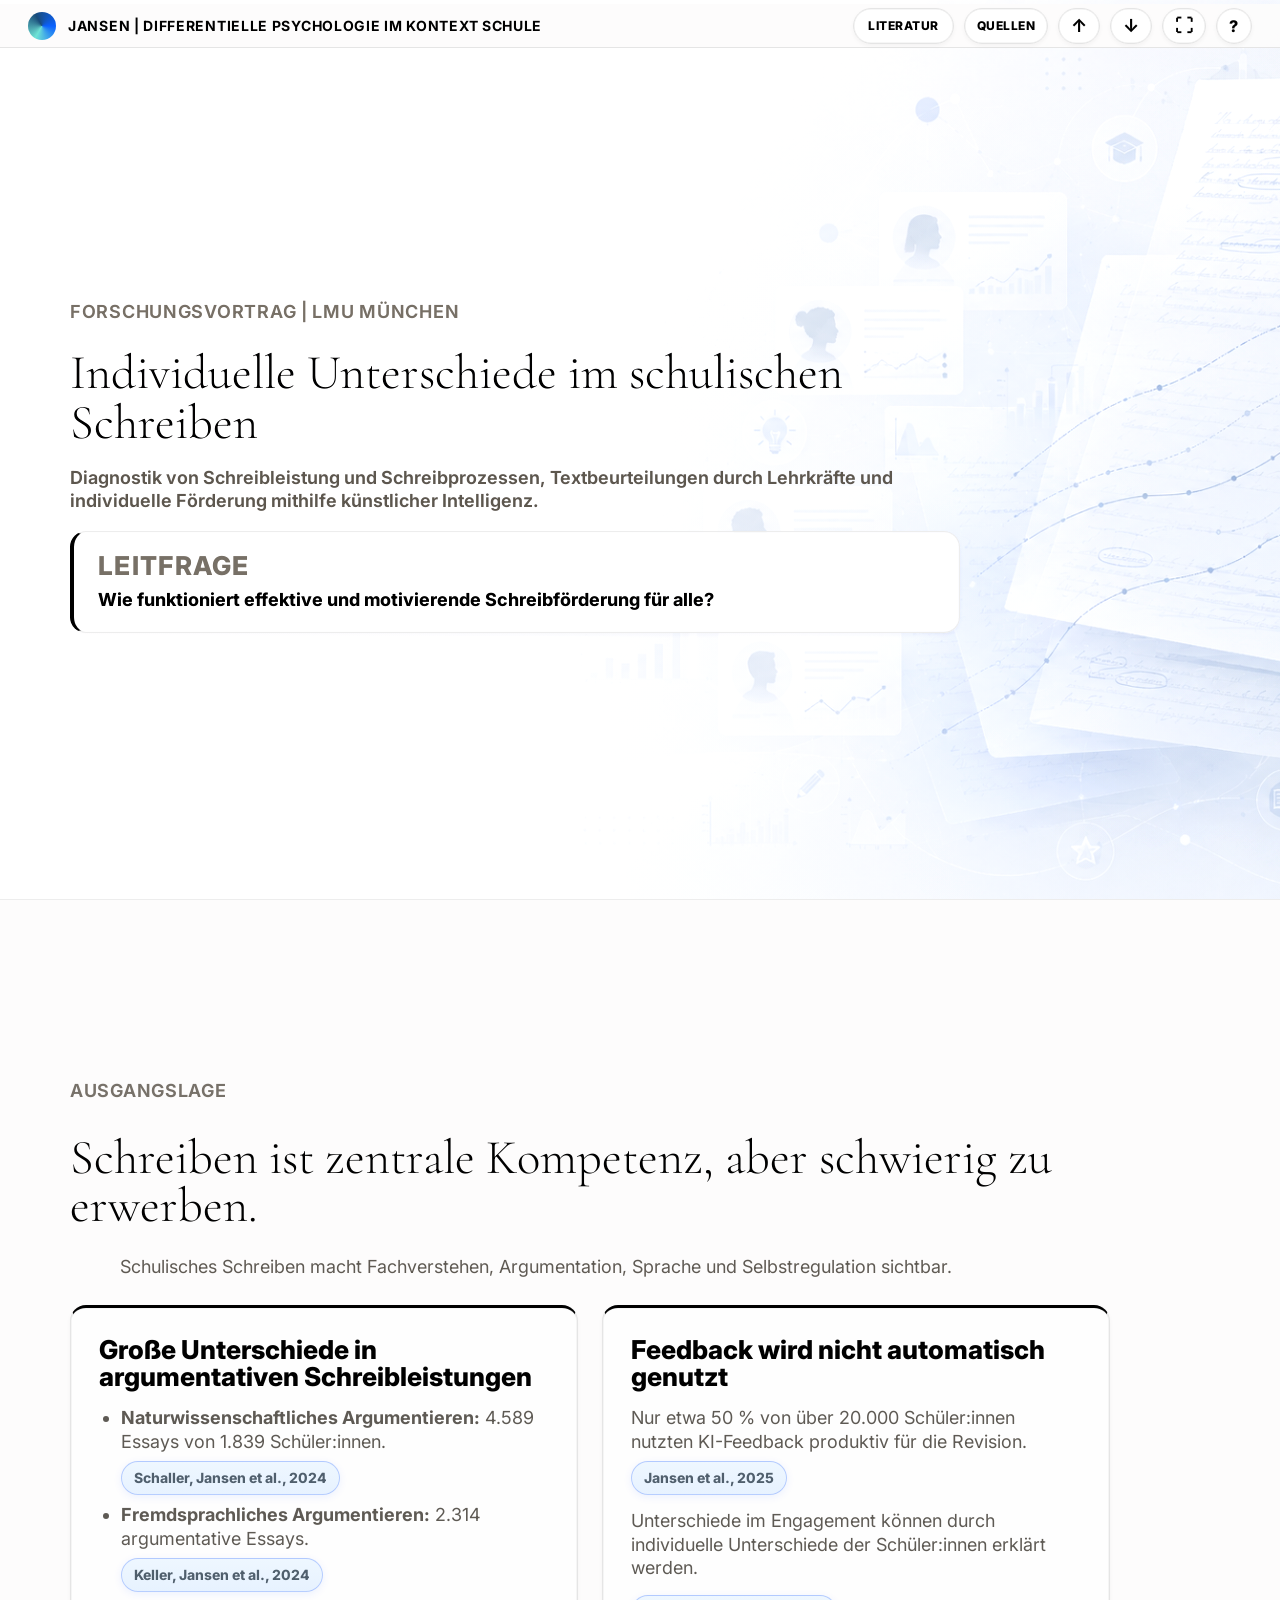
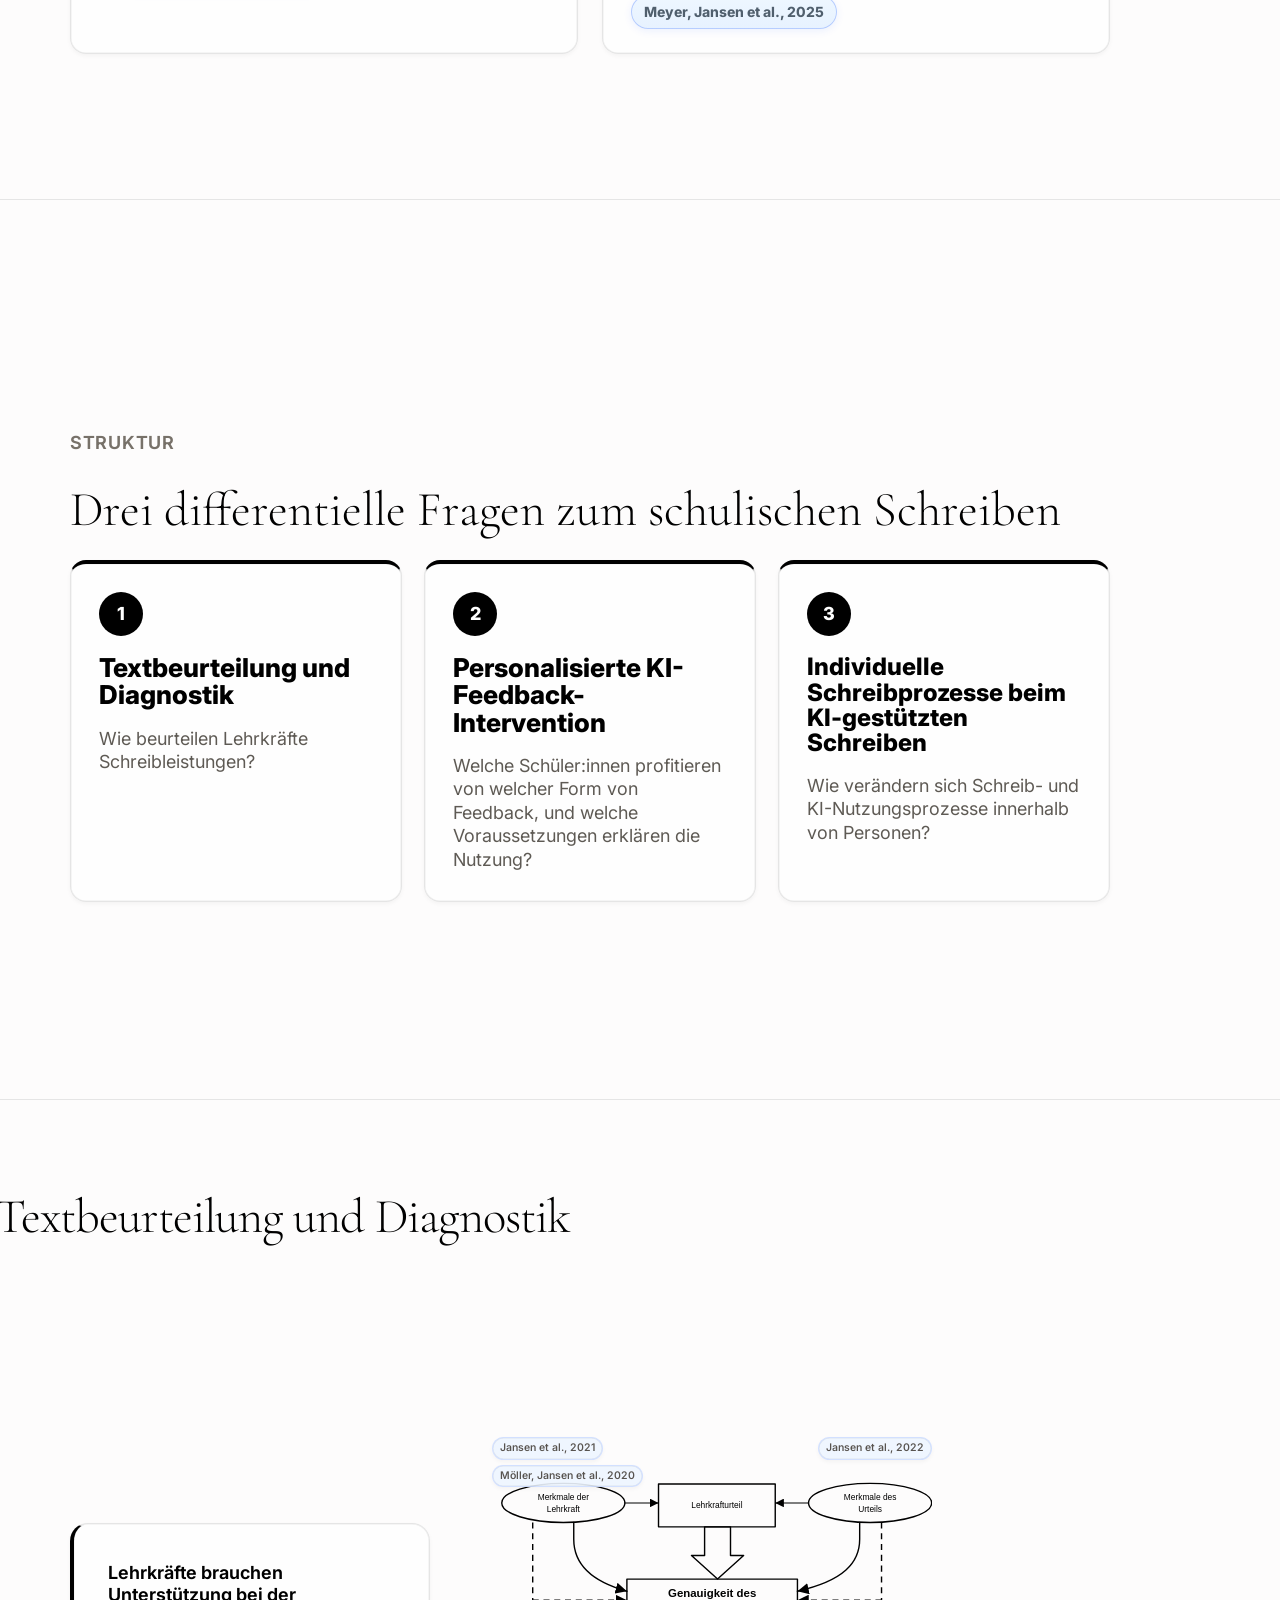
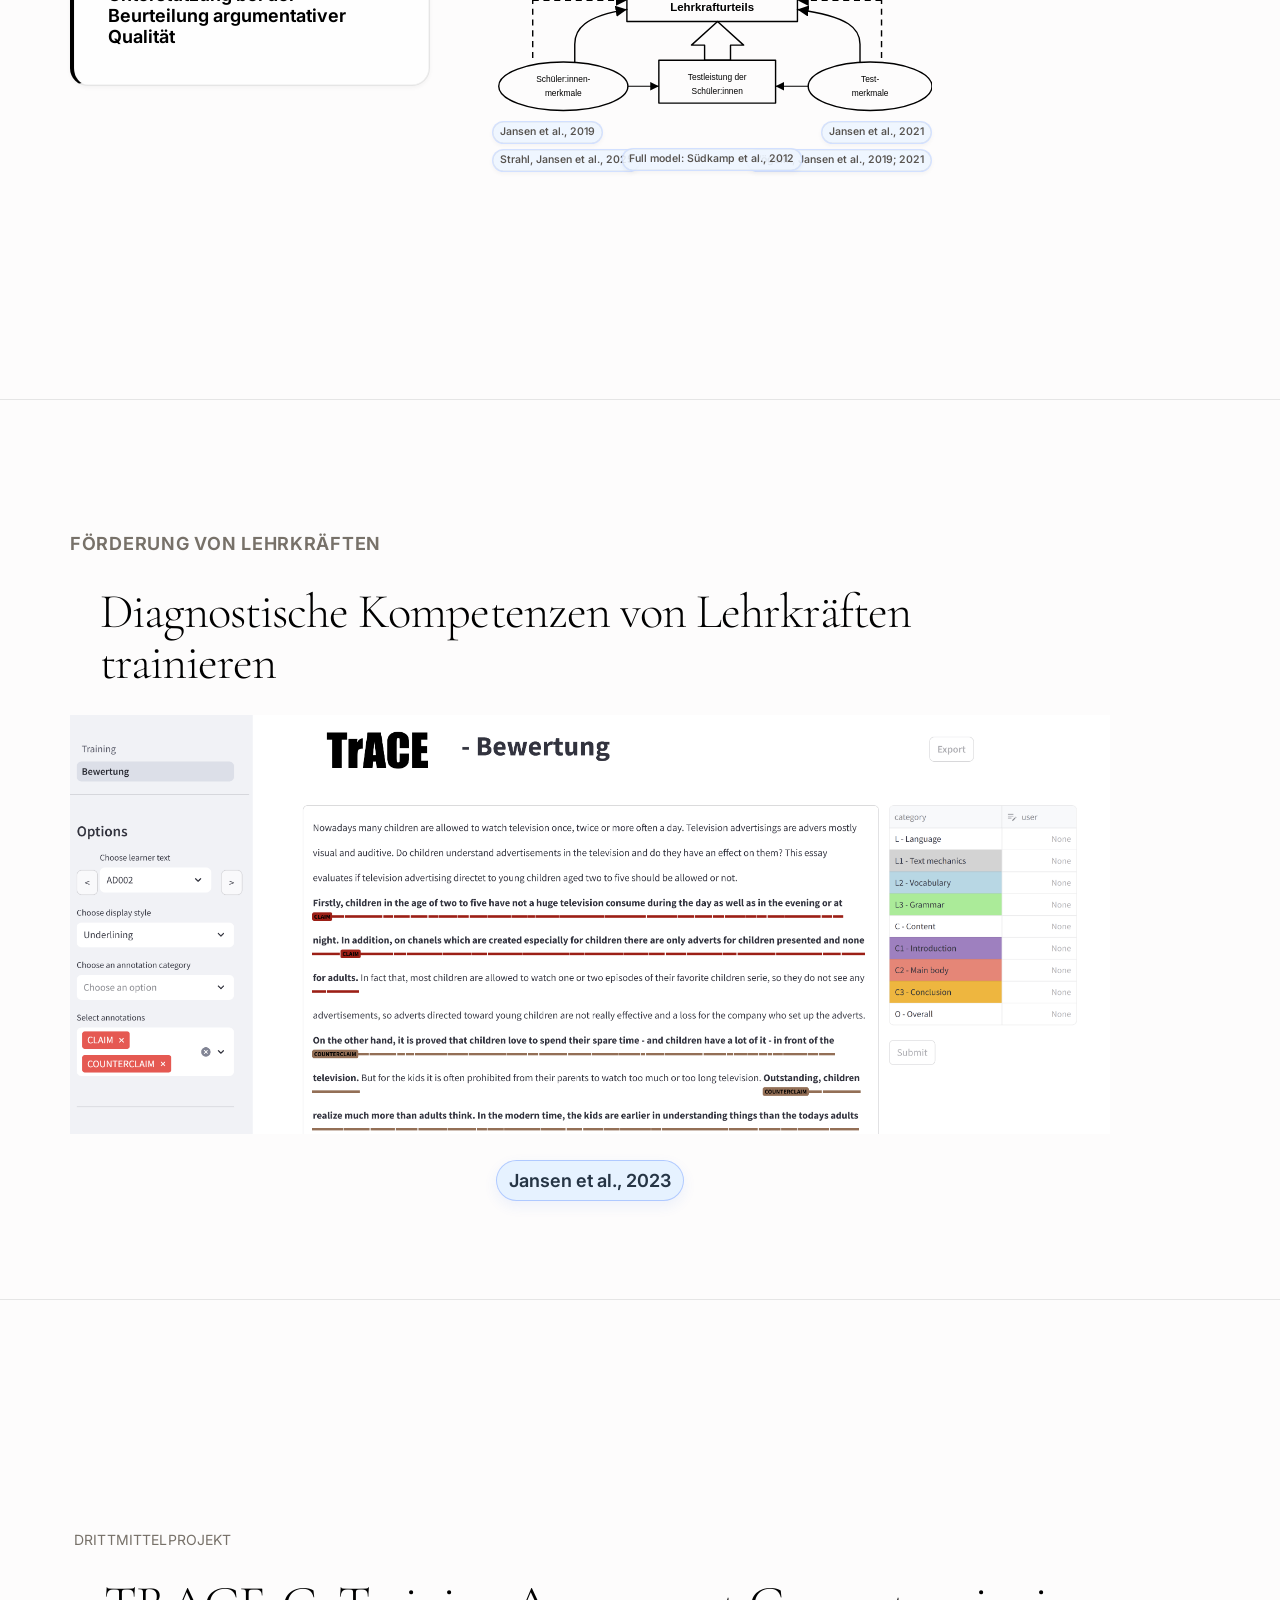
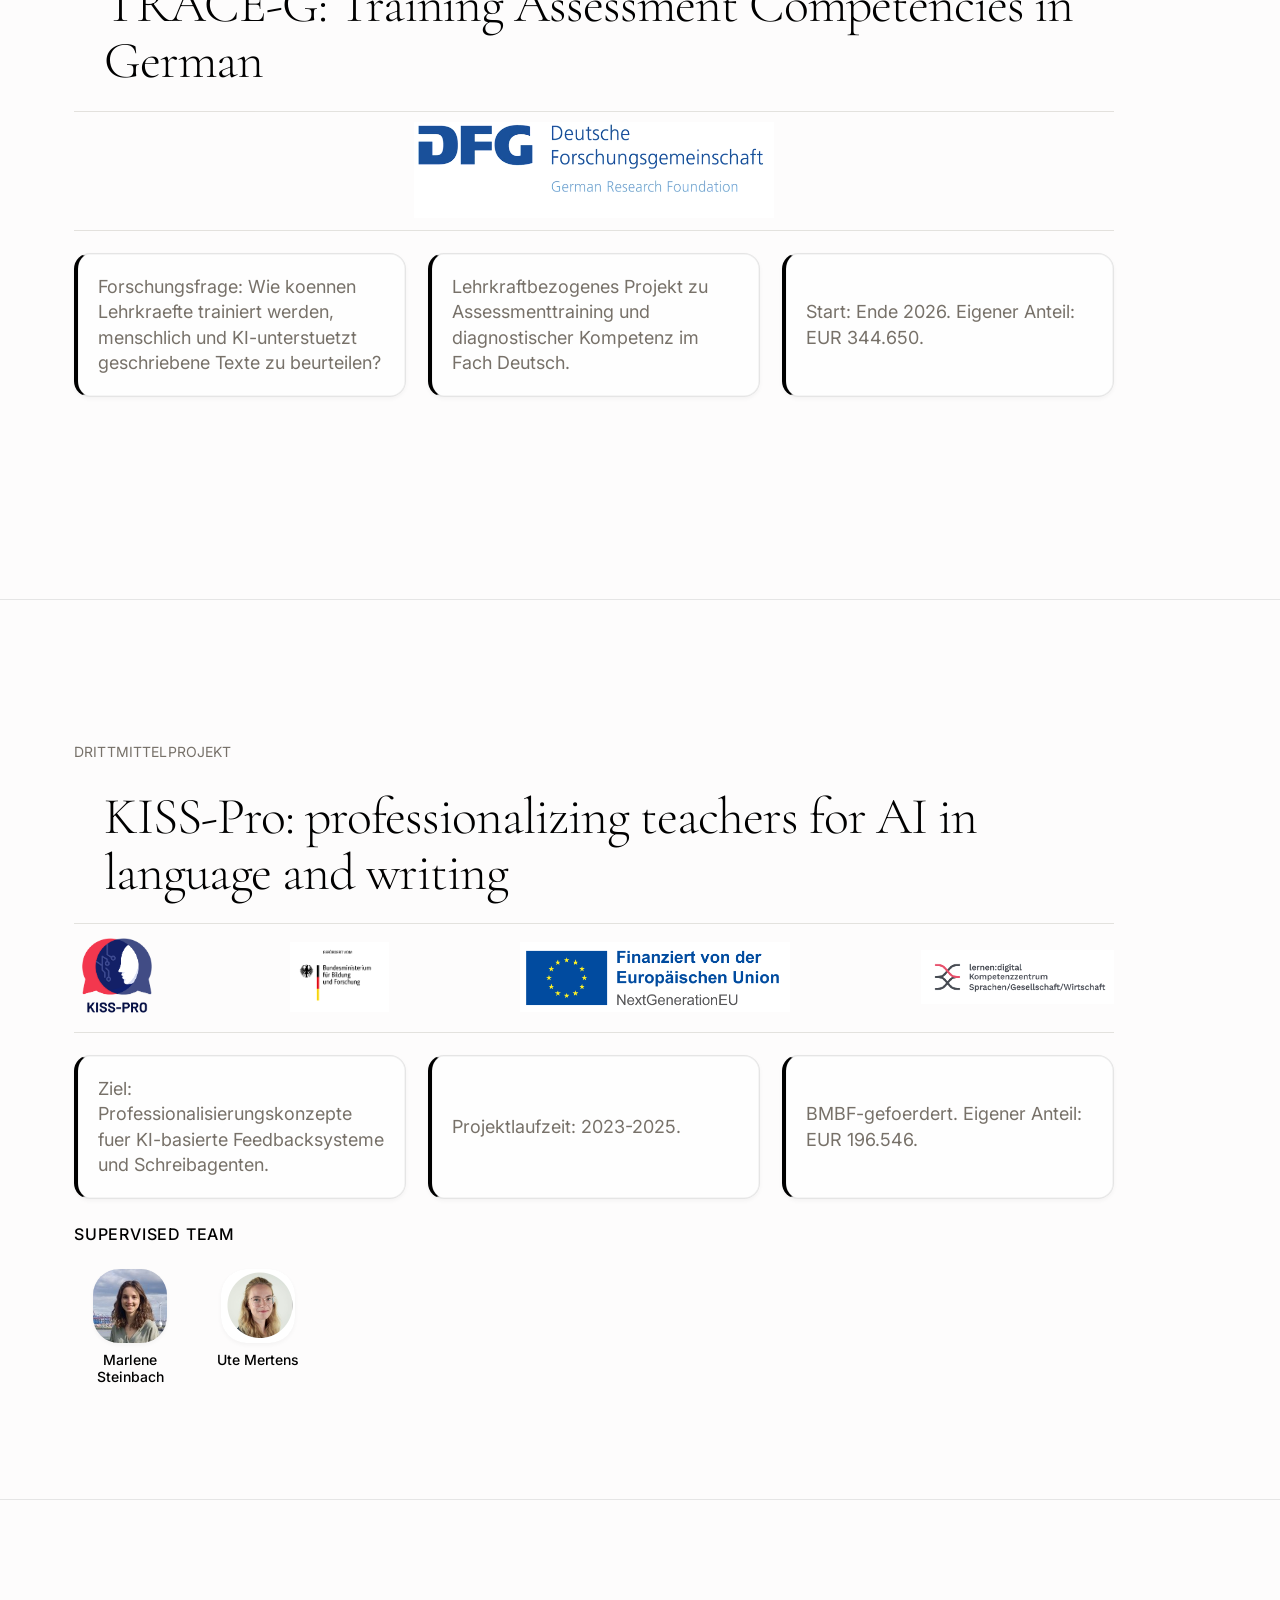
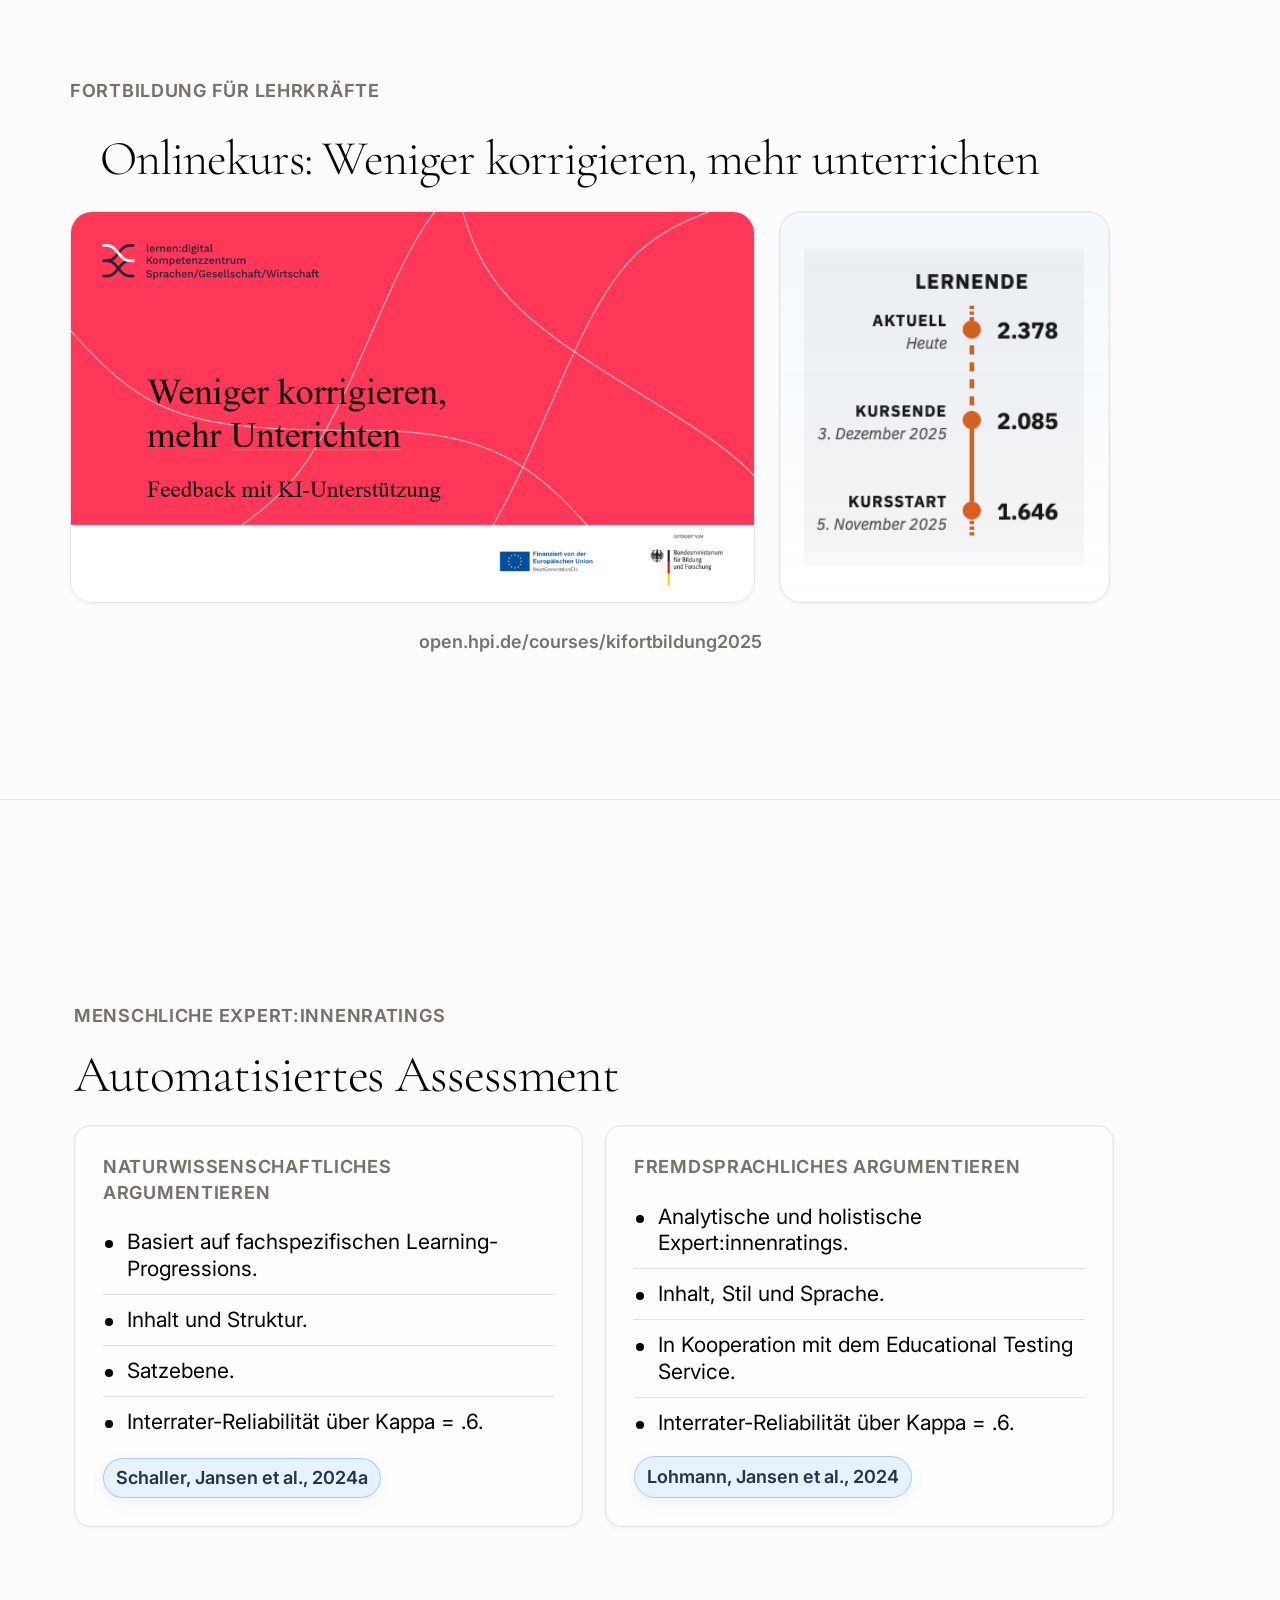
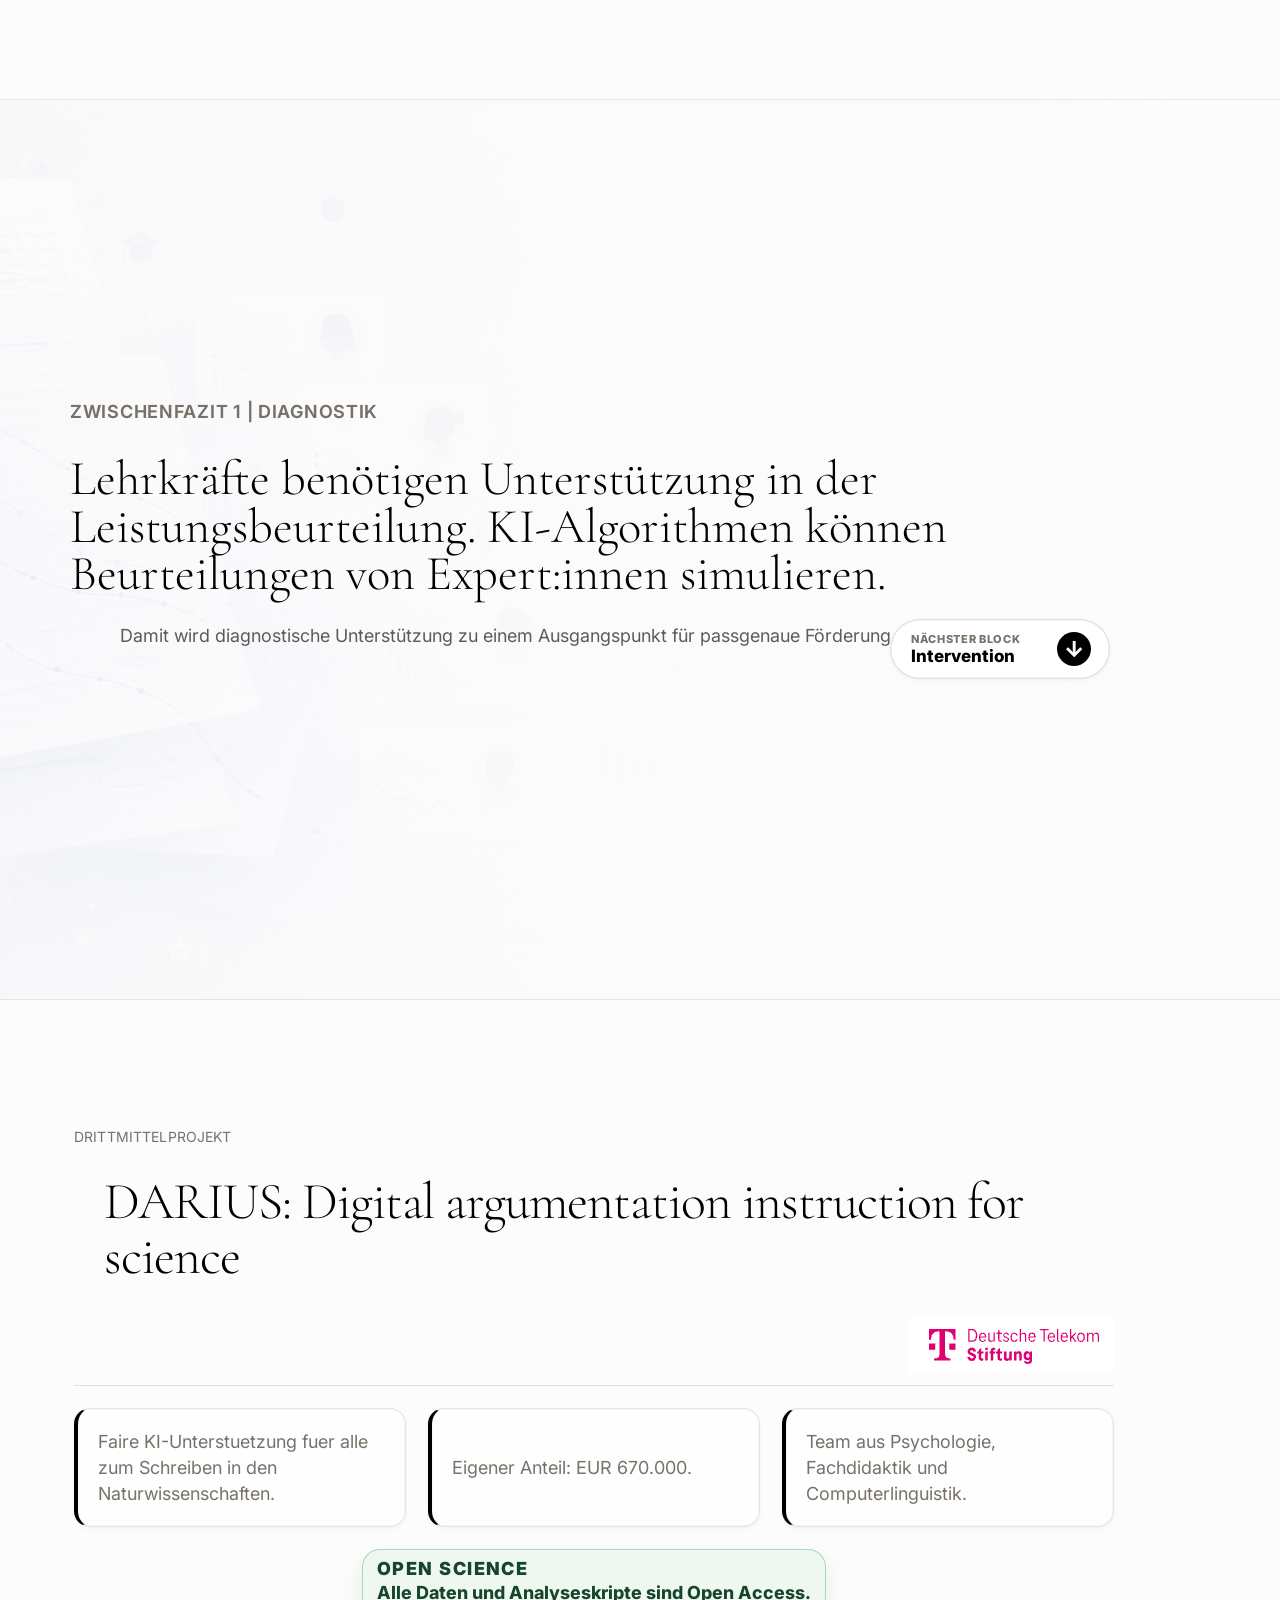
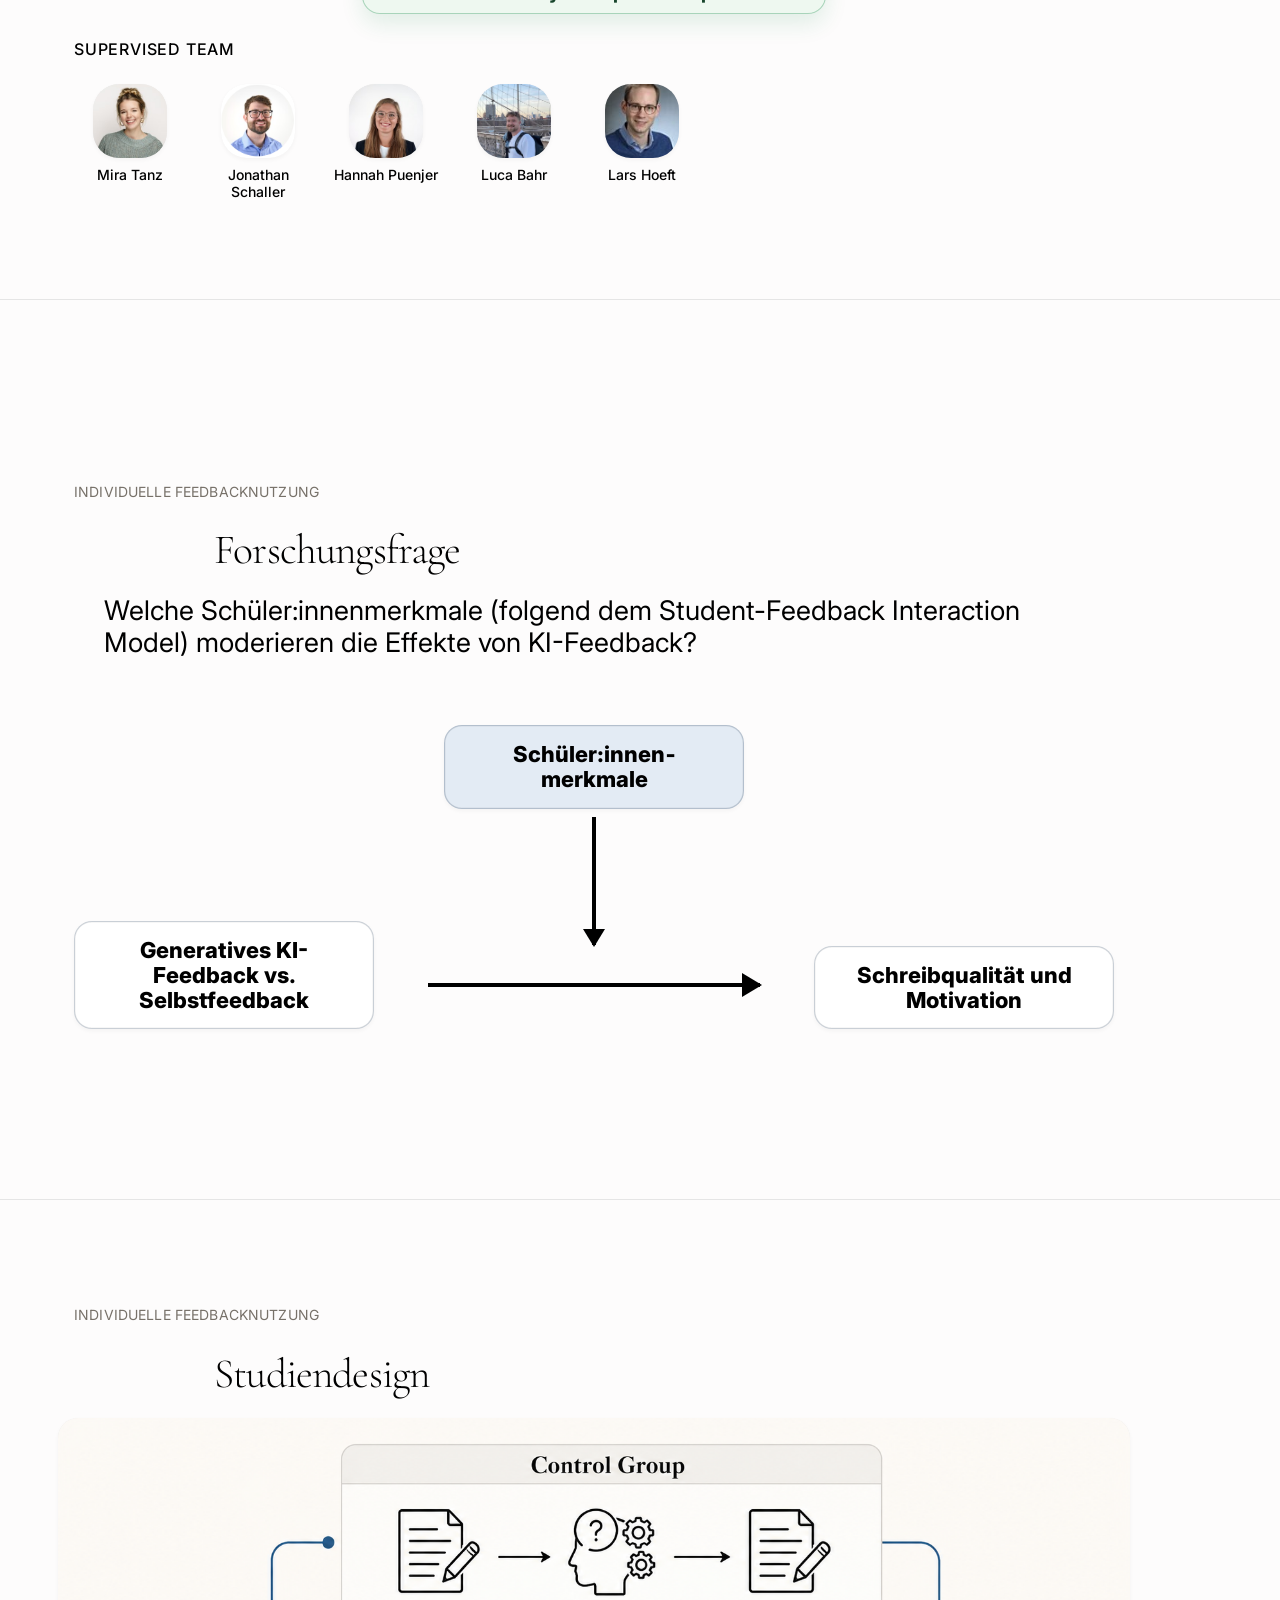
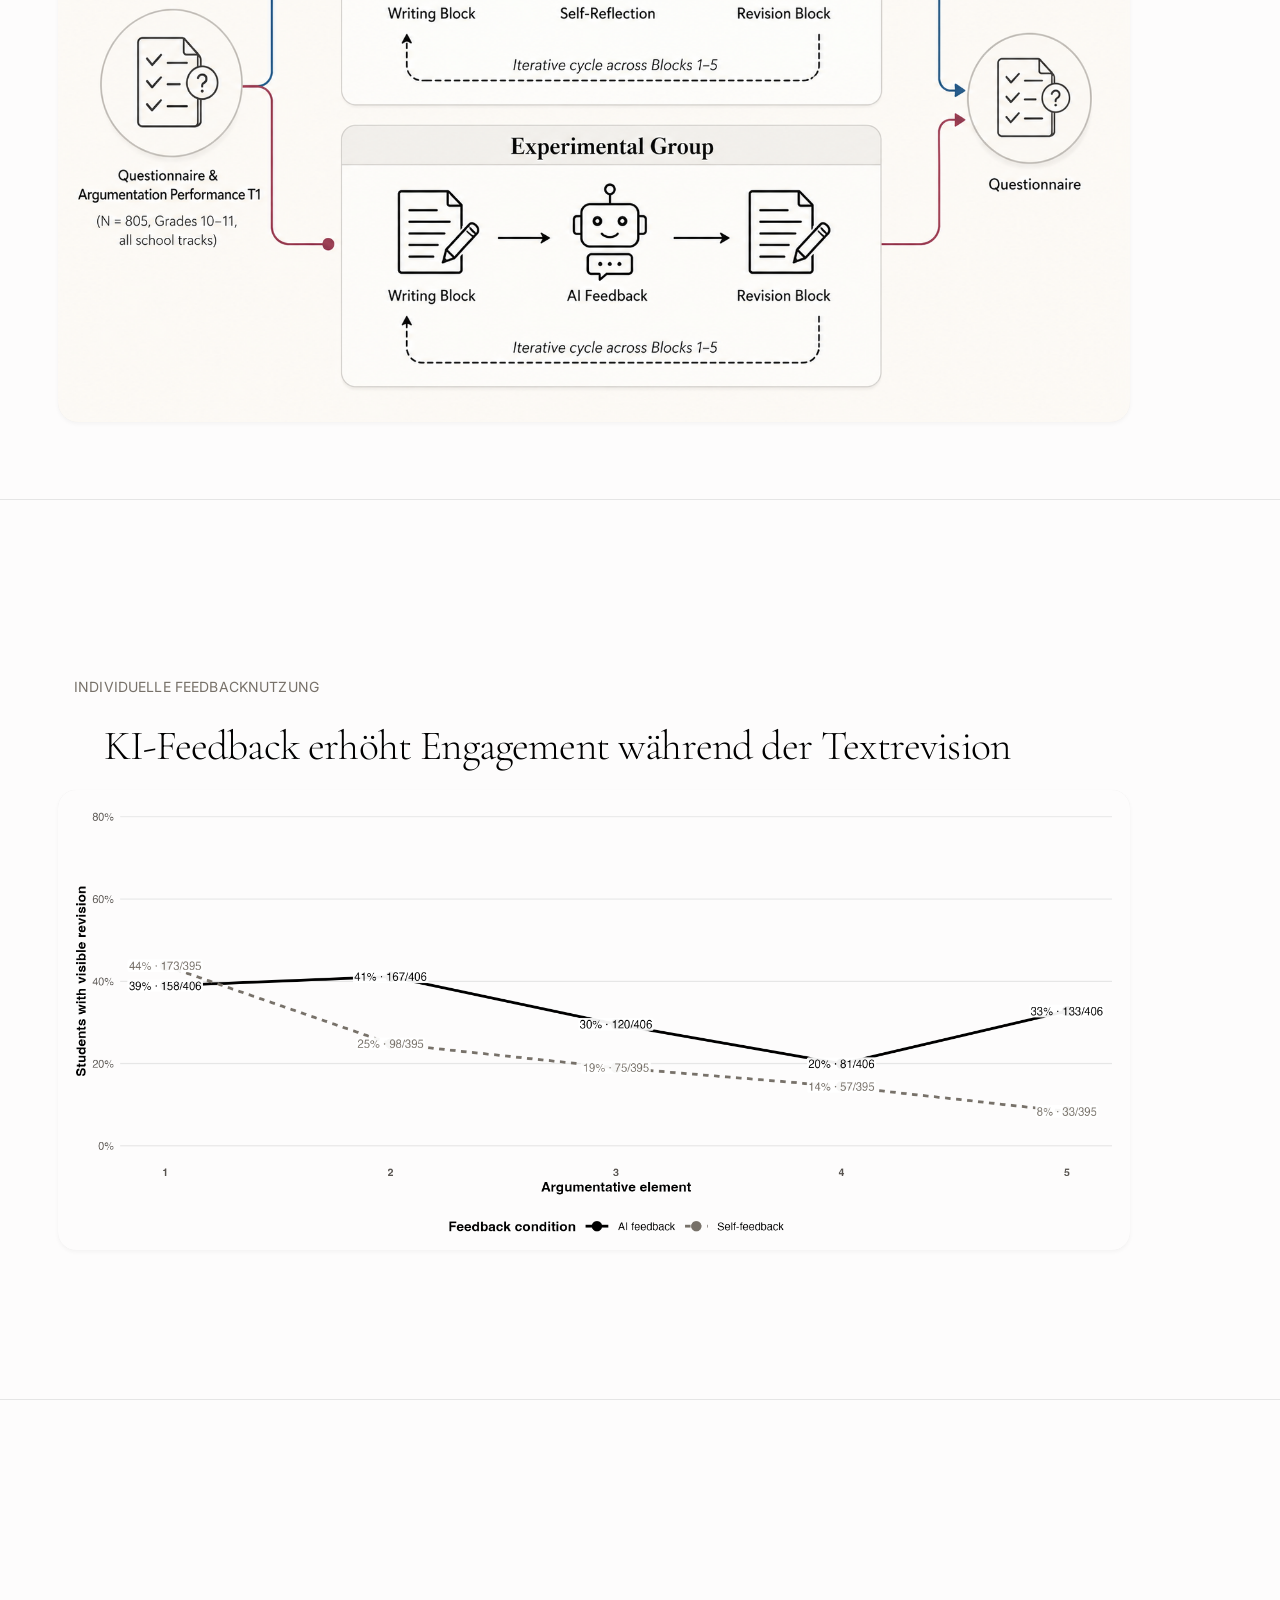
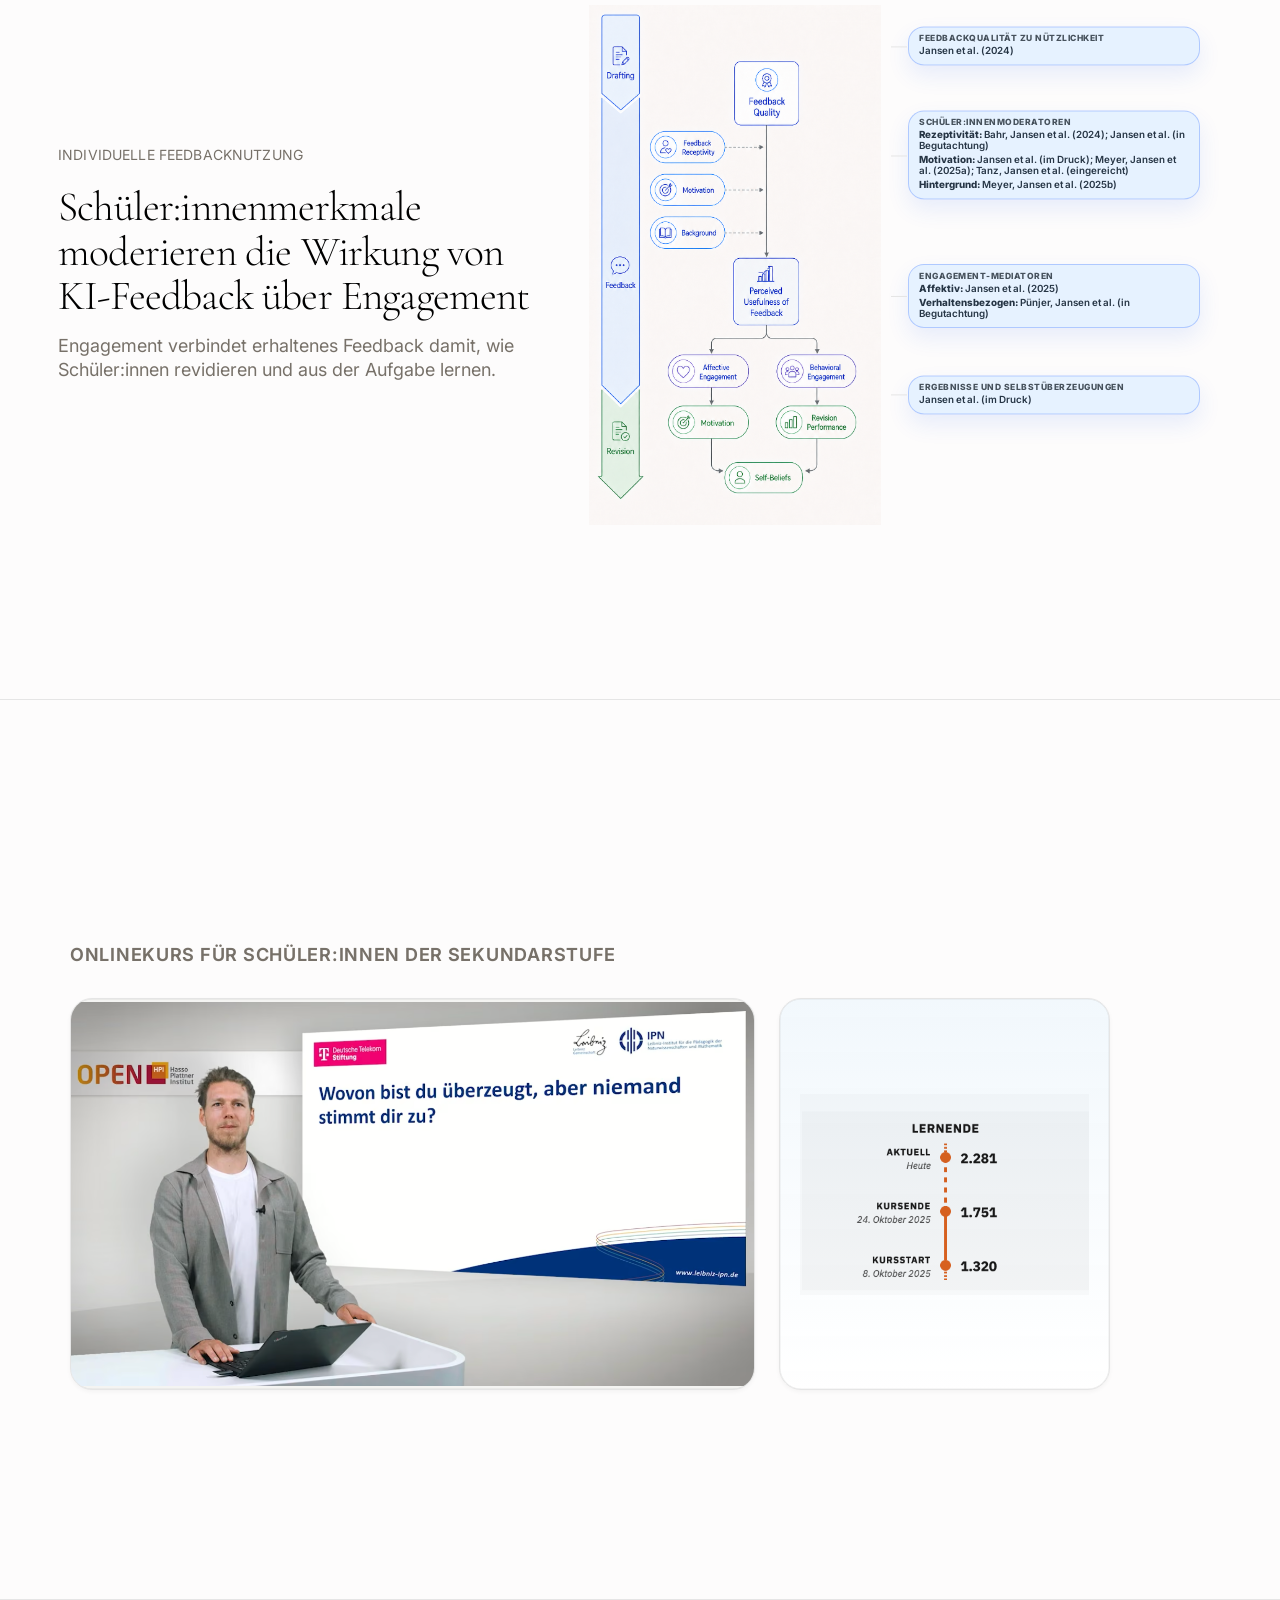
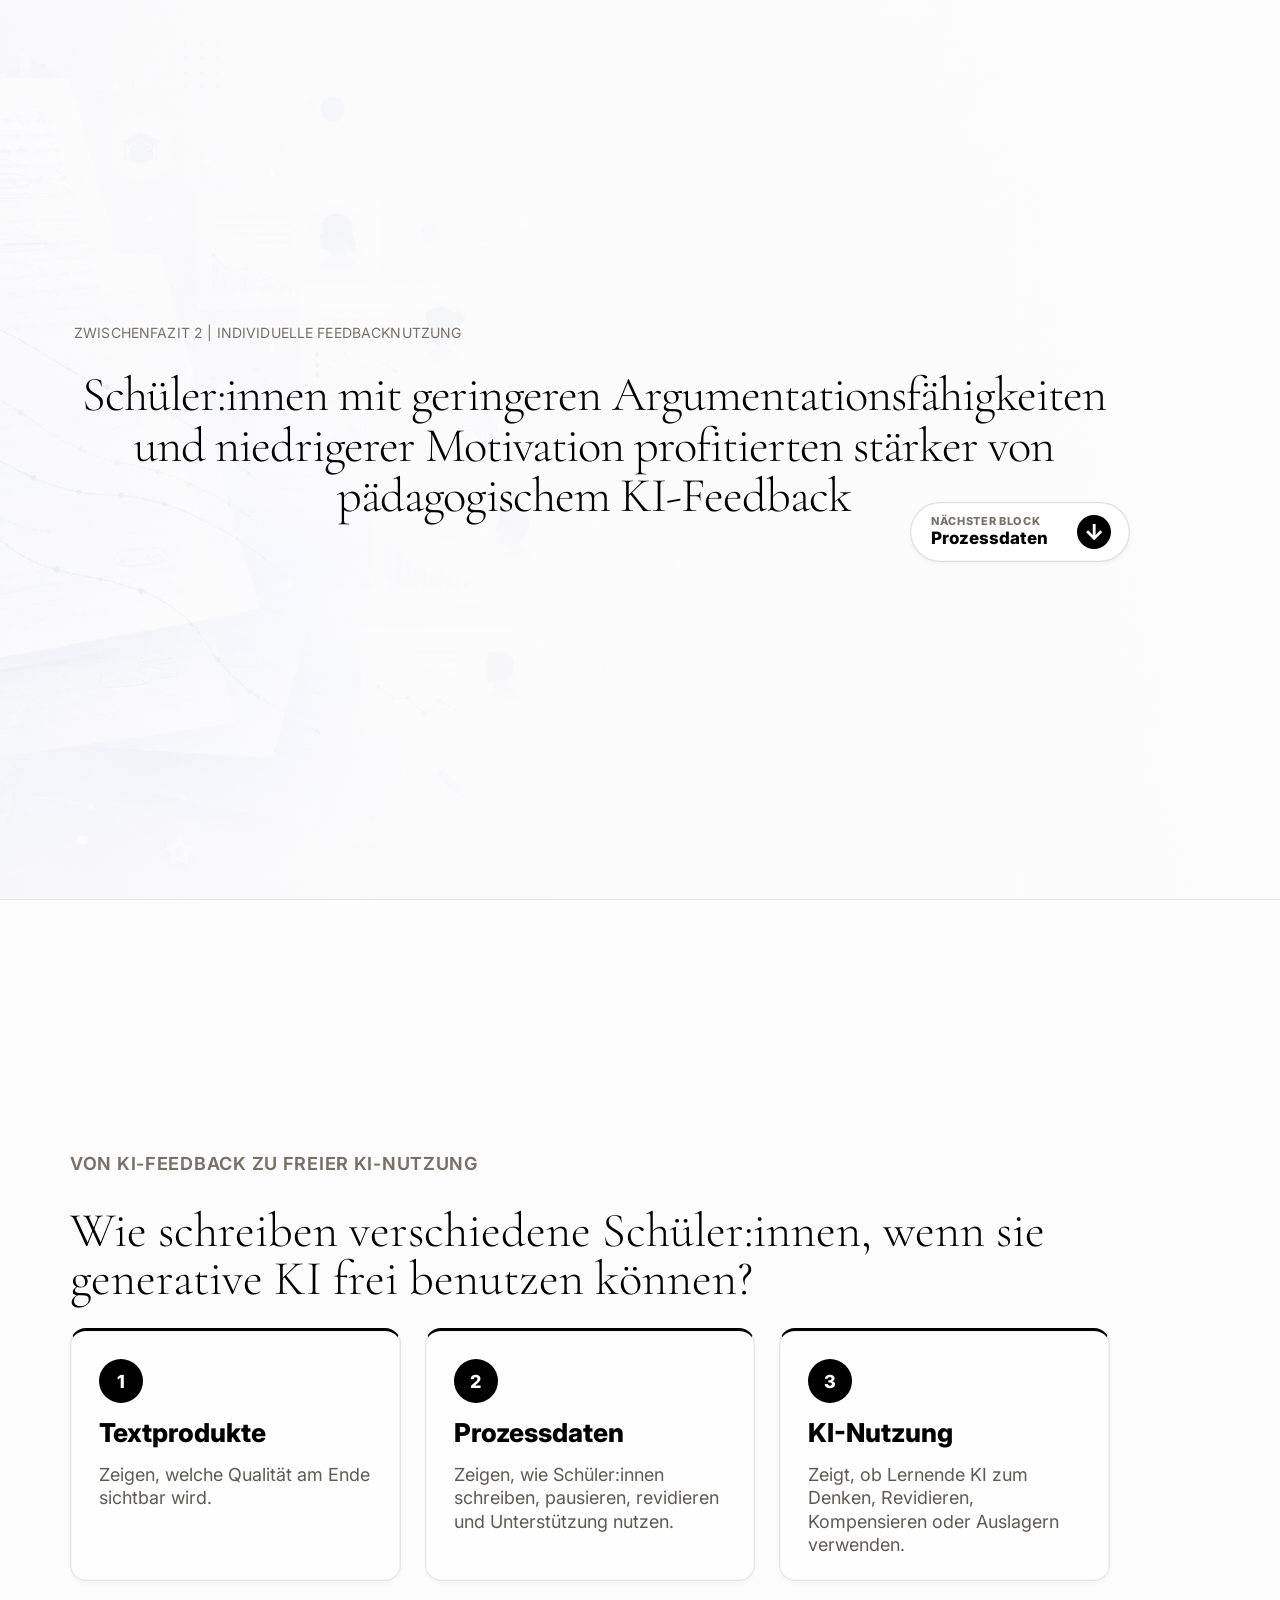
==== lmu-forschungsvortrag/index.html @ 829c6a76 "Add LMU research talk export" ====
<!doctype html>
<html lang="de">
  <head>
    <meta charset="utf-8" />
    <meta name="viewport" content="width=device-width, initial-scale=1" />
    <title>Jansen | Individuelle Unterschiede im schulischen Schreiben</title>
    <link rel="preconnect" href="https://fonts.googleapis.com" />
    <link rel="preconnect" href="https://fonts.gstatic.com" crossorigin />
    <link href="https://fonts.googleapis.com/css2?family=Cormorant+Garamond:wght@600;700&family=Inter:wght@500;600;700;800&display=swap" rel="stylesheet" />
    <link rel="stylesheet" href="style.css?v=theory-left-fit-20260526" />
  </head>
  <body class="lmu-talk">
    <div class="progress"><div id="progressBar"></div></div>
    <header class="topbar">
      <div class="brand"><span class="brand-mark" aria-hidden="true"></span><span>Jansen | Differentielle Psychologie im Kontext Schule</span></div>
      <nav class="controls" aria-label="Foliensteuerung">
        <a class="topbar-link" href="forschungsvortrag_literaturverzeichnis.md" target="_blank" rel="noopener" aria-label="Literaturverzeichnis öffnen">Literatur</a>
        <button type="button" data-literature aria-label="Quellen zur aktuellen Folie anzeigen">Quellen</button>
        <button type="button" data-prev aria-label="Vorherige Folie">↑</button>
        <button type="button" data-next aria-label="Nächste Folie">↓</button>
        <button type="button" data-fullscreen aria-label="Vollbild">⛶</button>
        <button type="button" data-help aria-label="Hilfe zur aktuellen Folie und Steuerung anzeigen">?</button>
      </nav>
    </header>

    <aside class="pathway-rail" aria-label="Vortragsstruktur">
      <div class="pathway-group" data-stage-group="diagnosis">
        <a class="pathway-main" href="#teacher-assessment" data-stage-link="diagnosis">
          <b>1</b>
          <span class="pathway-label"><span class="pathway-title">Diagnostik</span><span class="pathway-range" data-stage-range="diagnosis"></span></span>
        </a>
        <div class="pathway-subnav" data-stage-subnav="diagnosis"></div>
      </div>
      <div class="pathway-group" data-stage-group="intervention">
        <a class="pathway-main" href="#feedback-intervention" data-stage-link="intervention">
          <b>2</b>
          <span class="pathway-label"><span class="pathway-title">Intervention</span><span class="pathway-range" data-stage-range="intervention"></span></span>
        </a>
        <div class="pathway-subnav" data-stage-subnav="intervention"></div>
      </div>
      <div class="pathway-group" data-stage-group="process">
        <a class="pathway-main" href="#writing-processes" data-stage-link="process">
          <b>3</b>
          <span class="pathway-label"><span class="pathway-title">Prozessdaten</span><span class="pathway-range" data-stage-range="process"></span></span>
        </a>
        <div class="pathway-subnav" data-stage-subnav="process"></div>
      </div>
      <div class="pathway-group" data-stage-group="outlook">
        <a class="pathway-main" href="#leseband" data-stage-link="outlook">
          <b>4</b>
          <span class="pathway-label"><span class="pathway-title">Ausblick</span><span class="pathway-range" data-stage-range="outlook"></span></span>
        </a>
        <div class="pathway-subnav" data-stage-subnav="outlook"></div>
      </div>
      <span id="slideBadge">Folie 1</span>
    </aside>

    <main class="deck">
      <section class="slide lmu-slide lmu-title-slide" id="title" data-stage="intro">
        <div class="lmu-title-panel">
          <p class="eyebrow">Forschungsvortrag | LMU München</p>
          <h1>Individuelle Unterschiede im schulischen Schreiben</h1>
          <p class="lmu-title-subline">Diagnostik von Schreibleistung und Schreibprozessen, Textbeurteilungen durch Lehrkräfte und individuelle Förderung mithilfe künstlicher Intelligenz.</p>
          <div class="lmu-title-question">
            <span>Leitfrage</span>
            <p>Wie funktioniert effektive und motivierende Schreibförderung für alle?</p>
          </div>
        </div>
      </section>

      <section class="slide lmu-slide" id="writing-context" data-stage="intro">
        <p class="eyebrow">Ausgangslage</p>
        <h1>Schreiben ist zentrale Kompetenz, aber schwierig zu erwerben.</h1>
        <p class="lmu-lead">Schulisches Schreiben macht Fachverstehen, Argumentation, Sprache und Selbstregulation sichtbar.</p>
        <div class="lmu-card-grid two">
          <article class="lmu-card">
            <h2>Große Unterschiede in argumentativen Schreibleistungen</h2>
            <ul>
            <li><strong>Naturwissenschaftliches Argumentieren:</strong> 4.589 Essays von 1.839 Schüler:innen. <span class="ref inline-ref">Schaller, Jansen et al., 2024</span></li>
            <li><strong>Fremdsprachliches Argumentieren:</strong> 2.314 argumentative Essays. <span class="ref inline-ref">Keller, Jansen et al., 2024</span></li>
          </ul>
        </article>
        <article class="lmu-card lmu-card-muted">
          <h2>Feedback wird nicht automatisch genutzt</h2>
          <p>Nur etwa 50 % von über 20.000 Schüler:innen nutzten KI-Feedback produktiv für die Revision.</p>
          <div class="ref-row ref-row--after">
            <span class="ref">Jansen et al., 2025</span>
          </div>
          <p>Unterschiede im Engagement können durch individuelle Unterschiede der Schüler:innen erklärt werden.</p>
          <div class="ref-row">
            <span class="ref">Meyer, Jansen et al., 2025</span>
          </div>
        </article>
        </div>
      </section>

      <section class="slide lmu-slide" id="structure" data-stage="intro">
        <p class="eyebrow">Struktur</p>
        <h1>Drei differentielle Fragen zum schulischen Schreiben</h1>
        <div class="lmu-pillars">
          <article class="lmu-pillar">
            <span class="lmu-number">1</span>
            <h2>Textbeurteilung und Diagnostik</h2>
            <p>Wie beurteilen Lehrkräfte Schreibleistungen?</p>
          </article>
          <article class="lmu-pillar">
            <span class="lmu-number">2</span>
            <h2>Personalisierte KI-Feedback-Intervention</h2>
            <p>Welche Schüler:innen profitieren von welcher Form von Feedback, und welche Voraussetzungen erklären die Nutzung?</p>
          </article>
          <article class="lmu-pillar">
            <span class="lmu-number">3</span>
            <h2>Individuelle Schreibprozesse beim KI-gestützten Schreiben</h2>
            <p>Wie verändern sich Schreib- und KI-Nutzungsprozesse innerhalb von Personen?</p>
          </article>
        </div>
      </section>

      <section class="slide image-slide" id="teacher-assessment" data-stage="diagnosis">
        <h1>Textbeurteilung und Diagnostik</h1>
        <p class="model-subtitle">Lehrkräfte brauchen Unterstützung bei der Beurteilung argumentativer Qualität</p>
        <figure class="full-model teacher-judgment-model">
          <img src="assets/teacher_judgment_accuracy_model.svg" alt="Modell zur Genauigkeit von Lehrkrafturteilen" />
          <figcaption class="model-ref model-ref--teacher">
            <span>Jansen et al., 2021</span>
            <span>Möller, Jansen et al., 2020</span>
          </figcaption>
          <figcaption class="model-ref model-ref--judgment">
            <span>Jansen et al., 2022</span>
          </figcaption>
          <figcaption class="model-ref model-ref--student">
            <span>Jansen et al., 2019</span>
            <span>Strahl, Jansen et al., 2025</span>
          </figcaption>
          <figcaption class="model-ref model-ref--test">
            <span>Jansen et al., 2021</span>
            <span>Vögelin, Jansen et al., 2019; 2021</span>
          </figcaption>
          <figcaption class="model-ref model-ref--full">
            <span>Full model: Südkamp et al., 2012</span>
          </figcaption>
        </figure>
      </section>

      <section class="slide trace-tool" id="diagnostic-accuracy" data-stage="diagnosis">
        <p class="eyebrow">Förderung von Lehrkräften</p>
        <h1>Diagnostische Kompetenzen von Lehrkräften trainieren</h1>
        <button class="trace-tool-open" type="button" data-open="trace-tool-modal" aria-label="Open larger TRACE Tool screenshot">
          <img src="assets/trace_teacher_assessment_tool.png" alt="TRACE teacher assessment simulation interface" />
        </button>
        <div class="reference-line"><span>Jansen et al., 2023</span></div>
      </section>

      <section class="slide project" id="trace-g" data-stage="diagnosis">
        <p class="eyebrow">Drittmittelprojekt</p>
        <h1>TRACE-G: Training Assessment Competencies in German</h1>
        <div class="supporter-logos supporter-logos--dfg" aria-label="TRACE-G supporter">
          <img src="assets/dfg_logo.png" alt="DFG German Research Foundation" />
        </div>
        <div class="project-grid project-grid--three">
          <article><p>Forschungsfrage: Wie koennen Lehrkraefte trainiert werden, menschlich und KI-unterstuetzt geschriebene Texte zu beurteilen?</p></article>
          <article><p>Lehrkraftbezogenes Projekt zu Assessmenttraining und diagnostischer Kompetenz im Fach Deutsch.</p></article>
          <article><p>Start: Ende 2026. Eigener Anteil: EUR 344.650.</p></article>
        </div>
      </section>

      <section class="slide project" id="kiss-pro-grant" data-stage="diagnosis">
        <p class="eyebrow">Drittmittelprojekt</p>
        <h1>KISS-Pro: professionalizing teachers for AI in language and writing</h1>
        <div class="supporter-logos supporter-logos--kiss" aria-label="KISS-Pro supporters">
          <img src="assets/kiss_pro_logo.png" alt="KISS-Pro" />
          <img src="assets/bmbf_logo.jpg" alt="Federal Ministry of Education and Research" />
          <img src="assets/eu_nextgeneration_logo.jpg" alt="Funded by the European Union NextGenerationEU" />
          <img src="assets/lernen_digital_logo.jpg" alt="Lernen:digital competence center" />
        </div>
        <div class="project-grid project-grid--three">
          <article><p>Ziel: Professionalisierungskonzepte fuer KI-basierte Feedbacksysteme und Schreibagenten.</p></article>
          <article><p>Projektlaufzeit: 2023-2025.</p></article>
          <article><p>BMBF-gefoerdert. Eigener Anteil: EUR 196.546.</p></article>
        </div>
        <h2>Supervised team</h2>
        <div class="people-strip">
          <figure><img src="assets/marlene_steinbach_portrait.jpeg" alt="Marlene Steinbach" /><figcaption>Marlene Steinbach</figcaption></figure>
          <figure><img src="assets/ute_mertens_portrait.png" alt="Ute Mertens" /><figcaption>Ute Mertens</figcaption></figure>
        </div>
      </section>

      <section class="slide online-course-slide" id="kiss-course" data-stage="diagnosis">
        <p class="eyebrow">Fortbildung für Lehrkräfte</p>
        <h1>Onlinekurs: Weniger korrigieren, mehr unterrichten</h1>
        <div class="online-course-layout">
          <figure class="online-course-cover">
            <img src="assets/kiss_teacher_course_cover.png" alt="Onlinekurs-Cover: less correcting, more teaching with AI-supported feedback" />
          </figure>
          <aside class="online-course-reach" aria-label="Teilnehmendenzahlen für den Onlinekurs">
            <img src="assets/kiss_teacher_course_learners.png" alt="Teilnehmendenzahlen mit 2.378 aktuellen Lernenden, 2.085 am Kursende und 1.646 am Kursstart" />
          </aside>
        </div>
        <a class="course-link" href="https://open.hpi.de/courses/kifortbildung2025" target="_blank" rel="noopener">open.hpi.de/courses/kifortbildung2025</a>
      </section>

      <section class="slide corpora" id="corpora" data-stage="diagnosis">
        <header class="section-title">
          <p class="eyebrow">Menschliche Expert:innenratings</p>
          <h1>Automatisiertes Assessment</h1>
        </header>
        <div class="two-cards">
          <button class="corpus-card" type="button" data-open="science-ratings">
            <p class="eyebrow">Naturwissenschaftliches Argumentieren</p>
            <ul>
              <li>Basiert auf fachspezifischen Learning-Progressions.</li>
              <li>Inhalt und Struktur.</li>
              <li>Satzebene.</li>
              <li>Interrater-Reliabilität über Kappa = .6.</li>
            </ul>
            <div class="reference-line"><span>Schaller, Jansen et al., 2024a</span></div>
          </button>
          <article class="corpus-card">
            <p class="eyebrow">Fremdsprachliches Argumentieren</p>
            <ul>
              <li>Analytische und holistische Expert:innenratings.</li>
              <li>Inhalt, Stil und Sprache.</li>
              <li>In Kooperation mit dem Educational Testing Service.</li>
              <li>Interrater-Reliabilität über Kappa = .6.</li>
            </ul>
            <div class="reference-line"><span>Lohmann, Jansen et al., 2024</span></div>
          </article>
        </div>
      </section>

      <section class="slide lmu-slide lmu-transition-slide" id="diagnosis-to-feedback" data-stage="diagnosis">
        <p class="eyebrow">Zwischenfazit 1 | Diagnostik</p>
        <h1>Lehrkräfte benötigen Unterstützung in der Leistungsbeurteilung. KI-Algorithmen können Beurteilungen von Expert:innen simulieren.</h1>
        <p class="lmu-lead">Damit wird diagnostische Unterstützung zu einem Ausgangspunkt für passgenaue Förderung.</p>
        <a class="next-block-marker" href="#feedback-intervention" aria-label="Zum nächsten Block Intervention springen">
          <span>Nächster Block</span>
          <strong>Intervention</strong>
          <b aria-hidden="true">↓</b>
        </a>
      </section>

      <section class="slide project" id="feedback-intervention" data-stage="intervention">
        <p class="eyebrow">Drittmittelprojekt</p>
        <h1>DARIUS: Digital argumentation instruction for science</h1>
        <div class="supporter-logos supporter-logos--genius" aria-label="Genius supporter">
          <img src="assets/deutsche_telekom_stiftung_logo.png" alt="Deutsche Telekom Stiftung" />
        </div>
        <div class="project-grid">
          <article><p>Faire KI-Unterstuetzung fuer alle zum Schreiben in den Naturwissenschaften.</p></article>
          <article><p>Eigener Anteil: EUR 670.000.</p></article>
          <article><p>Team aus Psychologie, Fachdidaktik und Computerlinguistik.</p></article>
        </div>
        <div class="project-open-science">
          <span>Open Science</span>
          <p>Alle Daten und Analyseskripte sind Open Access.</p>
        </div>
        <h2>Supervised team</h2>
        <div class="people-strip">
          <figure><img src="assets/mira_tanz_portrait.jpeg" alt="Mira Tanz" /><figcaption>Mira Tanz</figcaption></figure>
          <figure><img src="assets/jonathan_schaller_portrait.png" alt="Jonathan Schaller" /><figcaption>Jonathan Schaller</figcaption></figure>
          <figure><img src="assets/hannah_puenjer_portrait.jpeg" alt="Hannah Puenjer" /><figcaption>Hannah Puenjer</figcaption></figure>
          <figure><img src="assets/luca_bahr_portrait.jpeg" alt="Luca Bahr" /><figcaption>Luca Bahr</figcaption></figure>
          <figure><img src="assets/lars_hoeft_portrait.jpg" alt="Lars Hoeft" /><figcaption>Lars Hoeft</figcaption></figure>
        </div>
      </section>

      <section class="slide effectiveness-question" id="effectiveness-question" data-stage="intervention">
        <p class="eyebrow">Individuelle Feedbacknutzung</p>
        <h1>Forschungsfrage</h1>
        <p class="question-lead">Welche Schüler:innenmerkmale (folgend dem Student-Feedback Interaction Model) moderieren die Effekte von KI-Feedback?</p>
        <div class="moderation-model" aria-label="Modell zur Forschungsfrage">
          <div class="moderation-box moderation-box--moderator">Schüler:innen&shy;merkmale</div>
          <div class="moderation-box moderation-box--predictor">Generatives KI-Feedback vs. Selbstfeedback</div>
          <div class="moderation-arrow" aria-hidden="true"></div>
          <div class="moderation-box moderation-box--outcome">Schreibqualität und Motivation</div>
          <div class="moderation-link" aria-hidden="true"></div>
        </div>
      </section>

      <section class="slide study-procedure" id="effectiveness-procedure" data-stage="intervention">
        <p class="eyebrow">Individuelle Feedbacknutzung</p>
        <h1>Studiendesign</h1>
        <button class="procedure-open" type="button" data-open="effectiveness-workspace">
          <figure>
            <img src="assets/effectiveness_study_procedure_diagram.png" alt="Studiendesign mit Kontrollgruppe, Experimentalgruppe, Schreibblöcken, Feedback, Revisionsblöcken und Fragebögen" />
          </figure>
        </button>
      </section>

      <section class="slide effectiveness-main-effect" id="effectiveness-main-effect" data-stage="intervention">
        <p class="eyebrow">Individuelle Feedbacknutzung</p>
        <h1>KI-Feedback erhöht Engagement während der Textrevision</h1>
        <button class="main-effect-open" type="button" data-open="feedback-genius-example-modal" aria-label="GENIUS-Feedbackbeispiel öffnen">
          <figure class="main-effect-figure">
            <img src="assets/effectiveness_engagement_results_line_chart.png" alt="Liniendiagramm zum Engagement während der Textrevision nach Feedbackbedingung über fünf argumentative Elemente hinweg" />
          </figure>
        </button>
      </section>

      <section class="slide effectiveness-story" id="effectiveness-engagement-results" data-stage="intervention">
        <div class="effectiveness-story-copy">
          <p class="eyebrow">Individuelle Feedbacknutzung</p>
          <h1>Schüler:innenmerkmale moderieren die Wirkung von KI-Feedback über Engagement</h1>
          <p>Engagement verbindet erhaltenes Feedback damit, wie Schüler:innen revidieren und aus der Aufgabe lernen.</p>
        </div>
        <div class="story-model-panel">
          <button class="story-open" type="button" data-open="feedback-story-modal" aria-label="Größeres Ergebnismodell öffnen">
            <figure>
              <img src="assets/feedback_engagement_story_model.png" alt="Feedback-Engagement-Modell, das Feedbackqualität, wahrgenommene Nützlichkeit, Engagement, Motivation, Revisionsleistung und Selbstüberzeugungen verbindet" />
            </figure>
          </button>
          <aside class="story-reference-rail" aria-label="Referenzen zum Feedback-Engagement-Modell">
            <article class="story-ref-pill story-ref-pill--quality">
              <span>Feedbackqualität zu Nützlichkeit</span>
              <p>Jansen et al. (2024)</p>
            </article>
            <article class="story-ref-pill story-ref-pill--moderators">
              <span>Schüler:innenmoderatoren</span>
              <p><strong>Rezeptivität:</strong> Bahr, Jansen et al. (2024); Jansen et al. (in Begutachtung)</p>
              <p><strong>Motivation:</strong> Jansen et al. (im Druck); Meyer, Jansen et al. (2025a); Tanz, Jansen et al. (eingereicht)</p>
              <p><strong>Hintergrund:</strong> Meyer, Jansen et al. (2025b)</p>
            </article>
            <article class="story-ref-pill story-ref-pill--engagement">
              <span>Engagement-Mediatoren</span>
              <p><strong>Affektiv:</strong> Jansen et al. (2025)</p>
              <p><strong>Verhaltensbezogen:</strong> P&uuml;njer, Jansen et al. (in Begutachtung)</p>
            </article>
            <article class="story-ref-pill story-ref-pill--outcomes">
              <span>Ergebnisse und Selbstüberzeugungen</span>
              <p>Jansen et al. (im Druck)</p>
            </article>
          </aside>
        </div>
      </section>

      <section class="slide online-course-slide student-course-slide" id="effective-argumentation-course" data-stage="intervention">
        <p class="eyebrow">Onlinekurs für Schüler:innen der Sekundarstufe</p>
        <div class="online-course-layout">
          <figure class="online-course-cover">
            <img src="assets/effective_argumentation_student_course_cover.png" alt="Startansicht des Onlinekurses zu wirksamer Argumentationsförderung" />
          </figure>
          <aside class="online-course-reach" aria-label="Teilnehmendenzahlen für den Schüler:innen-Onlinekurs">
            <img src="assets/effective_argumentation_student_course_learners.png" alt="Teilnehmendenzahlen mit 2.281 aktuellen Lernenden, 1.751 am Kursende und 1.320 am Kursstart" />
          </aside>
        </div>
      </section>

      <section class="slide interim" id="interim-fostering" data-stage="intervention">
        <p class="eyebrow">Zwischenfazit 2 | Individuelle Feedbacknutzung</p>
        <h1><a href="assets/Supplement_Receptivity%20Study.html" target="_blank" rel="noopener">Schüler:innen mit geringeren Argumentationsfähigkeiten und niedrigerer Motivation profitierten stärker von pädagogischem KI-Feedback</a></h1>
        <a class="next-block-marker" href="#writing-processes" aria-label="Zum nächsten Block Prozessdaten springen">
          <span>Nächster Block</span>
          <strong>Prozessdaten</strong>
          <b aria-hidden="true">↓</b>
        </a>
      </section>

      <section class="slide lmu-slide" id="writing-processes" data-stage="process">
        <p class="eyebrow">Von KI-Feedback zu freier KI-Nutzung</p>
        <h1>Wie schreiben verschiedene Schüler:innen, wenn sie generative KI frei benutzen können?</h1>
        <div class="lmu-card-grid three">
          <article class="lmu-card">
            <span class="lmu-number">1</span>
            <h2>Textprodukte</h2>
            <p>Zeigen, welche Qualität am Ende sichtbar wird.</p>
          </article>
          <article class="lmu-card">
            <span class="lmu-number">2</span>
            <h2>Prozessdaten</h2>
            <p>Zeigen, wie Schüler:innen schreiben, pausieren, revidieren und Unterstützung nutzen.</p>
          </article>
          <article class="lmu-card">
            <span class="lmu-number">3</span>
            <h2>KI-Nutzung</h2>
            <p>Zeigt, ob Lernende KI zum Denken, Revidieren, Kompensieren oder Auslagern verwenden.</p>
          </article>
        </div>
      </section>

      <section class="slide pisa" id="pisa" data-stage="process">
        <p class="eyebrow">Aktuelle Arbeit · PISA Fremdsprachenassessment</p>
        <img class="pisa-logo" src="assets/pisa_oecd_logo.jpeg" alt="PISA OECD logo" />
        <h1>PISA bietet ein kontrolliertes Fenster in KI-gestütztes Schreiben</h1>
        <div class="pisa-grid">
          <figure><figcaption>Ohne KI-Unterstützung</figcaption><img src="assets/pisa_task_without_ai_support.png" alt="PISA-Aufgabe ohne KI-Unterstützung" /></figure>
          <a class="pisa-replay-link" href="assets/pisa/pisa_replay_preloaded_student.html" target="_blank" rel="noopener">
            <figure class="highlight"><figcaption>Mit KI-Unterstützung</figcaption><img src="assets/pisa_task_with_ai_support.png" alt="PISA-Aufgabe mit KI-Unterstützung" /></figure>
          </a>
        </div>
        <ul class="compact">
          <li>1.699 Schüler:innen aus Deutschland, 15 Jahre alt.</li>
          <li>Zwei Texte, jeweils 30 Minuten: einer ohne KI-Unterstützung und einer mit KI-Unterstützung.</li>
          <li>Prozessdaten machen KI-gestütztes Schreiben nachvollziehbar.</li>
          <li class="compact-open-access">Daten und Skripte sind ab September 2027 Open Access.</li>
        </ul>
      </section>

      <section class="slide pisa-process pisa-distribution-slide" id="pisa-score-distributions" data-stage="process">
        <p class="eyebrow">PISA-Schreibstudie</p>
        <h1>Mit Chatbots geschriebene Texte erhalten höhere Bewertungen</h1>
        <div class="pisa-plot-centered">
          <aside class="plot-callout plot-callout-left">
            <strong>Höhere Scoreverteilungen</strong>
            <span>Über Inhalt, Sprachqualität, holistische Qualität und Organisation hinweg verschieben sich chatbot-gestützte Texte in höhere Bewertungsbereiche.</span>
          </aside>
          <button class="plot-card large-plot-card pisa-scoring-open" type="button" data-open="pisa-scoring-time-modal" aria-label="Automatisierte Bewertung über die Schreibzeit öffnen">
            <img src="assets/pisa/chatbot_score_distribution_density_plots.png" alt="Dichteplots der Scoreverteilungen für Texte mit und ohne Chatbot-Unterstützung über Inhalt, holistische Qualität, Sprachqualität und Organisation hinweg." />
          </button>
          <aside class="plot-callout plot-callout-right">
            <strong>Populationsstichprobe</strong>
            <span>Die Verteilungen vergleichen Texte mit und ohne Chatbot-Unterstützung in der Vorstichprobe.</span>
          </aside>
        </div>
        <div class="pisa-result-actions" aria-label="Weitere PISA-Ergebnisse öffnen">
          <button type="button" data-open="pisa-keystrokes-modal">Schreibaktivität</button>
          <button type="button" data-open="pisa-paste-events-modal">Paste Events</button>
          <button type="button" data-open="pisa-argument-coding-slide-modal">Argumentkodierung</button>
        </div>
      </section>

      <section class="slide lmu-slide lmu-transition-slide" id="process-to-transfer" data-stage="process">
        <p class="eyebrow">Zwischenfazit 3 | Prozessdiagnostik</p>
        <h1>Prozessdaten zeigen, wie individuell Schüler:innen mit KI schreiben.</h1>
        <a class="next-block-marker" href="#leseband" aria-label="Zum Ausblick springen">
          <span>Als Nächstes</span>
          <strong>Ausblick</strong>
          <b aria-hidden="true">↓</b>
        </a>
      </section>

      <dialog id="science-ratings" class="modal">
        <button type="button" data-close>Schließen</button>
        <h2>Science expert ratings</h2>
        <p>Learning progression based ratings on sentence-level content and structure.</p>
        <figure><img src="assets/science_argumentation_rating_model.png" alt="Science argumentation expert-rating model and annotated student text." /></figure>
      </dialog>

      <dialog class="modal modal--wide pisa-process pisa-performance-slide pisa-performance-modal" id="pisa-scoring-time-modal">
        <button type="button" data-close>Schließen</button>
        <p class="eyebrow">Automatisierte Bewertung während des Schreibens</p>
        <h1>Schreibprodukte können zuverlässig bewertet werden, bevor Schüler:innen fertig sind</h1>
        <div class="pisa-plot-centered performance-plot-grid">
          <aside class="plot-callout plot-callout-left">
            <strong>Frühes Signal</strong>
            <span>Die Modellgüte steigt schnell, sobald mehr Schreibzeit verfügbar ist.</span>
          </aside>
          <figure class="plot-card large-plot-card performance-plot-card">
            <img src="assets/pisa/automated_scoring_performance_over_time.png" alt="Liniendiagramm zur QWK-Modellgüte über Schreibzeit-Schwellen für Text-only-, Hybrid- und Fusionsmodelle." />
          </figure>
          <aside class="plot-callout plot-callout-right">
            <strong>Fusion hilft besonders früh</strong>
            <span>Das kombinierte Modell schneidet bei kurzen Schreibzeitfenstern am besten ab und bleibt am Volltext-Endpunkt stark.</span>
          </aside>
        </div>
      </dialog>

      <dialog class="modal modal--wide pisa-process pisa-result-modal" id="pisa-keystrokes-modal">
        <button type="button" data-close>Schließen</button>
        <p class="eyebrow">Schreibprozess aus Tastaturdaten</p>
        <h1>Texte sind stärker, wenn Schüler:innen mehr tippen</h1>
        <div class="plot-pair">
          <figure class="plot-card">
            <img src="assets/pisa/keystrokes_quality_without_ai.png" alt="Textqualität nach Gruppe getippter Zeichen ohne KI-Unterstützung" />
            <figcaption>Ohne KI-Unterstützung</figcaption>
          </figure>
          <figure class="plot-card">
            <img src="assets/pisa/keystrokes_quality_with_ai.png" alt="Textqualität nach Gruppe getippter Zeichen mit KI-Unterstützung" />
            <figcaption>Mit KI-Unterstützung</figcaption>
          </figure>
        </div>
        <p class="plot-note">Keylogging macht den Schreibprozess sichtbar, nicht nur den finalen Text.</p>
      </dialog>

      <dialog class="modal modal--wide pisa-process pisa-result-modal" id="pisa-paste-events-modal">
        <button type="button" data-close>Schließen</button>
        <p class="eyebrow">Nutzung generierter KI-Texte beim Schreiben</p>
        <h1>Texte sind stärker, wenn Schüler:innen mehr generierten Text einfügen</h1>
        <div class="pisa-process-grid">
          <figure class="plot-card">
            <img src="assets/pisa/paste_events_quality_with_ai.png" alt="Textqualität nach Anzahl eingefügter KI-generierter Textpassagen" />
          </figure>
          <article class="data-summary">
            <span>Rangkorrelation</span>
            <strong>rho = .469, p &lt; .001</strong>
            <p>Eingefügte generierte Textpassagen sind Teil des Schreibprozesses und können mit Textqualität verknüpft werden.</p>
          </article>
        </div>
      </dialog>

      <dialog class="modal modal--wide pisa-process pisa-process--argument-central pisa-result-modal" id="pisa-argument-coding-slide-modal">
        <button type="button" data-close>Schließen</button>
        <p class="eyebrow">Schreibstudie mit Schüler:innen</p>
        <h1>Argumente in Schüler:innentexten kodieren</h1>
        <p class="section-lead">Wir untersuchen, ob Schüler:innen mit Lehrkraft-Schüler:in-Beziehungen, fachlichem Wissen von Lehrkräften oder beidem argumentieren.</p>
        <button class="argument-plot-open" type="button" data-open="argument-coding-modal" aria-label="Details zur Argumentkodierung öffnen">
          <img src="assets/pisa/argument_type_frequency_by_ai_condition.svg" alt="Häufigkeiten von Argumenttypen in Schüler:innentexten mit und ohne KI-Unterstützung" />
        </button>
      </dialog>

      <dialog id="argument-coding-modal" class="modal">
        <button type="button" data-close>Schließen</button>
        <h2>Dimensionen der Argumentkodierung</h2>
        <div class="argument-categories argument-categories--modal">
          <article>
            <h2>Lehrkraft-Schüler:in-Beziehungen</h2>
            <p>Zugehörigkeit, individuelle Unterstützung, Motivation, Vorbilder und eine sichere Lernumgebung.</p>
          </article>
          <article>
            <h2>Fachliches Wissen</h2>
            <p>Fachliche Sicherheit, klare Erklärungen, Vertrauen, Respekt und kognitive Aktivierung.</p>
          </article>
        </div>
      </dialog>

      <dialog id="teacher-model-modal" class="pisa-result-modal image-detail-modal">
        <button type="button" class="modal-close" data-close aria-label="Schließen">×</button>
        <figure class="modal-image-scroll">
          <img src="assets/teacher_judgment_accuracy_exact_v2.svg" alt="Modell der diagnostischen Urteilsgenauigkeit von Lehrkräften." />
        </figure>
      </dialog>

      <dialog id="trace-tool-modal" class="pisa-result-modal image-detail-modal">
        <button type="button" class="modal-close" data-close aria-label="Schließen">×</button>
        <figure class="modal-image-scroll">
          <img src="assets/trace_teacher_assessment_tool.png" alt="TRACE Tool zur Beurteilung von Schülertexten." />
        </figure>
      </dialog>

      <dialog id="effectiveness-workspace" class="modal modal--wide">
        <button type="button" data-close>Schließen</button>
        <h2>Schreibumgebung mit KI-Feedback</h2>
        <p>Die Schreibumgebung macht Feedback- und Revisionsprozesse während der Studie nachvollziehbar.</p>
        <figure><img src="assets/effectiveness_writing_workspace_screenshot.png" alt="Schreibumgebung mit Materialien, Instruktionen, Schüler:innentext, Revisionsbereich und Feedbackhinweis." /></figure>
      </dialog>

      <dialog id="feedback-genius-example-modal" class="modal modal--wide">
        <button type="button" data-close>Schließen</button>
        <h2>GENIUS-Feedbackbeispiel</h2>
        <figure><img src="assets/feedback_genius_example.png" alt="Beispiel für GENIUS-Feedback zu Argumentationsbausteinen mit Hinweistext zur Verbesserung des Arguments." /></figure>
      </dialog>

      <dialog id="feedback-story-modal" class="modal modal--wide modal--story">
        <button type="button" data-close>Schließen</button>
        <h2>Schüler:innenmerkmale moderieren Feedbackeffekte über Engagement</h2>
        <figure><img src="assets/feedback_engagement_story_model.png" alt="Erweitertes Feedback-Engagement-Modell mit Drafting, Feedback, wahrgenommener Nützlichkeit, Engagement, Motivation, Revisionsleistung und Selbstüberzeugungen." /></figure>
      </dialog>

      <section class="slide lmu-slide theory-extension-slide" id="theory-extensions" data-stage="outlook">
        <p class="eyebrow">Theoretische Erweiterungen</p>
        <h1>KI-gestütztes Lernen theoretisch erweitern</h1>
        <div class="theory-extension-grid">
          <article>
            <div class="eyebrow-row">
              <h2>Formative Assessment Theory</h2>
              <span class="ref">Hattie &amp; Jansen, submitted</span>
            </div>
            <p class="theory-summary">Prozessfeedback erweitert formative Rückmeldung um den sichtbaren Lernprozess.</p>
            <figure>
              <button class="theory-image-open" type="button" data-open="formative-assessment-theory-modal" aria-label="Formative Assessment Theory groß anzeigen">
                <img src="assets/formative_assessment_four_questions_full_model.png" alt="Erweiterung der formativen Assessment-Theorie: vier Fragen während der Arbeit und Unterstützung durch feed-up, feedback, feed-forward und feed-through." />
              </button>
            </figure>
          </article>
          <article>
            <div class="eyebrow-row">
              <h2>Situated Expectancy-Value Theory</h2>
              <span class="ref">Jansen, Wigfield et al., 2025</span>
            </div>
            <p class="theory-summary">Erwartungen, Werte und KI-Erwartungen erklären gemeinsam, ob Schüler:innen handeln.</p>
            <figure>
              <button class="theory-image-open" type="button" data-open="sevt-theory-modal" aria-label="Situated Expectancy-Value Theory groß anzeigen">
                <img src="assets/sevt_ai_learning_arrangements_model.png" alt="SEVT-Erweiterung für KI-Lernarrangements mit Expectancy, Value und AI Expectancy als Bedingungen für Handlung." />
              </button>
            </figure>
          </article>
        </div>
      </section>

      <dialog id="formative-assessment-theory-modal" class="modal modal--image-fullscreen">
        <button type="button" data-close>Schließen</button>
        <figure>
          <img src="assets/formative_assessment_four_questions_full_model.png" alt="Erweiterung der formativen Assessment-Theorie: vier Fragen während der Arbeit und Unterstützung durch feed-up, feedback, feed-forward und feed-through." />
        </figure>
      </dialog>

      <dialog id="sevt-theory-modal" class="modal modal--image-fullscreen">
        <button type="button" data-close>Schließen</button>
        <figure>
          <img src="assets/sevt_ai_learning_arrangements_model.png" alt="SEVT-Erweiterung für KI-Lernarrangements mit Expectancy, Value und AI Expectancy als Bedingungen für Handlung." />
        </figure>
      </dialog>

      <section class="slide project" id="leseband" data-stage="outlook">
        <p class="eyebrow">Drittmittelprojekt</p>
        <h1>Leseband+</h1>
        <div class="supporter-logos supporter-logos--leseband" aria-label="Leseband+ supporters">
          <img src="assets/auridis_stiftung_logo.png" alt="Auridis Stiftung" />
          <img src="assets/victor_rolff_stiftung_logo.png" alt="Victor Rolff Stiftung" />
        </div>
        <div class="project-grid">
          <article><p>Ziel: Lehrkraefte bei der Einschaetzung der Leseentwicklung von Grundschulkindern unterstuetzen. Start: Herbst 2026.</p></article>
          <article><p>Gesamtfoerderung: EUR 880.000. Eigener Anteil: EUR 220.000.</p></article>
        </div>
      </section>

      <section class="slide project" id="generational-ai" data-stage="outlook">
        <p class="eyebrow">Drittmittelprojekt</p>
        <h1>Generational AI: learning and well-being with generative AI</h1>
        <div class="supporter-logos supporter-logos--horizon" aria-label="Generational AI supporter">
          <img src="assets/horizon_europe_logo.jpeg" alt="Horizon Europe" />
        </div>
        <div class="project-grid project-grid--three">
          <article><p>Forschungsfrage: Wie beeinflusst generative KI Lernen und Wohlbefinden?</p></article>
          <article><p>Start: Ende 2026.</p></article>
          <article><p>Projektvolumen: EUR 3.450.000. Eigener Anteil: EUR 138.000.</p></article>
        </div>
      </section>

      <section class="slide lmu-slide" id="lmu-agenda" data-stage="outlook">
        <h1 class="integration-research-title">Integration meiner geplanten Forschung</h1>
        <figure class="munich-research-environment">
          <img src="assets/munich_research_environment.png" alt="Münchener Forschungsumfeld mit LMU Schulpsychologie, SHARP TRR 419, MCLS, TUM PISA und Germanistik als Netzwerk um individuelle Unterschiede im KI-gestützten Lernen." />
        </figure>
      </section>

      <section class="slide team" id="closing" data-stage="outlook">
        <p class="eyebrow">Danke</p>
        <h1>Team und Kooperationsnetzwerk</h1>
        <div class="team-grid">
          <section>
            <h2>Doktorand:innen und Mitarbeitende</h2>
            <div class="people-strip">
              <figure><img src="assets/mira_tanz_portrait.jpeg" alt="Mira Tanz" /><figcaption>Mira Tanz</figcaption></figure>
              <figure><img src="assets/lars_hoeft_portrait.jpg" alt="Lars Hoeft" /><figcaption>Lars Hoeft</figcaption></figure>
              <figure><img src="assets/marlene_steinbach_portrait.jpeg" alt="Marlene Steinbach" /><figcaption>Marlene Steinbach</figcaption></figure>
              <figure><img src="assets/ute_mertens_portrait.png" alt="Ute Mertens" /><figcaption>Ute Mertens</figcaption></figure>
              <figure><img src="assets/jonathan_schaller_portrait.png" alt="Jonathan Schaller" /><figcaption>Jonathan Schaller</figcaption></figure>
              <figure><img src="assets/hannah_puenjer_portrait.jpeg" alt="Hannah Puenjer" /><figcaption>Hannah Puenjer</figcaption></figure>
            </div>
          </section>
          <section>
            <h2>Kolleg:innen</h2>
            <div class="people-strip">
              <figure><img src="assets/jennifer_meyer_portrait.png" alt="Jennifer Meyer" /><figcaption>Jennifer Meyer</figcaption></figure>
              <figure><img src="assets/olaf_koeller_portrait.jpeg" alt="Olaf Köller" /><figcaption>Olaf Köller</figcaption></figure>
              <figure><img src="assets/jens_moeller_portrait.png" alt="Jens Möller" /><figcaption>Jens Möller</figcaption></figure>
              <figure><img src="assets/johanna_fleckenstein_portrait.png" alt="Johanna Fleckenstein" /><figcaption>Johanna Fleckenstein</figcaption></figure>
              <figure><img src="assets/andrea_horbach_portrait.jpeg" alt="Andrea Horbach" /><figcaption>Andrea Horbach</figcaption></figure>
              <figure><img src="assets/john_hattie_portrait.jpeg" alt="John Hattie" /><figcaption>John Hattie</figcaption></figure>
            </div>
          </section>
          <section>
            <h2>Kooperationspartner</h2>
            <div class="logo-grid">
              <img src="assets/cau_kiel_logo.png" alt="CAU Kiel" />
              <img src="assets/university_hildesheim_logo.jpg" alt="Universität Hildesheim" />
              <img src="assets/university_tuebingen_logo.png" alt="Universität Tübingen" />
              <img src="assets/ph_zurich_logo.png" alt="PH Zürich" />
              <img src="assets/lmu_munich_logo.png" alt="LMU München" />
              <img src="assets/monash_university_logo.png" alt="Monash University" />
            </div>
          </section>
        </div>
      </section>
    </main>

    <div class="talk-popover" id="helpPopover" aria-hidden="true">
      <button class="talk-popover-backdrop" type="button" data-popover-close aria-label="Hilfe schließen"></button>
      <section class="talk-popover-card" role="dialog" aria-modal="true" aria-labelledby="helpTitle" tabindex="-1">
        <div class="talk-popover-head">
          <p>Hilfe zur aktuellen Folie</p>
          <button type="button" data-popover-close aria-label="Hilfe schließen">×</button>
        </div>
        <h2 id="helpTitle">Folienhilfe</h2>
        <p id="helpSlideTitle" class="talk-popover-subtitle"></p>
        <div id="helpBody" class="talk-popover-body"></div>
      </section>
    </div>

    <div class="talk-popover" id="literaturePopover" aria-hidden="true">
      <button class="talk-popover-backdrop" type="button" data-popover-close aria-label="Quellen schließen"></button>
      <section class="talk-popover-card" role="dialog" aria-modal="true" aria-labelledby="literatureTitle" tabindex="-1">
        <div class="talk-popover-head">
          <p>Literatur zur aktuellen Folie</p>
          <button type="button" data-popover-close aria-label="Quellen schließen">×</button>
        </div>
        <h2 id="literatureTitle">Quellen</h2>
        <p id="literatureSlideTitle" class="talk-popover-subtitle"></p>
        <ul id="literatureList" class="talk-reference-list"></ul>
        <a class="talk-popover-link" href="forschungsvortrag_literaturverzeichnis.md" target="_blank" rel="noopener">Vollständiges Literaturverzeichnis öffnen</a>
      </section>
    </div>

    <script src="script.js?v=course-process-edits-20260526"></script>
  </body>
</html>
---- lmu-forschungsvortrag/style.css ----
:root {
  --paper: #fdfcfc;
  --powder: #f5f3f1;
  --ink: #000000;
  --muted: #777169;
  --tertiary: #a59f97;
  --line: #e5e5e5;
  --pale: #f5f3f1;
  --card: #ffffff;
  --blue: #0447ff;
  --cyan: #29c7d8;
  --blue-soft: #eef6ff;
  --coral: #ff4704;
  --coral-soft: #fff2ec;
  --gold: #f1b44c;
  --gold-soft: #fff8e8;
  --green: #168a4a;
  --green-soft: #eef8f0;
  --type-row: 24px;
  --type-row-lg: 26px;
  --type-card-title: 23px;
  --type-card-body: 17px;
  --weight-heading-ui: 760;
  --weight-label-ui: 720;
  --shadow: 0 0 0 0.5px rgba(0, 0, 0, 0.075) inset, 0 2px 4px rgba(0, 0, 0, 0.04);
  --content: min(1040px, calc(max(1180px, 100vw) - 240px));
  --display: "Cormorant Garamond", "Libre Baskerville", Georgia, "Times New Roman", serif;
  --ui: Inter, ui-sans-serif, system-ui, -apple-system, BlinkMacSystemFont, "Segoe UI", sans-serif;
}

* { box-sizing: border-box; }
html { scroll-behavior: smooth; }
html,
body {
  min-width: 1180px;
}

body {
  margin: 0;
  background: linear-gradient(180deg, rgba(253, 252, 252, 1), rgba(250, 249, 247, 0.95));
  color: var(--ink);
  font-family: var(--ui);
  font-size: 18px;
  line-height: 1.42;
}

body.talk-popover-open {
  overflow: hidden;
}

a { color: inherit; }
img { max-width: 100%; display: block; }

.progress {
  position: fixed;
  inset: 0 0 auto;
  z-index: 80;
  height: 4px;
  background: transparent;
}

#progressBar {
  height: 100%;
  width: 0;
  background: var(--ink);
}

.topbar {
  position: fixed;
  inset: 4px 0 auto;
  z-index: 70;
  min-width: 1180px;
  height: 44px;
  display: flex;
  align-items: center;
  justify-content: space-between;
  padding: 0 28px;
  border-bottom: 1px solid var(--line);
  background: rgba(253, 252, 252, 0.9);
  backdrop-filter: blur(10px);
}

.brand {
  display: flex;
  align-items: center;
  gap: 12px;
  font-size: 14px;
  font-weight: 700;
  letter-spacing: 0.05em;
  text-transform: uppercase;
}

.brand-mark {
  width: 28px;
  height: 28px;
  border-radius: 50%;
  background: conic-gradient(from 90deg, #0a61ff, #6ee3d5, #194c7a, #0a61ff);
}

.controls {
  display: flex;
  align-items: center;
  gap: 10px;
}

.topbar-link {
  min-width: 36px;
  height: 36px;
  display: inline-grid;
  place-items: center;
  padding: 0 14px;
  border: 1px solid var(--line);
  border-radius: 999px;
  background: rgba(255, 255, 255, 0.82);
  box-shadow: var(--shadow);
  color: #000;
  font-size: 12px;
  font-weight: 800;
  letter-spacing: 0.04em;
  line-height: 1;
  text-decoration: none;
  text-transform: uppercase;
}

.controls button {
  min-width: 36px;
  height: 36px;
  padding: 0 12px;
  border: 1px solid var(--line);
  border-radius: 999px;
  background: rgba(255, 255, 255, 0.82);
  color: #000;
  font: 700 18px/1 var(--ui);
  cursor: pointer;
  box-shadow: var(--shadow);
}

.controls button[data-literature],
.controls button[data-help] {
  font-size: 12px;
  font-weight: 800;
  letter-spacing: 0.04em;
  text-transform: uppercase;
}

.controls button[data-help] {
  width: 36px;
  padding: 0;
  font-size: 16px;
}

.pathway-rail {
  position: fixed;
  top: 50%;
  right: 28px;
  z-index: 65;
  display: grid;
  width: 236px;
  gap: 10px;
  justify-items: end;
  transform: translateY(-50%) translateX(8px);
  opacity: 0;
  pointer-events: none;
  transition: opacity 220ms ease, transform 220ms ease;
}

.pathway-rail.is-available {
  opacity: 1;
  transform: translateY(-50%) translateX(0);
  pointer-events: auto;
}

.hide-pathway-rail .pathway-rail,
.hide-pathway-rail .pathway-rail.is-available {
  opacity: 0;
  transform: translateY(-50%) translateX(14px);
  pointer-events: none;
}

.pathway-group {
  display: grid;
  width: 100%;
  justify-items: end;
  gap: 8px;
}

.pathway-rail a {
  position: relative;
  min-width: 0;
  display: flex;
  align-items: center;
  border: 1px solid var(--line);
  border-radius: 999px;
  background: rgba(255, 255, 255, 0.92);
  box-shadow: rgba(0, 0, 0, 0.4) 0 0 1px 0, rgba(0, 0, 0, 0.04) 0 2px 4px;
  color: var(--muted);
  text-decoration: none;
  opacity: 0.9;
  backdrop-filter: blur(14px);
  pointer-events: auto;
}

.pathway-main {
  width: 36px;
  min-height: 36px;
  justify-content: center;
  gap: 10px;
  padding: 5px;
  transition: width 170ms ease, padding 170ms ease, color 140ms ease, background 140ms ease, opacity 140ms ease;
}

.pathway-group.is-active .pathway-main,
.pathway-main:hover {
  width: 100%;
  padding-right: 14px;
}

.pathway-rail b {
  display: grid;
  flex: 0 0 auto;
  place-items: center;
  width: 24px;
  height: 24px;
  border: 0;
  border-radius: 50%;
  background: var(--powder);
  color: var(--ink);
  font-size: 12px;
  font-weight: 700;
  line-height: 1;
  letter-spacing: 0.05em;
}

.pathway-label {
  display: grid;
  gap: 2px;
  width: max-content;
  max-width: 220px;
  color: inherit;
  font-size: 13px;
  font-weight: 700;
  letter-spacing: 0.05em;
  line-height: 1.05;
  opacity: 0;
  pointer-events: none;
  transform: translateX(6px);
  transition: opacity 120ms ease, transform 120ms ease;
  white-space: nowrap;
  text-transform: uppercase;
}

.pathway-title,
.pathway-range {
  display: block;
}

.pathway-range {
  color: inherit;
  font-size: 11px;
  font-weight: 500;
  letter-spacing: 0.01em;
  opacity: 0.72;
  text-transform: none;
}

.pathway-subnav {
  display: grid;
  width: 100%;
  gap: 2px;
  max-height: 0;
  overflow: hidden;
  opacity: 0;
  padding: 0;
  border: 1px solid transparent;
  border-radius: 16px;
  background: transparent;
  box-shadow: none;
  transform: translateX(4px);
  transition: max-height 180ms ease, opacity 140ms ease, transform 140ms ease, padding 140ms ease, background 140ms ease, border-color 140ms ease;
}

.pathway-group.is-active .pathway-subnav {
  max-height: 280px;
  opacity: 1;
  padding: 7px;
  border-color: var(--line);
  background: rgba(255, 255, 255, 0.92);
  box-shadow: rgba(0, 0, 0, 0.4) 0 0 1px 0, rgba(0, 0, 0, 0.04) 0 2px 4px;
  transform: translateX(0);
}

.pathway-subnav a {
  justify-content: start;
  gap: 0;
  width: 100%;
  min-height: 30px;
  padding: 5px 8px;
  border: 0;
  border-radius: 4px;
  background: transparent;
  box-shadow: none;
  color: var(--muted);
  opacity: 1;
}

.pathway-subtitle {
  min-width: 0;
  overflow: hidden;
  color: inherit;
  font-size: 13px;
  font-weight: 500;
  line-height: 1.16;
  text-overflow: ellipsis;
  white-space: nowrap;
}

.pathway-rail a.is-active {
  border-color: var(--ink);
  background: var(--ink);
  color: var(--paper);
  opacity: 1;
}

.pathway-main.is-active b {
  background: var(--paper);
  color: var(--ink);
  box-shadow: none;
}

.pathway-subnav a.is-active {
  background: var(--powder);
  color: var(--ink);
  opacity: 1;
}

.pathway-main.is-active .pathway-label,
.pathway-main:hover .pathway-label {
  opacity: 1;
  transform: translateX(0);
}

#slideBadge {
  position: absolute;
  top: calc(100% + 10px);
  right: 0;
  margin-top: 10px;
  padding: 7px 11px;
  border: 1px solid var(--line);
  border-radius: 999px;
  background: rgba(255, 255, 255, 0.92);
  box-shadow: rgba(0, 0, 0, 0.4) 0 0 1px 0, rgba(0, 0, 0, 0.04) 0 2px 4px;
  color: var(--muted);
  font-size: 13px;
  font-weight: 500;
  letter-spacing: 0.01em;
  line-height: 1;
  text-align: center;
  pointer-events: auto;
}

.slide {
  position: relative;
  min-height: 720px;
  height: 100vh;
  padding: 76px 320px 46px 58px;
  display: grid;
  align-content: center;
  justify-items: center;
  gap: 22px;
  border-bottom: 1px solid var(--line);
  scroll-snap-align: start;
  overflow: hidden;
}

.slide > * {
  position: relative;
  z-index: 1;
  width: var(--content);
}

h1, h2, h3, p { margin: 0; }
h1 {
  font-family: var(--display);
  font-size: clamp(40px, 4.05vw, 56px);
  font-weight: 300;
  line-height: 1.08;
  letter-spacing: -0.02em;
}
h2 {
  font-size: clamp(20px, 1.75vw, 26px);
  font-weight: 500;
  line-height: 1.24;
}
.lead {
  max-width: 850px;
  color: var(--muted);
  font-size: clamp(17px, 1.45vw, 20px);
  line-height: 1.5;
}
.eyebrow {
  color: var(--muted);
  font-size: 14px;
  font-weight: 400;
  letter-spacing: 0.01em;
  text-transform: uppercase;
}

.hero {
  justify-items: stretch;
  grid-template-columns: minmax(0, 1.08fr) minmax(420px, 0.92fr);
  gap: 0;
  overflow: hidden;
}

.hero > * {
  width: auto;
}

.hero-art {
  position: relative;
  margin: 0;
  align-self: stretch;
  min-height: 0;
  height: calc(100vh - 140px);
}

.hero-art img {
  width: 115%;
  max-width: none;
  height: 100%;
  object-fit: contain;
  object-position: left center;
}

.hero-copy {
  align-self: center;
  display: grid;
  gap: 16px;
  padding: 28px;
  border: 1px solid rgba(223, 221, 217, 0.75);
  border-radius: 20px;
  background: rgba(255, 255, 255, 0.7);
  backdrop-filter: blur(10px);
}

.hero-copy h1 {
  font-size: clamp(42px, 4.2vw, 58px);
}

.hero-copy p:last-child {
  color: var(--muted);
  font-size: 18px;
  line-height: 1.48;
}

.callout {
  position: absolute;
  padding: 8px 14px;
  border: 1px solid var(--line);
  border-radius: 999px;
  background: rgba(255, 255, 255, 0.88);
  font-size: 16px;
  font-weight: 500;
}
.callout-visible { top: 34%; right: 2%; }
.callout-process { top: 53%; left: 4%; }

.summary-hero {
  position: relative;
  display: grid;
  grid-template-columns: 1fr;
  place-items: center;
  overflow: hidden;
  padding: 58px 52px 34px;
  background: var(--paper);
}

.summary-hero::before {
  content: none;
}

.summary-network-figure {
  width: min(1168px, calc(100vw - 84px));
  margin: 0;
  z-index: 1;
}

.summary-network-figure img {
  width: 100%;
  height: auto;
  max-height: calc(100vh - 78px);
  object-fit: contain;
  filter: drop-shadow(0 18px 32px rgba(15, 23, 42, 0.06));
}

.summary-hero .hero-copy {
  width: min(650px, calc(100vw - 470px));
  align-self: center;
  justify-self: center;
  margin: 0 auto;
  padding: 36px 46px;
  z-index: 2;
  text-align: center;
  background: rgba(255, 255, 255, 0.94);
  border-color: rgba(0, 0, 0, 0.12);
  box-shadow: 0 18px 42px rgba(15, 23, 42, 0.13);
}

.summary-hero .hero-copy h1 {
  font-size: clamp(34px, 3.15vw, 48px);
}

.summary-logo-ring {
  position: absolute;
  width: min(1160px, calc(100vw - 88px));
  inset: 76px auto 64px;
  z-index: 1;
}

.summary-logo-ring::before {
  content: "";
  position: absolute;
  inset: 52px 46px 58px;
  border: 1px solid rgba(115, 111, 103, 0.26);
  border-radius: 50%;
}

.summary-logo-ring::after {
  content: "";
  position: absolute;
  inset: 0;
  background:
    radial-gradient(circle, rgba(115, 111, 103, 0.32) 0 5px, transparent 6px) 18% 20% / 12px 12px no-repeat,
    radial-gradient(circle, rgba(115, 111, 103, 0.32) 0 5px, transparent 6px) 82% 20% / 12px 12px no-repeat,
    radial-gradient(circle, rgba(115, 111, 103, 0.32) 0 5px, transparent 6px) 91% 51% / 12px 12px no-repeat,
    radial-gradient(circle, rgba(115, 111, 103, 0.32) 0 5px, transparent 6px) 70% 91% / 12px 12px no-repeat,
    radial-gradient(circle, rgba(115, 111, 103, 0.32) 0 5px, transparent 6px) 17% 91% / 12px 12px no-repeat;
  pointer-events: none;
}

.summary-logo {
  position: absolute;
  display: grid;
  place-items: center;
  width: 184px;
  height: 92px;
  margin: 0;
  padding: 18px 20px;
  border: 1px solid rgba(0, 0, 0, 0.1);
  border-radius: 12px;
  background: rgba(255, 255, 255, 0.96);
  box-shadow: 0 12px 28px rgba(15, 23, 42, 0.12);
}

.summary-logo img {
  max-width: 100%;
  max-height: 100%;
  object-fit: contain;
}

.summary-logo figcaption {
  margin-top: 4px;
  color: var(--muted);
  font-size: 12px;
  font-weight: 700;
  text-align: center;
}

.summary-logo--tuese {
  top: 0;
  left: 50%;
  transform: translateX(-50%);
}

.summary-logo--hib {
  top: 32%;
  right: 0;
}

.summary-logo--lead {
  top: 44%;
  left: 0;
}

.summary-logo--hector {
  top: 68%;
  right: 1%;
  height: 112px;
}

.summary-logo--iwm {
  left: 50%;
  bottom: 0;
  transform: translateX(-50%);
  width: 206px;
}

.summary-hero .callout-visible {
  top: 32%;
  right: 10%;
}

.summary-hero .callout-process {
  top: 54%;
  left: 9%;
}

.sequence {
  display: grid;
  grid-template-columns: repeat(4, minmax(0, 1fr));
  gap: 18px;
  max-width: 1040px;
}

.sequence article {
  position: relative;
  display: grid;
  grid-template-columns: 1fr;
  align-content: start;
  gap: 14px;
  align-items: start;
  min-height: 390px;
  padding: 24px 24px;
  border: 1px solid var(--line);
  border-radius: 20px;
  background: linear-gradient(180deg, rgba(255, 255, 255, 0.82), rgba(253, 252, 252, 0.68));
  box-shadow: var(--shadow);
}

.sequence article:not(:last-child)::after {
  content: "→";
  position: absolute;
  top: 50%;
  right: -13px;
  z-index: 2;
  width: 30px;
  height: 30px;
  display: grid;
  place-items: center;
  transform: translateY(-50%);
  border: 1px solid var(--line);
  border-radius: 999px;
  background: rgba(255, 255, 255, 0.94);
  box-shadow: var(--shadow);
  font-size: 22px;
  font-weight: 700;
}

.sequence article h2 {
  max-width: 100%;
  font-family: var(--ui);
  font-size: 22px;
  font-weight: 800;
  line-height: 1.12;
  letter-spacing: -0.01em;
}

.sequence article p,
.sequence article li {
  color: var(--muted);
  font-size: 16px;
  line-height: 1.35;
}

.sequence article li {
  margin-top: 10px;
  padding-left: 8px;
}

.sequence article li strong {
  color: var(--ink);
  font-weight: 800;
}

.sequence article li::marker {
  color: var(--blue);
}

.sequence article.problem {
  border-color: rgba(255, 71, 4, 0.24);
  background: linear-gradient(180deg, rgba(255, 255, 255, 0.82), rgba(255, 71, 4, 0.045));
}

.sequence article.solution {
  border-color: rgba(4, 71, 255, 0.20);
  background: linear-gradient(180deg, rgba(255, 255, 255, 0.82), rgba(4, 71, 255, 0.045));
}

.sequence article.complexity {
  border-color: rgba(0, 0, 0, 0.18);
  background: linear-gradient(180deg, rgba(255, 255, 255, 0.82), rgba(245, 243, 241, 0.72));
}

.sequence span,
.formative-graphic b,
.stage-row b {
  display: grid;
  place-items: center;
  width: 38px;
  height: 38px;
  border-radius: 50%;
  background: var(--ink);
  color: white;
}

.sequence article > span {
  width: 44px;
  height: 44px;
  font-size: 20px;
  font-weight: 800;
}

.sequence-label {
  width: max-content;
  padding: 7px 12px;
  border: 1px solid var(--line);
  border-radius: 999px;
  background: rgba(255, 255, 255, 0.76);
  color: var(--muted);
  font-size: 14px;
  font-weight: 800;
  letter-spacing: 0.04em;
  text-transform: uppercase;
}

.sequence-icon {
  justify-self: end;
}

.sequence-icon--problem {
  margin-top: -58px;
  margin-right: 18px;
  color: #f5a400;
  font-size: 42px;
}

.sequence-icon--solution {
  width: 60px;
  height: 60px;
  margin-top: -66px;
  object-fit: cover;
  object-position: 34% 22%;
  border: 1px solid var(--line);
  border-radius: 18px;
  background: rgba(255, 255, 255, 0.82);
  box-shadow: var(--shadow);
}

ul {
  margin: 12px 0 0;
  padding-left: 24px;
  line-height: 1.3;
}

.cycle-card,
.evidence-card,
.study-card,
.corpus-card,
.claim-grid article,
.feedback-model article,
.theory-grid article,
.project-grid article {
  border: 1px solid var(--line);
  border-radius: 16px;
  background: rgba(255, 255, 255, 0.72);
  box-shadow: var(--shadow);
}

.cycle-card {
  display: grid;
  gap: 18px;
  padding: 24px;
  background: rgba(255, 255, 255, 0.72);
  max-width: 1040px;
}

.structure-image-slide {
  align-content: center;
  justify-items: center;
  padding-top: 72px;
  padding-bottom: 36px;
}

.structure-image {
  width: min(1120px, 100%);
  margin: 0;
}

.structure-image img {
  display: block;
  width: 100%;
  max-height: calc(100vh - 118px);
  object-fit: contain;
}

#structure .cycle-card--school {
  position: relative;
  gap: 20px;
  padding: 20px 44px 28px;
  border-radius: 18px;
  overflow: visible;
}

#structure .cycle-card--school > :not(.cycle-loop) {
  position: relative;
  z-index: 1;
}

.cycle-school {
  justify-self: center;
  width: min(360px, 42%);
  margin: -2px 0 0;
}

.cycle-school svg {
  display: block;
  width: 100%;
  height: auto;
  fill: none;
  stroke: #000;
  stroke-width: 4;
  stroke-linecap: round;
  stroke-linejoin: round;
}

.cycle-loop {
  position: absolute;
  z-index: 0;
  pointer-events: none;
  border-color: #000;
}

.cycle-loop--left {
  left: 42px;
  top: 156px;
  width: 205px;
  height: 190px;
  border-top: 3px solid #000;
  border-left: 3px solid #000;
  border-bottom: 3px solid #000;
  border-radius: 14px 0 0 14px;
}

.cycle-loop--left::after {
  content: "";
  position: absolute;
  right: -8px;
  bottom: -7px;
  width: 0;
  height: 0;
  border-top: 8px solid transparent;
  border-bottom: 8px solid transparent;
  border-left: 12px solid #000;
}

.cycle-loop--right {
  right: 42px;
  top: 83px;
  width: 360px;
  height: 366px;
  border-top: 3px solid #000;
  border-right: 3px solid #000;
  border-bottom: 3px solid #000;
  border-radius: 0 18px 18px 0;
}

.cycle-loop--right::after {
  content: "";
  position: absolute;
  left: -8px;
  top: -7px;
  width: 0;
  height: 0;
  border-top: 8px solid transparent;
  border-bottom: 8px solid transparent;
  border-right: 12px solid #000;
}

.theory-band,
.intervention-band {
  display: grid;
  gap: 6px;
  text-align: center;
  padding: 12px 18px;
  border-radius: 999px;
  background: var(--powder);
}

.intervention-band {
  background: #000;
  color: #fff;
}

#structure .intervention-band {
  width: calc(83.333% - 6px);
  margin-left: calc(16.667% + 6px);
}

.cycle-card--compact {
  gap: 18px;
}

.cycle-card--compact .intervention-band {
  width: calc(83.333% - 6px);
  margin-left: calc(16.667% + 6px);
}

.theory-structure .intervention-band {
  width: calc(83.333% - 6px);
  margin-left: calc(16.667% + 6px);
}

.theory-structure .theory-band {
  border: 2px solid #000;
  background: rgba(255, 255, 255, 0.92);
  box-shadow: 0 16px 36px rgba(0, 0, 0, 0.08);
}

.theory-band strong,
.intervention-band strong {
  font-size: 19px;
}

.theory-band span,
.intervention-band span {
  font-size: 15px;
}

.stage-row,
.mini-pathway {
  display: grid;
  grid-template-columns: repeat(6, minmax(0, 1fr));
  width: 100%;
  gap: 10px;
}

.stage-row a,
.mini-pathway span {
  min-width: 0;
  display: grid;
  grid-template-columns: 34px minmax(0, 1fr);
  gap: 10px;
  align-items: center;
  padding: 9px 10px;
  border: 1px solid var(--line);
  border-radius: 16px;
  background: #fff;
  font-size: 12.5px;
  font-weight: 700;
  line-height: 1.05;
  text-decoration: none;
}

.stage-row .active,
.mini-pathway .active {
  border-color: #000;
}

.mini-pathway b {
  display: grid;
  place-items: center;
  width: 24px;
  height: 24px;
  border-radius: 50%;
  background: #000;
  color: #fff;
  font-size: 12px;
}

.reference-line {
  display: flex;
  flex-wrap: wrap;
  gap: 10px;
}

.reference-line span,
.ref {
  display: inline-flex;
  width: max-content;
  max-width: 100%;
  padding: 7px 12px;
  border: 1px solid rgba(4, 71, 255, 0.24);
  border-radius: 999px;
  background: rgba(229, 242, 255, 0.96);
  color: #263545;
  font-size: 14px;
  font-weight: 620;
  box-shadow: 0 5px 14px rgba(37, 99, 235, 0.08);
}

button.ref {
  font-family: inherit;
  cursor: pointer;
}

.triad {
  position: relative;
  min-height: 360px;
  display: grid;
  grid-template-columns: repeat(3, 1fr);
  align-items: center;
  gap: 28px;
}

.triad div,
.triad strong {
  display: grid;
  place-items: center;
  min-height: 128px;
  padding: 20px;
  border: 1px solid var(--line);
  border-radius: 999px;
  background: white;
  font-size: 19px;
  text-align: center;
}

.triad strong {
  position: absolute;
  inset: 50% auto auto 50%;
  width: 198px;
  height: 198px;
  transform: translate(-50%, -50%);
  background: var(--ink);
  color: white;
}

.frame .triad {
  max-width: 980px;
}

.quality-grid {
  display: grid;
  grid-template-columns: repeat(3, minmax(0, 1fr));
  gap: 26px;
  max-width: 1040px;
}

.quality-grid article {
  display: grid;
  gap: 14px;
  min-height: 300px;
  align-content: start;
  padding: 28px;
  border: 1px solid var(--line);
  border-radius: 20px;
  background: linear-gradient(180deg, rgba(255, 255, 255, 0.82), rgba(253, 252, 252, 0.68));
  box-shadow: var(--shadow);
}

.quality-grid span {
  display: grid;
  place-items: center;
  width: 42px;
  height: 42px;
  border-radius: 50%;
  background: #000;
  color: #fff;
  font-weight: 800;
}

.quality-grid h2 {
  max-width: 100%;
  font-family: var(--ui);
  font-size: 24px;
  font-weight: 800;
  line-height: 1.12;
}

.quality-grid p {
  color: var(--muted);
  font-size: 17px;
  line-height: 1.42;
}

.quality-reference {
  justify-content: center;
  max-width: 1040px;
}

.efficacy-structure,
.efficiency-structure,
.effectiveness-structure {
  align-content: center;
  gap: 22px;
}

.efficacy-structure h1,
.efficiency-structure h1,
.effectiveness-structure h1 {
  max-width: 860px;
}

.structure-list {
  width: min(1040px, 100%);
  display: grid;
  gap: 18px;
  margin-top: 0;
}

.structure,
.interim,
.pisa-process {
  background:
    radial-gradient(circle at 76% 26%, rgba(210, 235, 238, 0.24), transparent 32%),
    var(--paper);
}

.structure-list article {
  display: grid;
  gap: 8px;
}

.structure-list h2 {
  font-family: var(--ui);
  font-size: var(--type-card-title);
  font-weight: var(--weight-heading-ui);
  line-height: 1.16;
}

.structure-row {
  display: grid;
  grid-template-columns: minmax(0, 1fr) 340px;
  gap: 22px;
  align-items: baseline;
  min-height: 30px;
}

.structure-row p {
  position: relative;
  margin: 0;
  padding-left: 24px;
  font-size: var(--type-row);
  line-height: 1.16;
  color: var(--ink);
}

.structure-row p::before {
  content: "";
  position: absolute;
  left: 4px;
  top: 0.53em;
  width: 7px;
  height: 7px;
  border-radius: 999px;
  background: #000;
}

.structure-row .ref {
  justify-self: end;
  white-space: nowrap;
}

.effectiveness-structure-frame {
  max-width: 1040px;
}

.efficiency-structure-frame {
  max-width: 1040px;
}

.efficiency-feedback-cycle {
  align-content: center;
  gap: 14px;
  background:
    radial-gradient(circle at 72% 50%, rgba(210, 235, 238, 0.34), transparent 36%),
    radial-gradient(circle at 18% 84%, rgba(245, 243, 241, 0.9), transparent 30%),
    var(--paper);
}

.efficiency-feedback-cycle h1 {
  max-width: 1040px;
}

.efficiency-feedback-cycle .lead {
  max-width: 1020px;
  margin: 0;
  color: var(--muted);
  font-size: 22px;
  line-height: 1.32;
}

.feedback-cycle-eyebrow-row {
  margin-bottom: 0;
}

.feedback-cycle-modal {
  max-height: calc(100vh - 64px);
  overflow: auto;
}

.feedback-cycle-popup {
  display: grid;
  gap: 14px;
  padding: 10px 8px 4px;
}

.feedback-cycle-popup h1 {
  max-width: 1040px;
}

.feedback-cycle-popup .lead {
  max-width: 1020px;
  margin: 0;
  color: var(--muted);
  font-size: 22px;
  line-height: 1.32;
}

.feedback-cycle-layout {
  display: grid;
  grid-template-columns: minmax(330px, 430px) minmax(470px, 1fr);
  gap: 30px;
  align-items: center;
  width: min(1120px, 100%);
  margin-top: 8px;
}

.feedback-cycle-cards {
  display: grid;
  grid-template-rows: repeat(3, minmax(0, 1fr));
  gap: 14px;
  height: 470px;
  margin: 0;
}

.feedback-cycle-cards article {
  position: relative;
  display: grid;
  place-items: center;
  align-content: center;
  gap: 8px;
  min-height: 0;
  padding: 18px 20px 16px;
  text-align: center;
  border: 1px solid var(--line);
  border-radius: 18px;
  background: rgba(255, 255, 255, 0.88);
  box-shadow: var(--shadow);
}

.feedback-cycle-cards article::after {
  content: "";
  position: absolute;
  top: 50%;
  right: -31px;
  width: 30px;
  height: 2px;
  background: #000;
  transform: translateY(-50%);
}

.feedback-cycle-cards article::before {
  content: "";
  position: absolute;
  top: 50%;
  right: -37px;
  width: 0;
  height: 0;
  border-top: 7px solid transparent;
  border-bottom: 7px solid transparent;
  border-left: 10px solid #000;
  transform: translateY(-50%);
}

.feedback-cycle-cards span {
  color: var(--muted);
  font-family: var(--ui);
  font-size: 13px;
  font-weight: var(--weight-label-ui);
  letter-spacing: 0.06em;
  text-transform: uppercase;
}

.feedback-cycle-cards h2 {
  max-width: 330px;
  margin: 0;
  font-family: var(--ui);
  font-size: clamp(28px, 2.65vw, 38px);
  font-weight: 650;
  line-height: 1.05;
}

.feedback-cycle-cards p {
  margin: 0;
  color: var(--muted);
  font-size: 17px;
  font-weight: 500;
  line-height: 1.18;
}

.feedback-pilot-open {
  display: block;
  width: 100%;
  height: 470px;
  margin: 0;
  padding: 0;
  overflow: hidden;
  border: 0;
  border-radius: 0;
  background: transparent;
  box-shadow: none;
  cursor: zoom-in;
}

.feedback-pilot-open img {
  display: block;
  width: 100%;
  height: 100%;
  object-fit: contain;
  object-position: top center;
}

.feedback-cycle-modal .feedback-pilot-open {
  float: none;
  padding: 0;
  border: 0;
  border-radius: 0;
  background: transparent;
  font-weight: inherit;
}

.theory-structure-frame {
  max-width: 1040px;
}

.theory-structure-frame .structure-row {
  align-items: center;
}

.theory-structure-frame .structure-row h2 {
  margin: 0;
}

.theory-popup-trigger {
  width: 100%;
  padding: 0;
  border: 0;
  background: transparent;
  color: inherit;
  font: inherit;
  text-align: left;
  cursor: zoom-in;
}

.theory-popup-trigger:focus-visible {
  outline: 2px solid var(--ink);
  outline-offset: 8px;
}

.theory-popup-trigger:hover h2 {
  text-decoration: underline;
  text-decoration-thickness: 2px;
  text-underline-offset: 5px;
}

.evidence-step {
  gap: 18px;
  align-content: center;
}

.evidence-boxes {
  display: grid;
  gap: 14px;
}

.needs-bullets {
  display: grid;
  gap: 18px;
  width: var(--content);
}

.needs-frame {
  padding: 26px 28px 28px;
  border: 1px solid var(--line);
  border-radius: 22px;
  background: linear-gradient(180deg, rgba(255, 255, 255, 0.86), rgba(246, 251, 251, 0.72));
  box-shadow: var(--shadow);
}

.needs-group {
  display: grid;
  gap: 7px;
  padding: 0 0 16px;
  border-bottom: 1px solid var(--line);
  color: inherit;
  text-decoration: none;
}

.needs-group:last-child {
  padding-bottom: 0;
  border-bottom: 0;
}

.needs-group h2 {
  max-width: 100%;
  font-family: var(--ui);
  font-size: var(--type-card-title);
  font-weight: var(--weight-heading-ui);
  line-height: 1.16;
  letter-spacing: -0.01em;
}

.needs-row {
  display: grid;
  grid-template-columns: minmax(0, 1fr) 340px;
  gap: 22px;
  align-items: baseline;
  min-height: 30px;
}

.needs-row p {
  position: relative;
  margin: 0;
  padding-left: 24px;
  font-size: var(--type-row);
  line-height: 1.16;
  font-weight: 500;
}

.needs-row p::before {
  content: "";
  position: absolute;
  left: 4px;
  top: 0.53em;
  width: 7px;
  height: 7px;
  border-radius: 50%;
  background: #000;
}

.needs-row span {
  justify-self: end;
  white-space: nowrap;
}

.basis-frame {
  display: grid;
  gap: 24px;
  width: var(--content);
}

.basis-group {
  display: grid;
  gap: 10px;
  padding-bottom: 22px;
  border-bottom: 1px solid var(--line);
  color: inherit;
  text-decoration: none;
}

.basis-group:last-child {
  padding-bottom: 0;
  border-bottom: 0;
}

.basis-heading,
.basis-row {
  display: grid;
  grid-template-columns: minmax(0, 1fr) 340px;
  gap: 22px;
  align-items: baseline;
}

.basis-heading h2 {
  max-width: 100%;
  font-family: var(--ui);
  font-size: var(--type-row);
  font-weight: var(--weight-heading-ui);
  line-height: 1.16;
  letter-spacing: -0.01em;
}

.basis-row p {
  position: relative;
  margin: 0;
  padding-left: 24px;
  font-size: var(--type-row);
  line-height: 1.16;
  font-weight: 500;
}

.basis-row p::before {
  content: "";
  position: absolute;
  left: 4px;
  top: 0.53em;
  width: 7px;
  height: 7px;
  border-radius: 50%;
  background: #000;
}

.basis-heading .ref,
.basis-row .ref {
  justify-self: end;
  white-space: nowrap;
}

.evidence-boxes.two,
.two-cards,
.claim-grid,
.feedback-model,
.project-grid {
  display: grid;
  grid-template-columns: repeat(2, minmax(0, 1fr));
  gap: 22px;
}

.evidence-card,
.study-card,
.corpus-card {
  display: grid;
  gap: 12px;
  min-height: 116px;
  padding: 20px 22px;
  color: inherit;
  text-align: left;
  text-decoration: none;
}

.evidence-card h2,
.study-card h2,
.corpus-card h2 {
  max-width: 900px;
}

.evidence-card p,
.study-card p,
.corpus-card p,
.claim-grid p,
.feedback-model p,
.project-grid p,
.theory-grid p {
  color: var(--muted);
  font-size: var(--type-card-body);
  line-height: 1.42;
}

button.study-card,
button.corpus-card {
  font: inherit;
  cursor: pointer;
}

.image-slide h1,
.task-slide h1 {
  font-size: clamp(40px, 4.05vw, 56px);
}

.model-subtitle {
  margin-top: -8px;
  color: var(--muted);
  font-size: 24px;
  line-height: 1.25;
}

#teacher-model,
#teacher-assessment {
  grid-template-columns: minmax(360px, 0.82fr) minmax(420px, 1.18fr);
  grid-template-rows: auto 1fr;
  column-gap: 34px;
  align-content: center;
  align-items: center;
}

#teacher-model h1,
#teacher-assessment h1 {
  grid-column: 1 / -1;
  max-width: 1060px;
}

#teacher-model .model-subtitle,
#teacher-assessment .model-subtitle {
  grid-column: 1;
  width: min(540px, 100%);
  margin: 0;
  padding: 38px 34px;
  border: 1px solid var(--line);
  border-left: 4px solid #000;
  border-radius: 18px;
  background: rgba(255, 255, 255, 0.78);
  color: var(--ink);
  box-shadow: var(--shadow);
  font-size: 31px;
  font-weight: 650;
  line-height: 1.18;
}

#teacher-model .teacher-judgment-model,
#teacher-assessment .teacher-judgment-model {
  grid-column: 2;
  grid-row: 2;
  justify-self: end;
  width: min(600px, 100%);
  padding: 46px 28px 54px;
}

#teacher-model .teacher-judgment-model img,
#teacher-assessment .teacher-judgment-model img {
  width: 100%;
  max-height: calc(100vh - 260px);
}

#teacher-model .model-ref,
#teacher-assessment .model-ref {
  max-width: 210px;
  gap: 5px;
}

#teacher-model .model-ref span,
#teacher-assessment .model-ref span {
  padding: 4px 7px;
  font-size: 10.5px;
}

#teacher-model .model-ref--teacher,
#teacher-assessment .model-ref--teacher {
  top: 4px;
  left: 28px;
}

#teacher-model .model-ref--judgment,
#teacher-assessment .model-ref--judgment {
  top: 4px;
  right: 28px;
}

#teacher-model .model-ref--student,
#teacher-assessment .model-ref--student {
  bottom: 5px;
  left: 28px;
}

#teacher-model .model-ref--test,
#teacher-assessment .model-ref--test {
  right: 28px;
  bottom: 5px;
}

#teacher-model .model-ref--full,
#teacher-assessment .model-ref--full {
  bottom: 6px;
}

.full-model,
.wide-figure,
.task-slide figure,
.replay figure {
  margin: 0;
  display: grid;
  place-items: center;
}

.full-model img {
  width: min(1080px, 100%);
  max-height: calc(100vh - 210px);
  object-fit: contain;
  padding: 12px;
  border-radius: 16px;
  background: rgba(255, 255, 255, 0.68);
  box-shadow: var(--shadow);
}

.teacher-judgment-model {
  position: relative;
  width: min(980px, 100%);
  padding: 70px 52px 76px;
}

.teacher-judgment-model img {
  width: 88%;
  max-height: calc(100vh - 285px);
  padding: 0;
  background: transparent;
  box-shadow: none;
  justify-self: center;
}

.meta-paper-grid {
  display: grid;
  grid-template-columns: repeat(2, minmax(0, 1fr));
  gap: 22px;
}

.meta-paper-grid figure {
  margin: 0;
  display: grid;
  gap: 10px;
  align-content: start;
}

.meta-paper-grid img {
  width: 100%;
  height: auto;
  max-height: none;
  object-fit: contain;
  object-position: center;
  border: 1px solid var(--line);
  border-radius: 16px;
  background: #fff;
  box-shadow: var(--shadow);
}

.meta-paper-grid figcaption {
  display: flex;
  align-items: center;
  gap: 12px;
}

.meta-paper-grid figcaption strong {
  font-size: 18px;
  font-weight: 600;
}

.meta-analyses {
  gap: 18px;
}

.meta-analyses h1 {
  font-size: clamp(34px, 3.4vw, 48px);
}

.meta-analyses .meta-paper-grid {
  gap: 22px;
}

.meta-analyses .meta-paper-grid img {
  height: auto;
  max-height: none;
}

.meta-analyses .meta-paper-grid figcaption {
  gap: 10px;
}

.meta-analyses .meta-paper-grid figcaption strong {
  font-size: 16px;
}

.model-ref {
  position: absolute;
  display: flex;
  flex-wrap: wrap;
  gap: 6px;
  max-width: 260px;
  pointer-events: none;
}

.model-ref span {
  display: inline-flex;
  width: max-content;
  max-width: 100%;
  padding: 5px 9px;
  border: 1px solid rgba(4, 71, 255, 0.12);
  border-radius: 999px;
  background: rgba(238, 246, 255, 0.9);
  color: #57534f;
  font-size: 12px;
  font-weight: 560;
  line-height: 1.2;
  box-shadow: var(--shadow);
}

.model-ref--teacher {
  top: 10px;
  left: 52px;
}

.model-ref--judgment {
  top: 10px;
  right: 52px;
  justify-content: flex-end;
}

.model-ref--student {
  bottom: 12px;
  left: 52px;
}

.model-ref--test {
  right: 52px;
  bottom: 12px;
  justify-content: flex-end;
}

.model-ref--full {
  left: 50%;
  bottom: 14px;
  transform: translateX(-50%);
  justify-content: center;
}

.section-title {
  display: grid;
  gap: 12px;
  max-width: 1040px;
}

.section-title p {
  color: var(--muted);
  font-size: 18px;
  line-height: 1.5;
}

.domain table {
  width: var(--content);
  border-collapse: collapse;
  overflow: hidden;
  border-radius: 18px;
  box-shadow: var(--shadow);
}

.domain th,
.domain td {
  padding: 14px 16px;
  border: 1px solid var(--line);
  background: rgba(255, 255, 255, 0.86);
  text-align: left;
  font-size: 16px;
}

.domain th {
  background: var(--ink);
  color: white;
}

.interim {
  align-content: center;
  justify-items: center;
  background: var(--paper);
  gap: 22px;
}

.interim h1 {
  max-width: 1040px;
  font-size: clamp(44px, 4.8vw, 68px);
  text-align: center;
}

.interim h1 a {
  color: inherit;
  text-decoration: none;
}

.interim h1 a:hover {
  color: inherit;
}

#interim-diagnosis h1 {
  padding: 46px 58px;
  border: 1px solid var(--line);
  border-radius: 22px;
  background: rgba(255, 255, 255, 0.78);
  box-shadow: var(--shadow);
}

.interim-summary {
  display: grid;
  grid-template-columns: repeat(2, minmax(0, 1fr));
  gap: 18px;
  width: var(--content);
}

.interim-summary article {
  display: grid;
  align-content: start;
  gap: 14px;
  min-height: 210px;
  padding: 24px 24px 26px;
  border-top: 3px solid #000;
  border-right: 1px solid var(--line);
  border-bottom: 1px solid var(--line);
  border-left: 1px solid var(--line);
  border-radius: 18px;
  background: rgba(255, 255, 255, 0.78);
  box-shadow: var(--shadow);
}

.interim-summary article:nth-child(3) {
  grid-column: 1 / -1;
  min-height: 150px;
}

.interim-summary article:nth-child(3) p {
  max-width: 780px;
}

.interim-summary span,
.interim-flow span {
  color: var(--muted);
  font-size: 12px;
  font-weight: 800;
  letter-spacing: 0.07em;
  text-transform: uppercase;
}

.interim-summary p {
  max-width: 100%;
  color: var(--ink);
  font-size: 21px;
  line-height: 1.35;
}

.interim-summary ul {
  display: grid;
  gap: 8px;
  margin: 0;
  padding-left: 1.05em;
  color: var(--ink);
  font-size: 21px;
  line-height: 1.35;
}

.interim .reference-line {
  max-width: var(--content);
}

.interim-summary .reference-line {
  max-width: none;
  margin-top: 4px;
}

.interim-summary .reference-line span {
  color: var(--muted);
  font-size: 13px;
  font-weight: 500;
  letter-spacing: 0;
  text-transform: none;
}

.interim-flow {
  display: grid;
  grid-template-columns: repeat(4, minmax(0, 1fr));
  gap: 0;
  border-top: 1.5px solid var(--ink);
  border-bottom: 1.5px solid var(--ink);
  background: transparent;
}

.interim-flow article {
  display: grid;
  gap: 10px;
  padding: 20px 18px;
  border-right: 1px solid var(--line);
}

.interim-flow article:last-child {
  border-right: 0;
}

.formative-graphic {
  display: grid;
  gap: 20px;
}

.formative-picture {
  margin: 0;
  display: grid;
  place-items: center;
}

.formative-picture img {
  width: min(1080px, 100%);
  max-height: calc(100vh - 245px);
  object-fit: contain;
  filter: drop-shadow(0 2px 4px rgba(0, 0, 0, 0.04));
}

.formative--full-image {
  align-content: center;
  gap: 18px;
}

.formative--full-image h1 {
  max-width: var(--content);
  font-size: clamp(42px, 4.4vw, 64px);
}

.formative-ref {
  justify-self: center;
}

.formative-picture--full img {
  width: min(1060px, 100%);
  max-height: calc(100vh - 245px);
}

.formative-process {
  align-content: center;
  gap: 26px;
}

.formative-process h1 {
  max-width: 1080px;
  font-size: clamp(42px, 4vw, 58px);
}

.formative-model-picture {
  width: var(--content);
  margin: 0;
}

.formative-model-picture img {
  display: block;
  width: 100%;
  max-height: calc(100vh - 250px);
  object-fit: contain;
}

.feedback-questions {
  position: relative;
  width: var(--content);
  display: grid;
  grid-template-columns: repeat(4, minmax(0, 1fr));
  gap: 18px;
  padding-top: 48px;
}

.feedback-questions::before {
  content: "";
  position: absolute;
  top: 28px;
  left: 7%;
  right: 7%;
  height: 2px;
  background: #000;
}

.feedback-questions article {
  position: relative;
  display: grid;
  justify-items: center;
  gap: 10px;
  text-align: center;
}

.feedback-questions article::after {
  content: "";
  position: absolute;
  top: -27px;
  right: -22px;
  width: 18px;
  height: 18px;
  border-top: 2px solid #000;
  border-right: 2px solid #000;
  transform: rotate(45deg);
}

.feedback-questions article:last-child::after {
  display: none;
}

.feedback-questions span {
  position: absolute;
  top: -48px;
  display: grid;
  place-items: center;
  width: 64px;
  height: 64px;
  border: 2px solid #000;
  border-radius: 50%;
  background: var(--paper);
  font-family: var(--serif);
  font-size: 42px;
  font-weight: 700;
  line-height: 1;
}

.feedback-questions h2 {
  margin: 28px 0 0;
  font-family: var(--serif);
  font-size: clamp(26px, 2.3vw, 38px);
  font-weight: 700;
  line-height: 1.06;
}

.feedback-questions p {
  margin: 0;
  color: var(--muted);
  font-size: 18px;
  line-height: 1.22;
}

.feedback-questions p::before {
  content: "";
  display: block;
  width: 48px;
  height: 3px;
  margin: 0 auto 12px;
  border-radius: 999px;
  background: var(--blue);
  opacity: 0.8;
}

.teacher-support-frame {
  position: relative;
  width: var(--content);
  display: grid;
  grid-template-columns: repeat(4, minmax(0, 1fr));
  gap: 0;
  padding: 58px 28px 26px;
  border: 1.5px solid var(--ink);
  border-radius: 26px;
  background: rgba(255, 255, 255, 0.68);
}

.teacher-support-title {
  position: absolute;
  top: -15px;
  left: 50%;
  padding: 0 20px;
  background: var(--paper);
  font-size: 18px;
  font-weight: 850;
  letter-spacing: 0.14em;
  text-transform: uppercase;
  transform: translateX(-50%);
}

.teacher-support-frame article {
  display: grid;
  justify-items: center;
  gap: 12px;
  min-height: 112px;
  padding: 2px 20px;
  text-align: center;
}

.teacher-support-frame article + article {
  border-left: 1px dashed rgba(11, 31, 48, 0.42);
}

.teacher-support-frame article::before {
  content: "";
  width: 42px;
  height: 42px;
  border: 2px solid #000;
  border-radius: 50%;
}

.teacher-support-frame span {
  color: var(--blue);
  font-size: 18px;
  font-weight: 850;
  letter-spacing: 0.1em;
  text-transform: uppercase;
}

.teacher-support-frame strong {
  font-size: 24px;
  line-height: 1.12;
}

.learning-progression {
  align-content: center;
  gap: 12px;
}

.learning-progression-overview {
  gap: 24px;
}

.eyebrow-row {
  display: flex;
  justify-content: space-between;
  align-items: center;
  gap: 18px;
  width: var(--content);
}

.eyebrow-row .eyebrow {
  margin: 0;
}

.eyebrow-row .ref {
  flex: 0 0 auto;
}

.learning-progression-overview h1 {
  max-width: 980px;
  font-size: clamp(44px, 4.2vw, 62px);
}

.progression-map {
  display: grid;
  grid-template-columns: repeat(3, minmax(0, 1fr));
  gap: 18px;
  width: var(--content);
}

.progression-map article,
.progression-map button {
  position: relative;
  display: grid;
  align-content: start;
  gap: 18px;
  min-height: 290px;
  padding: 26px;
  border: 1px solid var(--line);
  border-radius: 22px;
  background: rgba(255, 255, 255, 0.78);
  color: inherit;
  font: inherit;
  text-align: left;
  box-shadow: var(--shadow);
  cursor: zoom-in;
}

.progression-map article:not(:last-child)::after,
.progression-map button:not(:last-child)::after {
  content: "→";
  position: absolute;
  top: 50%;
  right: -22px;
  z-index: 1;
  display: grid;
  place-items: center;
  width: 44px;
  height: 44px;
  border: 1px solid var(--line);
  border-radius: 50%;
  background: #fff;
  color: #000;
  font-size: 28px;
  box-shadow: var(--shadow);
  transform: translateY(-50%);
}

.progression-map button:hover {
  border-color: rgba(0, 0, 0, 0.28);
  background: rgba(255, 255, 255, 0.94);
}

.progression-map h2 {
  font-family: var(--ui);
  font-size: 28px;
  font-weight: 850;
  line-height: 1.08;
}

.progression-map p {
  color: var(--muted);
  font-size: 21px;
  line-height: 1.32;
}

.progression-arrow {
  position: relative;
  width: var(--content);
  height: 32px;
  border-bottom: 2px solid var(--ink);
}

.progression-arrow::after {
  content: "";
  position: absolute;
  right: -1px;
  bottom: -7px;
  width: 0;
  height: 0;
  border-top: 7px solid transparent;
  border-bottom: 7px solid transparent;
  border-left: 12px solid var(--ink);
}

.progression-arrow span {
  position: absolute;
  left: 50%;
  bottom: -30px;
  transform: translateX(-50%);
  font-family: var(--display);
  font-size: 20px;
  font-style: italic;
}

.progression-track {
  display: grid;
  grid-template-columns: repeat(3, minmax(0, 1fr));
  gap: 10px;
  width: var(--content);
}

.progression-track span {
  display: flex;
  align-items: center;
  min-height: 36px;
  padding: 8px 14px;
  border: 1px solid var(--line);
  border-radius: 999px;
  background: rgba(255, 255, 255, 0.72);
  color: var(--muted);
  font-size: 14px;
  font-weight: 800;
}

.progression-track span.is-active {
  border-color: #000;
  background: #000;
  color: #fff;
}

.progression-header {
  display: flex;
  align-items: flex-start;
  gap: 18px;
}

.progression-header h1 {
  font-size: clamp(36px, 3.7vw, 50px);
}

.progression-header p {
  color: var(--muted);
  font-family: var(--display);
  font-size: 24px;
  font-style: italic;
  line-height: 1.1;
}

.step-number {
  display: grid;
  flex: 0 0 auto;
  place-items: center;
  width: 50px;
  height: 50px;
  border-radius: 50%;
  background: #000;
  color: #fff;
  font-family: var(--display);
  font-size: 31px;
  line-height: 1;
}

.task-choice,
.argument-ladder,
.refinement-grid {
  width: var(--content);
}

.task-choice {
  display: grid;
  gap: 12px;
  padding: 18px;
  border: 1px solid var(--line);
  border-radius: 18px;
  background: rgba(255, 255, 255, 0.78);
  box-shadow: var(--shadow);
}

.task-choice .question {
  justify-self: center;
  max-width: 720px;
  padding: 14px 18px;
  border: 1px solid var(--line);
  border-radius: 16px;
  background: rgba(255, 255, 255, 0.82);
  color: var(--ink);
  font-size: 20px;
  line-height: 1.22;
  text-align: center;
}

.energy-options {
  display: grid;
  grid-template-columns: repeat(3, minmax(0, 1fr));
  gap: 14px;
}

.energy-options article,
.argument-ladder article,
.refinement-grid article {
  display: grid;
  justify-items: center;
  gap: 8px;
  min-height: 124px;
  padding: 14px;
  border: 1px solid var(--line);
  border-radius: 16px;
  background: rgba(255, 255, 255, 0.74);
  box-shadow: var(--shadow);
  text-align: center;
}

.energy-icon {
  display: grid;
  place-items: center;
  width: 56px;
  height: 56px;
  border-radius: 20px;
  background: linear-gradient(180deg, #edf6ee, #fdfcfc);
  color: #3d6f45;
  font-family: var(--display);
  font-size: 31px;
  font-weight: 700;
}

.energy-options strong {
  font-family: var(--display);
  font-size: 27px;
  font-weight: 500;
  line-height: 1.05;
}

.energy-options small {
  color: var(--muted);
  font-size: 13px;
}

.criteria-row {
  display: flex;
  justify-content: center;
  gap: 10px;
}

.criteria-row span,
.initial-position {
  padding: 9px 16px;
  border: 1px solid var(--line);
  border-radius: 999px;
  background: rgba(255, 255, 255, 0.82);
  font-weight: 650;
}

.initial-position {
  justify-self: center;
  min-width: min(680px, 100%);
  border-color: rgba(61, 111, 69, 0.36);
  background: #f5f3f1;
  font-family: var(--display);
  font-size: 24px;
  text-align: center;
}

.learning-progression > .reference-line {
  justify-content: center;
  transform: translateY(-26px);
}

.learning-progression-modal {
  max-height: calc(100vh - 64px);
  overflow: auto;
}

.learning-progression-modal > [data-close] {
  position: sticky;
  top: 0;
  z-index: 2;
}

.argument-ladder {
  display: grid;
  grid-template-columns: repeat(4, minmax(0, 1fr));
  gap: 16px;
}

.argument-ladder article {
  position: relative;
  align-content: start;
  min-height: 330px;
}

.argument-ladder article:not(:last-child)::after {
  content: "→";
  position: absolute;
  top: 48%;
  right: -21px;
  color: var(--ink);
  font-size: 28px;
  line-height: 1;
}

.argument-ladder article > span {
  display: grid;
  place-items: center;
  width: 36px;
  height: 36px;
  border: 1px solid rgba(61, 111, 69, 0.26);
  border-radius: 50%;
  background: #eef3e7;
  font-family: var(--display);
  font-size: 22px;
}

.argument-ladder h2,
.refinement-grid h2 {
  font-family: var(--ui);
  font-size: 22px;
  font-weight: 850;
}

.argument-ladder p,
.refinement-grid p {
  color: var(--ink);
  font-size: 18px;
  line-height: 1.25;
}

.argument-ladder .counterclaim {
  padding: 12px;
  border: 1px solid var(--line);
  border-radius: 12px;
  background: var(--powder);
  font-size: 15px;
  text-align: left;
}

.refinement-grid {
  display: grid;
  grid-template-columns: minmax(0, 1.45fr) minmax(280px, 0.75fr);
  gap: 28px;
  align-items: center;
}

.refinement-cycle {
  position: relative;
  min-height: 350px;
  border: 1px solid var(--line);
  border-radius: 22px;
  background: rgba(255, 255, 255, 0.72);
  box-shadow: var(--shadow);
}

.refinement-cycle::before {
  content: "";
  position: absolute;
  inset: 66px 170px;
  border: 2px solid rgba(0, 0, 0, 0.28);
  border-left-color: transparent;
  border-radius: 50%;
}

.refinement-cycle span {
  position: absolute;
  display: grid;
  place-items: center;
  width: 128px;
  min-height: 52px;
  padding: 10px 12px;
  border: 1px solid var(--line);
  border-radius: 999px;
  background: rgba(255, 255, 255, 0.9);
  font-weight: 800;
  text-align: center;
}

.refinement-cycle span:nth-child(1) { top: 32px; left: 50%; transform: translateX(-50%); }
.refinement-cycle span:nth-child(2) { top: 50%; right: 76px; transform: translateY(-50%); }
.refinement-cycle span:nth-child(3) { bottom: 36px; left: 50%; transform: translateX(-50%); }
.refinement-cycle span:nth-child(4) { top: 50%; left: 76px; transform: translateY(-50%); }

.refinement-grid article {
  align-content: center;
  min-height: 300px;
  background: #f5f3f1;
}

.trophy {
  display: grid;
  place-items: center;
  width: 82px;
  height: 82px;
  border-radius: 24px;
  background: #eaf2e5;
  color: #5f8750;
  font-size: 46px;
}

.sophistication-line {
  position: relative;
  width: var(--content);
  height: 28px;
  border-bottom: 2px solid var(--ink);
}

.sophistication-line::after {
  content: "";
  position: absolute;
  right: -1px;
  bottom: -7px;
  width: 0;
  height: 0;
  border-top: 7px solid transparent;
  border-bottom: 7px solid transparent;
  border-left: 12px solid var(--ink);
}

.sophistication-line span {
  position: absolute;
  left: 50%;
  bottom: -30px;
  transform: translateX(-50%);
  color: var(--ink);
  font-family: var(--display);
  font-size: 20px;
  font-style: italic;
}

.student-questions,
.teacher-actions,
.theory-grid {
  display: grid;
  grid-template-columns: repeat(3, minmax(0, 1fr));
  gap: 18px;
}

.student-questions article {
  display: grid;
  align-content: center;
  gap: 24px;
  min-height: 205px;
  padding: 26px;
  border: 1px solid var(--line);
  border-radius: 22px;
  background: var(--blue-soft);
}

.teacher-actions {
  grid-template-columns: 1.1fr repeat(3, 1fr);
  align-items: center;
  padding: 20px 22px;
  border: 1px solid var(--line);
  border-radius: 22px;
  background: rgba(255, 255, 255, 0.82);
}

.teacher-actions span {
  padding: 10px 14px;
  border-radius: 999px;
  background: var(--blue-soft);
  text-align: center;
  font-weight: 500;
}

.corpora h2 {
  font-family: var(--display);
  font-size: clamp(36px, 3.8vw, 52px);
  font-weight: 300;
  letter-spacing: -0.02em;
}

.claim-grid article,
.feedback-model article,
.project-grid article,
.theory-grid article {
  display: grid;
  gap: 10px;
  padding: 20px;
}

.claim-grid article:first-child,
.feedback-model article:first-child {
  border-left: 3px solid var(--blue);
}

.claim-grid span,
.feedback-model span {
  color: var(--muted);
  font-size: 12px;
  font-weight: 700;
  letter-spacing: 0.05em;
  text-transform: uppercase;
}

.task-slide figure img {
  width: min(1040px, 100%);
  max-height: calc(100vh - 210px);
  object-fit: contain;
  padding: 10px;
  border-radius: 16px;
  background: #fff;
  box-shadow: var(--shadow);
}

.placative {
  place-items: center;
  text-align: center;
}

.placative h1 {
  max-width: 940px;
}

.placative p {
  max-width: 900px;
  color: var(--muted);
  font-size: 20px;
  line-height: 1.45;
}

.trace-tool {
  align-content: center;
  gap: 22px;
}

.trace-tool h1,
.feedback-result h1,
.feedback-challenge h1 {
  max-width: 980px;
}

.trace-tool-open {
  width: 100%;
  margin: 0;
  padding: 0;
  border: 0;
  background: transparent;
  cursor: zoom-in;
}

.trace-tool-open img {
  width: 100%;
  max-height: 560px;
  object-fit: contain;
}

.trace-tool .reference-line {
  justify-content: center;
}

.feedback-result {
  align-content: center;
}

.feedback-process {
  display: grid;
  grid-template-columns: 1fr 1fr 1fr;
  align-items: center;
  min-height: 108px;
  border: 1px solid #000;
  background: rgba(255, 255, 255, 0.78);
  box-shadow: var(--shadow);
}

.feedback-process span,
.feedback-process b {
  position: relative;
  display: grid;
  place-items: center;
  height: 100%;
  min-height: 108px;
  padding: 18px;
  font-size: 24px;
  font-weight: 700;
  text-align: center;
}

.feedback-process span:not(:last-child)::after,
.feedback-process b::after {
  content: "";
  position: absolute;
  top: 0;
  right: -30px;
  z-index: 2;
  width: 60px;
  height: 100%;
  background: inherit;
  border-top: 1px solid #000;
  border-right: 1px solid #000;
  transform: skewX(34deg);
  transform-origin: top;
}

.feedback-process span:first-child,
.feedback-process span:first-child::after {
  background: rgba(255, 255, 255, 0.9);
}

.feedback-process b,
.feedback-process b::after {
  background: rgba(246, 251, 251, 0.94);
}

.feedback-process span:last-child {
  background: rgba(255, 255, 255, 0.9);
}

.feedback-claims,
.challenge-cards {
  display: grid;
  grid-template-columns: repeat(3, minmax(0, 1fr));
  gap: 18px;
}

.feedback-claims article,
.challenge-cards article {
  display: grid;
  align-content: start;
  gap: 16px;
  min-height: 170px;
  padding: 22px;
  border: 1px solid var(--line);
  border-radius: 18px;
  background: rgba(255, 255, 255, 0.82);
  box-shadow: var(--shadow);
}

.feedback-claims p {
  color: var(--ink);
  font-size: 22px;
  font-weight: 650;
  line-height: 1.22;
}

.feedback-claims .ref,
.challenge-cards .ref {
  align-self: end;
}

.feedback-challenge {
  align-content: center;
  background:
    radial-gradient(circle at 50% 52%, rgba(210, 235, 238, 0.52), transparent 36%),
    var(--paper);
}

.feedback-challenge .eyebrow {
  width: max-content;
  padding: 6px 12px;
  border: 1px solid rgba(255, 71, 4, 0.24);
  border-radius: 999px;
  color: #000;
  font-weight: 700;
  letter-spacing: 0.03em;
}

.feedback-challenge h1 {
  font-size: clamp(52px, 5.8vw, 82px);
  font-weight: 700;
  line-height: 0.98;
}

.challenge-cards {
  grid-template-columns: repeat(2, minmax(0, 1fr));
}

.challenge-cards article {
  min-height: 210px;
  padding: 34px;
  border-radius: 22px;
}

.challenge-cards h2 {
  max-width: 480px;
  font-size: 32px;
  font-weight: 850;
  line-height: 1.08;
}

.sevt-slide {
  align-content: center;
  gap: 26px;
}

.sevt-slide h1 {
  max-width: 1020px;
}

.sevt-picture,
.progression-picture {
  width: var(--content);
  margin: 0;
}

.sevt-picture img,
.progression-picture img {
  display: block;
  width: 100%;
  object-fit: contain;
}

.sevt-picture img {
  max-height: calc(100vh - 245px);
}

.progression-picture img {
  max-height: calc(100vh - 235px);
}

.sevt-lead {
  max-width: 900px;
  margin: -6px 0 10px;
  color: var(--muted);
  font-size: 26px;
  line-height: 1.25;
}

.sevt-model {
  position: relative;
  width: min(1040px, 100%);
  display: grid;
  grid-template-columns: 1fr 1fr 280px;
  gap: 22px;
  align-items: stretch;
}

.sevt-model article,
.sevt-action {
  min-height: 214px;
  display: grid;
  align-content: center;
  border: 1px solid var(--line);
  border-radius: 18px;
  background: rgba(255, 255, 255, 0.76);
  box-shadow: var(--shadow);
}

.sevt-model article {
  padding: 30px 32px;
  border-top: 2px solid var(--ink);
}

.sevt-model article span,
.sevt-action span {
  color: var(--muted);
  font-size: 14px;
  font-weight: 800;
  letter-spacing: 0.06em;
  text-transform: uppercase;
}

.sevt-action span {
  color: rgba(255, 255, 255, 0.7);
}

.sevt-model h2 {
  margin: 14px 0 0;
  font-family: var(--display);
  font-size: 48px;
  font-weight: 500;
  line-height: 1.02;
}

.sevt-action {
  position: relative;
  padding: 30px 28px;
  border-color: var(--ink);
  background: var(--ink);
  color: #fff;
  text-align: center;
}

.sevt-action::before {
  content: "";
  position: absolute;
  left: -38px;
  top: 50%;
  width: 44px;
  height: 2px;
  background: var(--ink);
}

.sevt-action strong {
  display: block;
  margin-top: 14px;
  font-size: 34px;
  line-height: 1.08;
}

.sevt-eyebrow-row {
  margin-bottom: 0;
}

.current-work-break {
  align-content: center;
  background:
    radial-gradient(circle at 62% 46%, rgba(210, 235, 238, 0.58), transparent 34%),
    var(--paper);
}

.current-work-break h1 {
  max-width: 980px;
  font-size: clamp(56px, 6vw, 86px);
  font-weight: 700;
  line-height: 1;
}

.current-work-break__grid {
  display: grid;
  grid-template-columns: repeat(2, minmax(0, 1fr));
  gap: 22px;
  max-width: 1080px;
}

.current-work-break__grid article {
  display: grid;
  gap: 16px;
  min-height: 190px;
  padding: 30px;
  border: 1px solid var(--line);
  border-radius: 20px;
  background: rgba(255, 255, 255, 0.84);
  box-shadow: var(--shadow);
}

.current-work-break__grid span {
  color: var(--muted);
  font-size: 13px;
  font-weight: 800;
  letter-spacing: 0.04em;
  text-transform: uppercase;
}

.current-work-break__grid p {
  max-width: 470px;
  color: var(--ink);
  font-size: 25px;
  font-weight: 650;
  line-height: 1.22;
}

.current-work-pointer {
  display: inline-flex;
  align-items: center;
  justify-content: center;
  width: max-content;
  margin-top: 16px;
  padding: 11px 18px;
  border: 1px solid rgba(0, 86, 255, 0.22);
  border-radius: 999px;
  background: rgba(255, 255, 255, 0.86);
  box-shadow: var(--shadow);
}

.current-work-pointer span {
  color: var(--ink);
  font-size: 18px;
  font-weight: 800;
}

.current-work-pointer::after {
  content: "↓";
  margin-left: 12px;
  color: var(--accent);
  font-size: 24px;
  line-height: 1;
}

.study-procedure {
  align-content: center;
}

.study-procedure h1 {
  max-width: 760px;
}

.study-procedure figure {
  width: min(1120px, 100%);
  margin: 0;
  display: grid;
  place-items: center;
}

.procedure-open {
  width: min(1120px, 100%);
  margin: 0;
  padding: 0;
  border: 0;
  background: transparent;
  cursor: zoom-in;
  text-align: inherit;
}

.procedure-open figure {
  width: 100%;
}

.study-procedure figure img {
  width: 100%;
  max-height: calc(100vh - 230px);
  object-fit: contain;
  border-radius: 20px;
  box-shadow: var(--shadow);
}

.effectiveness-main-effect {
  align-content: center;
}

.effectiveness-main-effect h1 {
  max-width: 980px;
}

.main-effect-open {
  width: min(1120px, 100%);
  margin: 0;
  padding: 0;
  border: 0;
  background: transparent;
  cursor: zoom-in;
}

.main-effect-figure {
  width: 100%;
  margin: 0;
  display: grid;
  place-items: center;
  overflow: hidden;
  border-radius: 18px;
  box-shadow: var(--shadow);
}

.main-effect-figure img {
  display: block;
  width: 100%;
  max-height: calc(100vh - 260px);
  object-fit: contain;
  margin-bottom: -7.5%;
  border-radius: 0;
  box-shadow: none;
  transform: translateY(-13.5%);
}

.effectiveness-question {
  align-content: center;
}

.effectiveness-question h1 {
  max-width: 760px;
}

.effectiveness-story {
  grid-template-columns: minmax(0, 500px) minmax(0, 620px);
  justify-content: center;
  align-items: center;
  gap: 18px;
}

.effectiveness-story h1 {
  max-width: 500px;
}

.effectiveness-story-copy {
  width: auto;
  max-width: 510px;
  justify-self: end;
  display: grid;
  gap: 16px;
}

.effectiveness-story-copy p:not(.eyebrow) {
  margin: 0;
  max-width: 520px;
  color: var(--muted);
  font-size: 23px;
  line-height: 1.35;
}

.story-open {
  display: block;
  width: min(340px, 100%);
  justify-self: center;
  margin: 0;
  padding: 0;
  border: 0;
  background: transparent;
  cursor: zoom-in;
  text-align: inherit;
}

.story-open figure {
  margin: 0;
}

.story-open img {
  display: block;
  width: 100%;
  max-height: 520px;
  object-fit: contain;
}

.story-model-panel {
  justify-self: start;
  display: grid;
  grid-template-columns: minmax(285px, 310px) minmax(270px, 292px);
  gap: 18px;
  align-items: center;
}

.story-reference-rail {
  position: relative;
  height: 520px;
}

.story-ref-pill {
  position: absolute;
  left: 0;
  width: min(292px, 100%);
  padding: 8px 11px;
  border: 1px solid rgba(4, 71, 255, 0.24);
  border-radius: 18px;
  background: rgba(229, 242, 255, 0.96);
  color: #263545;
  box-shadow: 0 10px 22px rgba(37, 99, 235, 0.1);
}

.story-ref-pill::before {
  content: "";
  position: absolute;
  top: 50%;
  left: -18px;
  width: 16px;
  height: 1px;
  background: var(--line);
}

.story-ref-pill--quality {
  top: 8%;
  transform: translateY(-50%);
}

.story-ref-pill--moderators {
  top: 29%;
  transform: translateY(-50%);
}

.story-ref-pill--engagement {
  top: 56%;
  transform: translateY(-50%);
}

.story-ref-pill--outcomes {
  top: 75%;
  transform: translateY(-50%);
}

.story-ref-pill--open-access {
  top: 93%;
  transform: translateY(-50%);
  border-color: rgba(22, 138, 74, 0.32);
  background: rgba(238, 248, 240, 0.97);
  color: #17452c;
  box-shadow: 0 10px 22px rgba(22, 138, 74, 0.12);
}

.story-ref-pill--open-access::before {
  background: rgba(22, 138, 74, 0.38);
}

.story-reference-rail span {
  display: block;
  margin-bottom: 3px;
  color: #46515c;
  font-size: 9.5px;
  font-weight: 800;
  letter-spacing: 0.06em;
  line-height: 1.08;
  text-transform: uppercase;
}

.story-reference-rail p {
  margin: 0;
  color: #263545;
  font-size: 11.3px;
  font-weight: 600;
  line-height: 1.13;
}

.story-reference-rail p + p {
  margin-top: 3px;
}

.story-reference-rail strong {
  font-weight: 800;
}

.question-lead {
  max-width: 1120px;
  margin: 0 0 24px;
  font-size: 34px;
  line-height: 1.18;
  color: var(--ink);
}

.moderation-model {
  position: relative;
  width: min(1040px, 100%);
  min-height: 320px;
  margin-top: 26px;
}

.moderation-box {
  position: absolute;
  display: grid;
  place-items: center;
  width: 330px;
  min-height: 92px;
  padding: 20px 28px;
  border: 1px solid rgba(9, 40, 70, 0.22);
  border-radius: 18px;
  background: rgba(255, 255, 255, 0.88);
  box-shadow: var(--shadow);
  font-size: 28px;
  font-weight: 800;
  line-height: 1.15;
  text-align: center;
}

.moderation-box--moderator {
  top: 0;
  left: 50%;
  transform: translateX(-50%);
  background: rgba(225, 234, 244, 0.92);
}

.moderation-box--predictor {
  left: 0;
  bottom: 16px;
}

.moderation-box--outcome {
  right: 0;
  bottom: 16px;
}

.moderation-arrow {
  position: absolute;
  left: 34%;
  right: 34%;
  bottom: 58px;
  height: 4px;
  background: var(--ink);
}

.moderation-arrow::after {
  content: "";
  position: absolute;
  right: -2px;
  top: 50%;
  width: 0;
  height: 0;
  border-top: 12px solid transparent;
  border-bottom: 12px solid transparent;
  border-left: 20px solid var(--ink);
  transform: translateY(-50%);
}

.moderation-link {
  position: absolute;
  left: 50%;
  top: 92px;
  width: 4px;
  height: 128px;
  background: var(--ink);
  transform: translateX(-50%);
}

.moderation-link::after {
  content: "";
  position: absolute;
  bottom: -2px;
  left: 50%;
  width: 0;
  height: 0;
  border-left: 11px solid transparent;
  border-right: 11px solid transparent;
  border-top: 18px solid var(--ink);
  transform: translateX(-50%);
}

.wide-figure img {
  width: min(1080px, 100%);
  max-height: 430px;
  object-fit: contain;
}

.theory-model-slide h1 {
  max-width: 980px;
}

.feedback-model-figure img {
  width: min(980px, 100%);
  max-height: calc(100vh - 230px);
  border-radius: 18px;
  background: rgba(255, 255, 255, 0.76);
  box-shadow: var(--shadow);
}

.efficacy .wide-figure img {
  max-height: 460px;
}

.people-strip {
  display: flex;
  flex-wrap: wrap;
  gap: 16px;
  align-items: start;
}

.people-strip figure {
  width: 112px;
  margin: 0;
  display: grid;
  gap: 8px;
  justify-items: center;
  text-align: center;
  font-size: 14px;
  font-weight: 500;
}

.people-strip img {
  width: 74px;
  height: 74px;
  object-fit: cover;
  border-radius: 26px;
  filter: saturate(0.9);
  background: #fff;
  box-shadow: var(--shadow);
}

.pisa-grid {
  display: grid;
  grid-template-columns: repeat(2, minmax(0, 1fr));
  gap: 22px;
}

.pisa-replay-link {
  display: block;
  color: inherit;
  text-decoration: none;
}

.pisa {
  position: relative;
}

.pisa-logo {
  position: absolute;
  top: 82px;
  right: 150px;
  width: 112px;
  height: auto;
  object-fit: contain;
  opacity: 0.92;
  mix-blend-mode: multiply;
}

.pisa-grid figure {
  margin: 0;
  display: grid;
  gap: 10px;
  padding: 12px;
  border: 1px solid var(--line);
  border-radius: 18px;
  background: #fff;
  box-shadow: var(--shadow);
}

.pisa-grid .highlight {
  border-color: var(--blue);
  box-shadow: 0 0 0 1px rgba(4, 71, 255, 0.35) inset;
}

.pisa-grid img {
  height: 280px;
  width: 100%;
  object-fit: contain;
}

.compact {
  display: grid;
  grid-template-columns: repeat(3, 1fr);
  gap: 12px;
  padding: 0;
  list-style: none;
}

.compact li {
  padding: 12px 14px;
  border: 1px solid var(--line);
  border-radius: 16px;
  background: #fff;
  font-size: 16px;
  font-weight: 500;
}

body.lmu-talk #pisa .compact {
  grid-template-columns: repeat(4, minmax(0, 1fr));
}

body.lmu-talk #pisa .compact-open-access {
  border-color: rgba(22, 138, 74, 0.32);
  background: linear-gradient(180deg, #f4fbf5, #e9f8ed);
  color: #17452c;
  font-weight: 760;
  box-shadow: 0 2px 8px rgba(22, 138, 74, 0.08);
}

.pisa-process {
  justify-content: center;
}

.pisa-process h1 {
  max-width: 980px;
}

.pisa-process .section-lead,
.plot-note {
  margin: 0;
  max-width: 780px;
  color: var(--muted);
  font-size: 20px;
  line-height: 1.35;
}

.pisa-process-grid {
  display: grid;
  grid-template-columns: minmax(0, 1.2fr) minmax(280px, 0.8fr);
  gap: 24px;
  align-items: stretch;
}

.pisa-plot-centered {
  align-self: center;
  display: grid;
  grid-template-columns: minmax(180px, 0.45fr) minmax(560px, 1.45fr) minmax(180px, 0.45fr);
  gap: 28px;
  align-items: center;
}

.pisa-result-actions {
  display: grid;
  grid-template-columns: repeat(3, minmax(0, 1fr));
  gap: 14px;
  width: min(840px, 100%);
  margin-top: -4px;
}

.pisa-result-actions button {
  min-height: 58px;
  padding: 12px 16px;
  border: 1px solid var(--line);
  border-radius: 999px;
  background: rgba(255, 255, 255, 0.88);
  color: var(--ink);
  box-shadow: var(--shadow);
  cursor: zoom-in;
  font: inherit;
  font-size: var(--type-card-body);
  font-weight: var(--weight-label-ui);
}

.pisa-result-actions button:hover {
  border-color: rgba(0, 0, 0, 0.28);
  background: #fff;
}

.pisa-distribution-slide h1,
.pisa-performance-slide h1 {
  max-width: 1080px;
}

.large-plot-card {
  justify-self: center;
  width: min(790px, 100%);
  padding: 14px;
}

.large-plot-card img {
  height: auto;
  max-height: 455px;
  margin: 0 auto;
}

.performance-plot-card {
  width: min(720px, 100%);
}

.performance-plot-card img {
  max-height: 410px;
}

.plot-callout {
  align-self: center;
  display: grid;
  gap: 10px;
  padding-top: 16px;
  border-top: 2px solid var(--ink);
}

.plot-callout strong {
  color: var(--ink);
  font-size: 24px;
  line-height: 1.08;
}

.plot-callout span {
  color: var(--muted);
  font-size: 18px;
  line-height: 1.35;
}

.pisa-result-modal[open] {
  display: grid;
  align-content: start;
  gap: 20px;
  max-height: calc(100vh - 64px);
  overflow: auto;
}

body.lmu-talk .pisa-result-modal .lmu-slide {
  min-height: auto;
  height: auto;
  padding: 32px;
  gap: 20px;
  overflow: visible;
}

.pisa-result-modal > [data-close] {
  position: sticky;
  top: 0;
  z-index: 2;
}

.pisa-result-modal .plot-pair,
.pisa-result-modal .pisa-process-grid,
.pisa-result-modal .pisa-plot-centered,
.pisa-result-modal .section-lead,
.pisa-result-modal .plot-note {
  width: 100%;
}

.pisa-process-grid--argument {
  grid-template-columns: minmax(0, 1.05fr) minmax(320px, 0.95fr);
}

.pisa-process--argument-central {
  align-content: center;
}

.pisa-process--argument-central .section-lead {
  max-width: 920px;
}

.argument-plot-open {
  display: grid;
  place-items: center;
  width: min(900px, 100%);
  margin: 8px auto 0;
  padding: 0;
  border: 0;
  background: transparent;
  cursor: zoom-in;
}

.argument-plot-open img {
  display: block;
  width: 100%;
  max-height: 500px;
  object-fit: contain;
}

.plot-pair {
  display: grid;
  grid-template-columns: repeat(2, minmax(0, 1fr));
  gap: 24px;
}

.plot-card {
  margin: 0;
  padding: 18px;
  border: 1px solid var(--line);
  border-radius: 20px;
  background: rgba(255, 255, 255, 0.86);
  box-shadow: var(--shadow);
}

.plot-card img {
  display: block;
  width: 100%;
  height: 360px;
  object-fit: contain;
}

.plot-card--large img {
  height: 400px;
}

.plot-card figcaption {
  margin-top: 10px;
  color: var(--muted);
  font-size: 16px;
  font-weight: 650;
}

.argument-categories {
  display: grid;
  gap: 16px;
}

.argument-categories--modal {
  margin-top: 18px;
}

.argument-categories article,
.data-summary {
  padding: 22px;
  border: 1px solid var(--line);
  border-radius: 20px;
  background: rgba(255, 255, 255, 0.86);
  box-shadow: var(--shadow);
}

.argument-categories h2 {
  margin: 0 0 12px;
  font-size: 24px;
  font-family: var(--sans);
}

.argument-categories p,
.data-summary p {
  margin: 0;
  color: var(--muted);
  font-size: 19px;
  line-height: 1.35;
}

.data-summary {
  display: flex;
  flex-direction: column;
  justify-content: center;
  gap: 14px;
}

.data-summary span {
  color: var(--muted);
  font-size: 14px;
  font-weight: 800;
  letter-spacing: 0.08em;
  text-transform: uppercase;
}

.data-summary strong {
  font-family: var(--serif);
  font-size: 42px;
  line-height: 1.05;
}

.replay figure img {
  max-height: 430px;
  object-fit: contain;
  border-radius: 18px;
  padding: 12px;
  background: #fff;
  box-shadow: var(--shadow);
}

.button {
  width: max-content;
  padding: 10px 16px;
  border-radius: 999px;
  background: var(--ink);
  color: #fff;
  font-size: 14px;
  font-weight: 500;
  text-decoration: none;
}

.team-grid {
  display: grid;
  grid-template-columns: 0.95fr 1.05fr 0.95fr;
  gap: 24px;
  align-items: start;
}

.team {
  overflow: hidden;
}

.team::before {
  content: "";
  position: absolute;
  top: 80px;
  bottom: 38px;
  left: -120px;
  width: min(58vw, 700px);
  background: url("assets/learning_process_illustration.png") left center / contain no-repeat;
  opacity: 0.2;
  filter: saturate(0.95);
  pointer-events: none;
  z-index: 0;
}

.team::after {
  content: "";
  position: absolute;
  top: 56px;
  bottom: 0;
  left: 0;
  width: 58%;
  background: linear-gradient(90deg, rgba(250, 249, 247, 0.08), rgba(250, 249, 247, 0.68));
  pointer-events: none;
  z-index: 0;
}

.team-grid section {
  display: grid;
  gap: 12px;
  align-content: start;
  min-width: 0;
  padding: 0 4px;
}

.team-grid section + section {
  border-left: 1px solid var(--line);
  padding-left: 26px;
}

#closing.team::before {
  inset: 0;
  width: auto;
  background: url("assets/closing_background_research_network.png") center center / cover no-repeat;
  opacity: 1;
  filter: none;
}

#closing.team::after {
  inset: 0;
  width: auto;
  background: linear-gradient(90deg, rgba(253, 252, 252, 0.88), rgba(253, 252, 252, 0.58) 48%, rgba(253, 252, 252, 0.22));
}

#closing > * {
  position: relative;
  z-index: 1;
}

.references-slide {
  justify-items: start;
  align-content: start;
  padding-top: 96px;
  gap: 14px;
}

.references-slide h1 {
  max-width: 980px;
}

.apa-list {
  width: min(1040px, 100%);
  margin: 8px 0 0;
  padding: 0;
  columns: 2;
  column-gap: 34px;
  list-style: none;
  color: #4b4843;
  font-size: clamp(12px, 1.02vw, 14px);
  line-height: 1.32;
}

.apa-list li {
  break-inside: avoid;
  margin: 0 0 10px;
  padding-left: 18px;
  text-indent: -18px;
}

.apa-list em {
  font-style: italic;
  color: #111;
}

.logo-grid {
  display: grid;
  grid-template-columns: repeat(2, minmax(0, 1fr));
  gap: 16px;
}

.logo-grid img {
  max-height: 72px;
  width: 100%;
  object-fit: contain;
  padding: 12px;
  background: #fff;
  border-radius: 12px;
  box-shadow: var(--shadow);
}

.theory-grid {
  grid-template-columns: repeat(4, 1fr);
}

.theory-grid article {
  min-height: 170px;
  align-content: center;
}

.iframe-slide iframe {
  width: var(--content);
  height: 460px;
  border: 0;
  border-radius: 18px;
  background: #111;
  box-shadow: var(--shadow);
}

.project {
  align-content: center;
}

.project h1 {
  max-width: 980px;
}

.supporter-logos {
  display: flex;
  align-items: center;
  gap: 18px;
  min-height: 78px;
  padding: 10px 0 12px;
  border-top: 1px solid rgba(223, 221, 217, 0.85);
  border-bottom: 1px solid rgba(223, 221, 217, 0.85);
}

.supporter-logos img {
  display: block;
  width: auto;
  max-width: 100%;
  max-height: 68px;
  object-fit: contain;
  mix-blend-mode: multiply;
  filter: saturate(0.96) contrast(1.04);
}

.supporter-logos--kiss {
  justify-content: space-between;
}

.supporter-logos--kiss img:nth-child(1) {
  max-height: 86px;
}

.supporter-logos--kiss img:nth-child(2),
.supporter-logos--kiss img:nth-child(3) {
  max-height: 70px;
}

.supporter-logos--kiss img:nth-child(4) {
  max-height: 54px;
  opacity: 0.9;
}

.supporter-logos--genius {
  justify-content: flex-end;
  border-top: 0;
}

.supporter-logos--genius img {
  max-height: 82px;
}

.supporter-logos--dfg,
.supporter-logos--horizon {
  justify-content: center;
  min-height: 112px;
}

.supporter-logos--dfg img {
  max-height: 96px;
}

.supporter-logos--horizon img {
  max-height: 104px;
}

.supporter-logos--leseband {
  justify-content: center;
  gap: 56px;
  min-height: 132px;
}

.supporter-logos--leseband img {
  max-height: 78px;
  max-width: 260px;
}

.project-grid {
  grid-template-columns: repeat(auto-fit, minmax(260px, 1fr));
}

.project-grid--three {
  grid-template-columns: repeat(3, minmax(0, 1fr));
}

.project-grid article {
  min-height: 118px;
  border-left: 4px solid var(--ink);
  align-content: center;
}

.project h2 {
  margin-top: 4px;
  font-size: 16px;
  letter-spacing: 0.05em;
  text-transform: uppercase;
}

.project .people-strip {
  padding-top: 2px;
}

.project-open-science {
  width: max-content;
  max-width: min(520px, 100%);
  display: grid;
  gap: 2px;
  padding: 9px 14px;
  border: 1px solid rgba(22, 138, 74, 0.32);
  border-radius: 18px;
  background: rgba(238, 248, 240, 0.97);
  color: #17452c;
  box-shadow: 0 10px 22px rgba(22, 138, 74, 0.12);
}

.project-open-science span {
  font-size: 10px;
  font-weight: 850;
  letter-spacing: 0.08em;
  line-height: 1.08;
  text-transform: uppercase;
}

.project-open-science p {
  margin: 0;
  color: #17452c;
  font-size: 14px;
  font-weight: 760;
  line-height: 1.18;
}

.online-course-slide {
  align-content: center;
}

.online-course-slide h1 {
  max-width: 980px;
}

.online-course-layout {
  display: grid;
  grid-template-columns: minmax(0, 1.55fr) minmax(300px, 0.75fr);
  gap: 24px;
  align-items: stretch;
  width: min(1120px, 100%);
}

.online-course-cover,
.online-course-reach {
  margin: 0;
  overflow: hidden;
  border: 1px solid var(--line);
  border-radius: 22px;
  background: rgba(255, 255, 255, 0.86);
  box-shadow: var(--shadow);
}

.online-course-cover img {
  display: block;
  width: 100%;
  height: 390px;
  object-fit: cover;
  object-position: top left;
}

.online-course-reach {
  display: grid;
  align-content: center;
  justify-items: center;
  gap: 12px;
  padding: 24px;
  background:
    linear-gradient(180deg, rgba(240, 247, 252, 0.88), rgba(255, 255, 255, 0.92)),
    var(--card);
}

.online-course-reach > span {
  color: var(--muted);
  font-size: 18px;
  font-weight: 850;
  letter-spacing: 0.12em;
  text-transform: uppercase;
}

.online-course-reach img {
  display: block;
  width: min(280px, 100%);
  max-height: 330px;
  object-fit: contain;
  mix-blend-mode: multiply;
}

.student-course-slide .online-course-cover {
  background: #f4f4f2;
}

.student-course-slide .online-course-cover img {
  object-fit: contain;
  object-position: center;
}

.student-course-slide .online-course-reach {
  gap: 8px;
  padding: 18px 20px;
}

.student-course-slide .online-course-reach img {
  width: min(340px, 100%);
  max-height: 350px;
}

.course-link {
  width: max-content;
  color: var(--muted);
  font-size: 20px;
  font-weight: 600;
  text-decoration: none;
}

.large-scale .study-card {
  min-height: 230px;
  align-content: center;
}

.large-scale .study-card h2 {
  font-size: 26px;
}

.corpora .corpus-card {
  min-height: 300px;
  align-content: start;
  grid-template-rows: auto 1fr auto;
  gap: 18px;
  padding: 28px;
}

.corpora .corpus-card ul {
  display: grid;
  gap: 12px;
  margin: 0;
  padding: 0;
  list-style: none;
}

.corpora .corpus-card li {
  position: relative;
  padding: 0 0 12px 24px;
  border-bottom: 1px solid rgba(11, 31, 48, 0.12);
  font-size: 21px;
  line-height: 1.25;
}

.corpora .corpus-card li:last-child {
  padding-bottom: 0;
  border-bottom: 0;
}

.corpora .corpus-card li::before {
  content: "";
  position: absolute;
  left: 2px;
  top: 0.52em;
  width: 8px;
  height: 8px;
  border-radius: 50%;
  background: #000;
}

.corpora .corpus-card .reference-line {
  align-self: end;
  margin-top: 2px;
}

.task-slide figure img {
  max-height: calc(100vh - 210px);
}

.teacher-tasks figure,
.task-slide figure,
.full-model,
.wide-figure,
.replay figure {
  width: var(--content);
}

.modal {
  width: min(1040px, calc(100vw - 80px));
  border: 1px solid var(--line);
  border-radius: 22px;
  padding: 26px;
  background: var(--paper);
  color: var(--ink);
  box-shadow: 0 30px 100px rgba(0, 0, 0, 0.28);
}

.modal--wide {
  width: min(1280px, calc(100vw - 64px));
}

.modal::backdrop {
  background: rgba(245, 243, 241, 0.76);
  backdrop-filter: blur(12px);
}

.modal button {
  float: right;
  padding: 8px 13px;
  border: 1px solid var(--line);
  border-radius: 999px;
  background: #fff;
  cursor: pointer;
  font-weight: 800;
}

.modal figure {
  margin: 20px 0 0;
}

.modal img {
  width: 100%;
  max-height: 72vh;
  object-fit: contain;
}

.modal--story {
  position: fixed;
  inset: 18px;
  width: auto;
  height: auto;
  max-width: none;
  max-height: none;
  margin: 0;
  padding: 18px 22px 28px;
  overflow: auto;
  scrollbar-gutter: stable;
}

.modal--story button {
  position: sticky;
  top: 0;
  z-index: 2;
  float: none;
  display: block;
  margin-left: auto;
}

.modal--story h2 {
  position: absolute;
  width: 1px;
  height: 1px;
  margin: -1px;
  overflow: hidden;
  clip: rect(0, 0, 0, 0);
  white-space: nowrap;
}

.modal--story figure {
  margin: 0;
}

.modal--story img {
  display: block;
  width: min(1180px, calc(100vw - 92px));
  max-width: none;
  max-height: none;
  height: auto;
  margin: 0 auto;
}

@media (max-height: 760px) {
  .slide {
    padding-top: 74px;
    padding-bottom: 38px;
    gap: 18px;
  }

  h1 {
    font-size: clamp(38px, 3.7vw, 52px);
  }

  .lead,
  .section-title p {
    font-size: 17px;
  }

  .evidence-card,
  .study-card,
  .corpus-card,
  .claim-grid article,
  .feedback-model article,
  .project-grid article,
  .theory-grid article {
    padding: 20px 22px;
  }

  .pisa-grid img {
    height: 250px;
  }

  .wide-figure img,
  .formative-picture img,
  .replay figure img {
    max-height: 360px;
  }
}

@media (max-width: 920px) {
  .pathway-rail {
    top: 50%;
    right: 28px;
    width: 236px;
    gap: 10px;
  }

  #slideBadge {
    padding: 7px 11px;
    font-size: 13px;
  }

  .slide {
    padding-right: 320px;
  }
}

/* LMU Munich differential psychology talk.
   The content typography deliberately uses five slide sizes:
   hero, title, card-title, body, and small/reference. */
body.lmu-talk {
  --lmu-hero: clamp(52px, 5vw, 72px);
  --lmu-title: clamp(42px, 4.4vw, 62px);
  --lmu-card-title: 28px;
  --lmu-body: 20px;
  --lmu-small: 15px;
  --lmu-blue-wash: rgba(230, 244, 255, 0.72);
  --lmu-blue-line: rgba(4, 71, 255, 0.2);
  --lmu-warm: rgba(246, 243, 239, 0.88);
  background:
    radial-gradient(circle at 18% 18%, rgba(226, 243, 255, 0.62), transparent 29%),
    linear-gradient(180deg, rgba(253, 252, 252, 1), rgba(250, 249, 247, 0.96));
}

body.lmu-talk .brand {
  max-width: 980px;
}

body.lmu-talk .slide {
  min-height: 720px;
  padding: 92px 320px 58px 70px;
  gap: 26px;
  overflow: hidden;
}

body.lmu-talk .lmu-slide {
  width: 100%;
  max-width: none;
}

body.lmu-talk .lmu-slide h1,
body.lmu-talk .lmu-slide h2,
body.lmu-talk .lmu-slide p,
body.lmu-talk .lmu-slide li,
body.lmu-talk .lmu-slide figcaption,
body.lmu-talk .lmu-slide span,
body.lmu-talk .lmu-slide td,
body.lmu-talk .lmu-slide th {
  overflow-wrap: anywhere;
}

body.lmu-talk .lmu-slide h1 {
  max-width: 1120px;
  margin: 0;
  font-family: var(--display);
  font-size: var(--lmu-title);
  line-height: 0.98;
  letter-spacing: 0;
}

body.lmu-talk .lmu-title-slide {
  display: grid;
  align-content: center;
  position: relative;
  background:
    linear-gradient(90deg, rgba(253, 252, 252, 0.94), rgba(253, 252, 252, 0.7) 43%, rgba(253, 252, 252, 0.08)),
    url("assets/title_background_ai_writing.png") center center / cover no-repeat;
  filter: saturate(1.12) contrast(1.08);
}

body.lmu-talk .lmu-title-slide::before {
  content: "";
  position: absolute;
  inset: 0;
  background: linear-gradient(180deg, rgba(253, 252, 252, 0.02), rgba(253, 252, 252, 0.24));
  pointer-events: none;
}

body.lmu-talk .lmu-title-slide > * {
  position: relative;
  z-index: 1;
}

body.lmu-talk .lmu-title-panel {
  width: min(1120px, 100%);
  display: grid;
  gap: 18px;
}

body.lmu-talk .lmu-title-panel h1 {
  max-width: 1120px;
  font-size: clamp(35px, 3.25vw, 50px);
  line-height: 1.03;
}

body.lmu-talk .lmu-title-subline {
  max-width: 1040px;
  margin: 0;
  color: #5f5a53;
  font-size: var(--lmu-card-title);
  font-weight: 650;
  line-height: 1.16;
}

body.lmu-talk .lmu-title-question {
  display: grid;
  gap: 8px;
  max-width: 900px;
  padding: 20px 24px;
  border: 1px solid var(--line);
  border-left: 4px solid #000;
  border-radius: 16px;
  background: rgba(255, 255, 255, 0.84);
  box-shadow: var(--shadow);
}

body.lmu-talk .lmu-title-question span {
  color: var(--muted);
  font-size: var(--lmu-small);
  font-weight: 800;
  letter-spacing: 0.05em;
  text-transform: uppercase;
}

body.lmu-talk .lmu-title-question p {
  margin: 0;
  font-weight: 750;
}

body.lmu-talk .lmu-hero-slide h1,
body.lmu-talk .lmu-conclusion-slide h1 {
  font-size: var(--lmu-hero);
}

body.lmu-talk .lmu-slide h2 {
  margin: 0;
  font-size: var(--lmu-card-title);
  line-height: 1.05;
  font-weight: 800;
}

body.lmu-talk .lmu-slide p,
body.lmu-talk .lmu-slide li,
body.lmu-talk .lmu-slide figcaption {
  font-size: var(--lmu-body);
  line-height: 1.3;
}

body.lmu-talk .lmu-slide .eyebrow,
body.lmu-talk .lmu-slide .ref,
body.lmu-talk .lmu-slide .lmu-small,
body.lmu-talk .lmu-slide th,
body.lmu-talk .lmu-slide .mini-pathway span {
  font-size: var(--lmu-small);
}

body.lmu-talk .eyebrow {
  margin: 0 0 6px;
  color: var(--muted);
  font-weight: 650;
  letter-spacing: 0.04em;
  text-transform: uppercase;
}

body.lmu-talk .lmu-lead {
  max-width: 940px;
  margin: 0;
  color: #5f5a53;
}

body.lmu-talk .ref {
  display: inline-flex;
  align-items: center;
  width: fit-content;
  max-width: 100%;
  min-height: 34px;
  padding: 7px 12px;
  border: 1px solid rgba(4, 71, 255, 0.23);
  border-radius: 999px;
  background: linear-gradient(180deg, #eef7ff, #e7f2ff);
  color: #505f6d;
  font-weight: 760;
  line-height: 1.12;
  box-shadow: 0 2px 8px rgba(4, 71, 255, 0.08);
}

body.lmu-talk .lmu-ref-row,
body.lmu-talk .lmu-reference-list,
body.lmu-talk .ref-row {
  display: flex;
  flex-wrap: wrap;
  gap: 10px;
  align-items: center;
}

body.lmu-talk .ref-row--above {
  margin: -2px 0 -4px;
}

body.lmu-talk .ref-row--after {
  margin: -8px 0 -2px;
}

body.lmu-talk .lmu-card li .inline-ref {
  display: flex;
  margin-top: 8px;
}

body.lmu-talk .lmu-hero-slide {
  display: grid;
  grid-template-columns: minmax(0, 1fr);
  align-items: center;
  justify-items: start;
  column-gap: 50px;
}

body.lmu-talk .lmu-hero-copy {
  display: grid;
  gap: 22px;
  align-content: center;
  min-width: 0;
  width: min(1180px, 100%);
}

body.lmu-talk .lmu-model-picture,
body.lmu-talk .lmu-story-picture,
body.lmu-talk .lmu-plot-picture,
body.lmu-talk .lmu-wide-picture {
  margin: 0;
  min-width: 0;
}

body.lmu-talk .lmu-card-grid {
  display: grid;
  gap: 24px;
  width: min(1120px, 100%);
}

body.lmu-talk .lmu-card-grid.two { grid-template-columns: repeat(2, minmax(0, 1fr)); }
body.lmu-talk .lmu-card-grid.three { grid-template-columns: repeat(3, minmax(0, 1fr)); }
body.lmu-talk .lmu-card-grid.four { grid-template-columns: repeat(4, minmax(0, 1fr)); }

body.lmu-talk .lmu-pillars {
  display: grid;
  grid-template-columns: repeat(3, minmax(0, 1fr));
  gap: 22px;
  width: min(1120px, 100%);
  align-items: stretch;
}

body.lmu-talk .lmu-pillar {
  min-width: 0;
  min-height: 330px;
  display: grid;
  grid-template-rows: auto auto 1fr;
  align-content: start;
  gap: 18px;
  padding: 28px 28px 30px;
  border: 1px solid var(--line);
  border-top: 4px solid #000;
  border-radius: 16px;
  background: rgba(255, 255, 255, 0.82);
  box-shadow: var(--shadow);
}

body.lmu-talk .lmu-pillar p {
  margin: 0;
  color: #5e5a54;
}

body.lmu-talk #structure .lmu-pillar:nth-of-type(3) h2 {
  font-size: 24px !important;
  line-height: 1.06 !important;
}

body.lmu-talk .lmu-card,
body.lmu-talk .lmu-callout {
  min-width: 0;
  border: 1px solid var(--line);
  border-top: 3px solid #000;
  border-radius: 16px;
  background: rgba(255, 255, 255, 0.82);
  box-shadow: var(--shadow);
}

body.lmu-talk .lmu-card {
  min-height: 250px;
  display: grid;
  align-content: start;
  gap: 16px;
  padding: 28px 28px 24px;
}

body.lmu-talk .lmu-card-tight {
  min-height: 230px;
}

body.lmu-talk .lmu-card p,
body.lmu-talk .lmu-card ul {
  margin: 0;
  color: #5e5a54;
}

body.lmu-talk .lmu-card ul {
  display: grid;
  gap: 8px;
  padding-left: 22px;
}

body.lmu-talk .lmu-number {
  display: grid;
  place-items: center;
  width: 44px;
  height: 44px;
  border-radius: 50%;
  background: #000;
  color: #fff;
  font-size: var(--lmu-body);
  font-weight: 800;
}

body.lmu-talk .lmu-picture-slide {
  display: grid;
  align-content: center;
}

body.lmu-talk .lmu-full-picture,
body.lmu-talk .lmu-wide-picture,
body.lmu-talk .lmu-plot-picture {
  width: min(1120px, 100%);
  margin: 0 auto;
}

body.lmu-talk .lmu-full-picture img,
body.lmu-talk .lmu-wide-picture img,
body.lmu-talk .lmu-plot-picture img {
  width: 100%;
  max-height: 540px;
  object-fit: contain;
  border-radius: 16px;
}

body.lmu-talk .lmu-full-picture img {
  max-height: 610px;
}

body.lmu-talk .lmu-split-slide {
  display: grid;
  grid-template-columns: minmax(0, 0.95fr) minmax(430px, 1.05fr);
  align-items: center;
  gap: 42px;
}

body.lmu-talk .lmu-split-copy {
  min-width: 0;
  display: grid;
  gap: 20px;
  align-content: center;
}

body.lmu-talk .lmu-callout {
  max-width: 520px;
  padding: 28px;
  background: var(--lmu-blue-wash);
  border-top: 0;
  border-left: 4px solid #000;
}

body.lmu-talk .lmu-model-picture img {
  width: 100%;
  max-height: 530px;
  object-fit: contain;
  border-radius: 16px;
}

body.lmu-talk .lmu-story-picture img {
  width: min(440px, 100%);
  max-height: 600px;
  object-fit: contain;
  margin: 0 auto;
}

body.lmu-talk .lmu-story-model-slide {
  min-height: 1280px;
  height: auto;
  align-content: start;
  justify-items: center;
  overflow: visible;
}

body.lmu-talk .lmu-story-model-slide h1,
body.lmu-talk .lmu-story-model-slide .eyebrow,
body.lmu-talk .lmu-story-model-slide .lmu-reference-list {
  width: min(1040px, 100%);
}

body.lmu-talk .lmu-centered-refs {
  justify-content: center;
}

body.lmu-talk .lmu-story-model-large {
  width: min(720px, 74vw);
  margin: 8px auto 0;
}

body.lmu-talk .lmu-story-model-large img {
  width: 100%;
  height: auto;
  max-height: none;
  object-fit: contain;
  border-radius: 18px;
  box-shadow: var(--shadow);
}

body.lmu-talk .lmu-media-grid {
  display: grid;
  grid-template-columns: repeat(2, minmax(0, 1fr));
  gap: 28px;
  width: min(1040px, 100%);
}

body.lmu-talk .lmu-conclusion-slide {
  display: grid;
  place-content: center;
  text-align: center;
}

body.lmu-talk .lmu-conclusion-slide h1 {
  max-width: 1040px;
  margin: 0 auto;
}

body.lmu-talk .lmu-conclusion-slide a {
  text-decoration: none;
}

body.lmu-talk .mini-pathway {
  width: min(1080px, 100%);
  display: grid;
  grid-template-columns: repeat(6, minmax(0, 1fr));
  gap: 10px;
  margin: 0 0 2px;
}

body.lmu-talk .mini-pathway a {
  min-width: 0;
  min-height: 58px;
  display: grid;
  grid-template-columns: auto minmax(0, 1fr);
  align-items: center;
  gap: 10px;
  padding: 9px 12px;
  border: 1px solid var(--line);
  border-radius: 15px;
  background: rgba(255, 255, 255, 0.72);
  color: #000;
  text-decoration: none;
}

body.lmu-talk .mini-pathway b {
  display: grid;
  place-items: center;
  width: 34px;
  height: 34px;
  border-radius: 50%;
  background: #000;
  color: #fff;
  font-size: var(--lmu-small);
}

body.lmu-talk .mini-pathway span {
  font-weight: 800;
  line-height: 1.05;
}

body.lmu-talk .mini-pathway .active {
  border-color: #000;
  background: #fff;
}

body.lmu-talk .mini-pathway-compact {
  width: 100%;
  grid-template-columns: repeat(3, minmax(0, 1fr));
}

body.lmu-talk .mini-pathway-compact a:nth-child(n + 4) {
  display: none;
}

@media (max-height: 760px) {
  body.lmu-talk .slide {
    padding-top: 78px;
    padding-bottom: 38px;
    gap: 18px;
  }

  body.lmu-talk .lmu-card {
    min-height: 205px;
    padding: 22px;
  }

  body.lmu-talk .lmu-card-grid.four {
    gap: 18px;
  }

  body.lmu-talk .lmu-full-picture img,
  body.lmu-talk .lmu-wide-picture img,
  body.lmu-talk .lmu-plot-picture img {
    max-height: 500px;
  }
}

/* Final LMU design pass.
   Keep the talk readable on a beamer with five visible type sizes:
   caption/reference, navigation, body, section heading, display title. */
body.lmu-talk {
  --lmu-type-caption: 14px;
  --lmu-type-nav: 15px;
  --lmu-type-body: 18px;
  --lmu-type-heading: 26px;
  --lmu-type-display: clamp(38px, 3.8vw, 54px);
  --lmu-small: var(--lmu-type-caption);
  --lmu-body: var(--lmu-type-body);
  --lmu-card-title: var(--lmu-type-heading);
  --lmu-title: var(--lmu-type-display);
  --lmu-hero: var(--lmu-type-display);
  --type-row: var(--lmu-type-heading);
  --type-row-lg: var(--lmu-type-heading);
  --type-card-title: var(--lmu-type-heading);
  --type-card-body: var(--lmu-type-body);
}

body.lmu-talk .slide,
body.lmu-talk .slide * {
  font-size: var(--lmu-type-body);
}

body.lmu-talk :where(
  .eyebrow,
  .lmu-kicker,
  .caption,
  figcaption,
  .ref,
  .lmu-small,
  .lmu-pill,
  .logo-note,
  .table-caption,
  .section-title p,
  .summary-network-pill,
  .pisa-note,
  .pisa-caption
) {
  font-size: var(--lmu-type-caption) !important;
  line-height: 1.22;
}

body.lmu-talk :where(
  .mini-pathway a,
  .mini-pathway b,
  .mini-pathway span,
  .pathway-rail a,
  .pathway-rail b,
  .pathway-rail span,
  .pathway-rail #slideBadge,
  .controls button,
  .jump-button,
  .modal-close
) {
  font-size: var(--lmu-type-nav) !important;
  line-height: 1.12;
}

body.lmu-talk :where(
  p,
  li,
  td,
  th,
  button,
  .lmu-lead,
  .lmu-title-subline,
  .lmu-title-question p,
  .model-subtitle,
  .pisa-table,
  .lmu-slide .lead,
  .story-reference-rail
) {
  font-size: var(--lmu-type-body) !important;
  line-height: 1.32;
}

body.lmu-talk :where(
  h2,
  h3,
  .card h2,
  .lmu-card h2,
  .needs-group h2,
  .structure-row strong,
  .pisa-table th,
  .lmu-title-question span
) {
  font-size: var(--lmu-type-heading) !important;
  line-height: 1.1;
}

body.lmu-talk :where(
  h1,
  .section-title h1,
  .lmu-slide h1,
  .lmu-slide > h1,
  .lmu-slide header h1,
  .lmu-title-panel h1,
  .lmu-hero-slide h1,
  .lmu-conclusion-slide h1,
  .lmu-transition-slide h1,
  .lmu-agenda h1
) {
  font-size: var(--lmu-type-display) !important;
  line-height: 1.04;
}

body.lmu-talk .lmu-slide h1 {
  max-width: 1120px;
}

body.lmu-talk .lmu-title-panel h1 {
  max-width: 1040px;
}

body.lmu-talk .integration-research-title {
  max-width: 1120px;
  margin: 0;
  font-size: clamp(36px, 3.4vw, 50px) !important;
  line-height: 1.04 !important;
}

body.lmu-talk .munich-research-environment {
  width: min(1180px, 100%);
  margin: 0;
}

body.lmu-talk .munich-research-environment img {
  width: 100%;
  max-height: calc(100vh - 230px);
  object-fit: contain;
  border-radius: 18px;
  box-shadow: var(--shadow);
}

body.lmu-talk .theory-extension-slide {
  align-content: center;
  gap: 18px;
}

body.lmu-talk .theory-extension-slide h1 {
  max-width: 1080px;
}

body.lmu-talk .theory-extension-grid {
  width: min(1120px, 100%);
  display: grid;
  grid-template-columns: repeat(2, minmax(0, 1fr));
  gap: 24px;
  align-items: stretch;
}

body.lmu-talk .theory-extension-grid article {
  min-width: 0;
  max-width: 100%;
  display: grid;
  grid-template-rows: auto 66px 126px;
  gap: 9px;
  justify-items: start;
  padding: 18px;
  border: 1px solid var(--line);
  border-top: 3px solid var(--ink);
  border-radius: 18px;
  background: rgba(255, 255, 255, 0.84);
  box-shadow: var(--shadow);
  overflow: hidden;
}

body.lmu-talk .theory-extension-grid article > * {
  min-width: 0;
  max-width: 100%;
}

body.lmu-talk .theory-extension-grid .eyebrow-row {
  display: grid;
  grid-template-columns: minmax(0, 1fr);
  gap: 8px;
  align-items: start;
}

body.lmu-talk .theory-extension-grid h2,
body.lmu-talk .theory-extension-grid p {
  margin: 0;
  overflow-wrap: anywhere;
}

body.lmu-talk .theory-extension-grid p {
  color: var(--muted);
  font-size: 14px !important;
  line-height: 1.18 !important;
}

body.lmu-talk .theory-extension-grid .theory-summary {
  width: min(310px, 76%);
  max-height: 66px;
  justify-self: start;
  align-self: start;
  padding: 9px 11px;
  border: 1px solid rgba(4, 71, 255, 0.16);
  border-radius: 12px;
  background: rgba(255, 255, 255, 0.76);
  overflow: hidden;
}

body.lmu-talk .theory-extension-grid figure {
  margin: 0;
  min-height: 0;
  width: 100%;
  max-width: 100%;
  overflow: hidden;
  display: grid;
  place-items: start;
}

body.lmu-talk .theory-image-open {
  min-width: 0;
  width: min(260px, 64%) !important;
  max-width: 260px !important;
  height: 96px !important;
  justify-self: start;
  display: grid;
  place-items: center;
  padding: 7px;
  border: 1px solid rgba(4, 71, 255, 0.18);
  border-radius: 16px;
  background: rgba(255, 255, 255, 0.72);
  box-shadow: var(--shadow);
  cursor: zoom-in;
  overflow: hidden;
}

body.lmu-talk .theory-extension-grid img {
  width: 100%;
  max-width: 100%;
  height: 100%;
  max-height: 100%;
  object-fit: contain;
  object-position: left center;
}

body.lmu-talk .modal--image-fullscreen {
  position: fixed;
  inset: 18px;
  width: auto;
  max-width: none;
  height: auto;
  max-height: none;
  padding: 54px 26px 26px;
}

body.lmu-talk .modal--image-fullscreen figure {
  width: 100%;
  height: 100%;
  margin: 0;
  display: grid;
  place-items: center;
}

body.lmu-talk .modal--image-fullscreen img {
  width: 100%;
  height: 100%;
  max-height: none;
  object-fit: contain;
}

body.lmu-talk .modal--image-fullscreen [data-close] {
  position: absolute;
  top: 14px;
  right: 18px;
  z-index: 2;
}

/* Keep imported Tuebingen grant-acquisition slides visually identical. */
body.lmu-talk .slide.project {
  padding: 76px 150px 46px 58px;
  gap: 22px;
}

body.lmu-talk .project h1 {
  max-width: 980px;
  font-family: var(--display);
  font-size: clamp(40px, 4.05vw, 56px) !important;
  font-weight: 300;
  line-height: 1.08 !important;
  letter-spacing: -0.02em;
}

body.lmu-talk .project h2 {
  margin-top: 4px;
  font-size: 16px !important;
  line-height: 1.24 !important;
  letter-spacing: 0.05em;
  text-transform: uppercase;
}

body.lmu-talk .project .eyebrow {
  color: var(--muted);
  font-size: 14px !important;
  font-weight: 400;
  letter-spacing: 0.01em;
  line-height: 1.2 !important;
  text-transform: uppercase;
}

body.lmu-talk .project-grid p {
  color: var(--muted);
  font-size: var(--type-card-body) !important;
  line-height: 1.42 !important;
}

body.lmu-talk .project .people-strip figure {
  width: 112px;
  margin: 0;
  display: grid;
  gap: 8px;
  justify-items: center;
  text-align: center;
  color: var(--ink);
  font-size: 14px !important;
  font-weight: 500;
}

body.lmu-talk .project .people-strip img {
  width: 74px;
  height: 74px;
  object-fit: cover;
  border-radius: 26px;
  filter: saturate(0.9);
  background: #fff;
  box-shadow: var(--shadow);
}

/* Keep imported Tuebingen automated-assessment slides visually identical. */
body.lmu-talk .slide.large-scale,
body.lmu-talk .slide.corpora,
body.lmu-talk .slide.interim {
  padding: 76px 150px 46px 58px;
  gap: 22px;
}

body.lmu-talk .large-scale h1,
body.lmu-talk .corpora h1 {
  font-family: var(--display);
  font-size: clamp(40px, 4.05vw, 56px) !important;
  font-weight: 300;
  line-height: 1.08 !important;
  letter-spacing: -0.02em;
}

body.lmu-talk .large-scale .section-title p,
body.lmu-talk .corpora .section-title p {
  color: var(--muted);
  font-size: 18px !important;
  line-height: 1.5 !important;
}

body.lmu-talk .large-scale .study-card,
body.lmu-talk .corpora .corpus-card {
  color: inherit;
}

body.lmu-talk .large-scale .study-card h2,
body.lmu-talk .corpora .corpus-card h2 {
  max-width: 900px;
  font-size: 26px !important;
  line-height: 1.24 !important;
}

body.lmu-talk .large-scale .study-card p,
body.lmu-talk .corpora .corpus-card p,
body.lmu-talk .large-scale .study-card li,
body.lmu-talk .corpora .corpus-card li {
  font-size: var(--type-card-body) !important;
  line-height: 1.42 !important;
}

body.lmu-talk .corpora .corpus-card li {
  font-size: 21px !important;
  line-height: 1.25 !important;
}

body.lmu-talk .large-scale .study-card .ref,
body.lmu-talk .corpora .corpus-card .reference-line {
  font-size: 14px !important;
}

body.lmu-talk .interim h1 {
  max-width: 1040px;
  font-family: var(--display);
  font-size: clamp(44px, 4.8vw, 68px) !important;
  font-weight: 300;
  line-height: 1.08 !important;
  letter-spacing: -0.02em;
  text-align: center;
}

/* Unify the slide surface across all talk sections. */
body.lmu-talk {
  background: var(--paper);
}

body.lmu-talk .slide {
  background-color: var(--paper);
}

body.lmu-talk .slide:not(.lmu-title-slide):not(.interim):not(.lmu-transition-slide):not(#closing) {
  background: var(--paper) !important;
}

body.lmu-talk .lmu-title-slide,
body.lmu-talk .slide.interim,
body.lmu-talk .lmu-transition-slide,
body.lmu-talk #closing {
  background-color: var(--paper);
}

body.lmu-talk .slide.interim,
body.lmu-talk .lmu-transition-slide {
  position: relative;
  background:
    linear-gradient(90deg, rgba(253, 252, 252, 0.68), rgba(253, 252, 252, 0.9) 44%, rgba(253, 252, 252, 0.98)),
    url("assets/interim_background_ai_writing.png") center center / cover no-repeat;
}

body.lmu-talk .slide.interim::before,
body.lmu-talk .lmu-transition-slide::before {
  content: "";
  position: absolute;
  inset: 0;
  background: linear-gradient(180deg, rgba(253, 252, 252, 0.18), rgba(253, 252, 252, 0.42));
  pointer-events: none;
}

body.lmu-talk .slide.interim > *,
body.lmu-talk .lmu-transition-slide > * {
  position: relative;
  z-index: 1;
}

body.lmu-talk #interim-fostering h1 {
  max-width: 1120px;
  font-size: var(--lmu-type-display) !important;
  line-height: 1.04 !important;
}

body.lmu-talk .interim h1 a {
  font: inherit !important;
  font-size: inherit !important;
  line-height: inherit !important;
  letter-spacing: inherit !important;
  color: inherit;
  text-decoration: none;
}

body.lmu-talk #interim-fostering h1 {
  max-width: 1120px;
  font-size: var(--lmu-type-display) !important;
  line-height: 1.04 !important;
}

/* Preserve the imported Tuebingen PISA block inside the LMU deck. */
body.lmu-talk .slide.pisa,
body.lmu-talk .slide.pisa-process {
  padding: 76px 150px 46px 58px;
  gap: 22px;
}

body.lmu-talk .slide.pisa h1,
body.lmu-talk .slide.pisa-process h1,
body.lmu-talk .pisa-performance-modal h1,
body.lmu-talk .pisa-result-modal h1 {
  font-size: clamp(40px, 4.05vw, 56px) !important;
  line-height: 1.08 !important;
  letter-spacing: -0.02em;
}

body.lmu-talk .slide.pisa .eyebrow,
body.lmu-talk .slide.pisa-process .eyebrow,
body.lmu-talk .pisa-performance-modal .eyebrow,
body.lmu-talk .pisa-result-modal .eyebrow {
  font-size: 14px !important;
  line-height: 1.42 !important;
}

body.lmu-talk .pisa-grid figcaption {
  font-size: 18px !important;
}

body.lmu-talk .compact li {
  font-size: 16px !important;
}

body.lmu-talk .pisa-result-actions button {
  font-size: 17px !important;
}

body.lmu-talk .plot-callout strong {
  font-size: 24px !important;
  line-height: 1.08 !important;
}

body.lmu-talk .plot-callout span {
  font-size: 18px !important;
  line-height: 1.35 !important;
}

body.lmu-talk .pisa-process .section-lead,
body.lmu-talk .plot-note {
  font-size: 20px !important;
  line-height: 1.35 !important;
}

body.lmu-talk .plot-card figcaption {
  font-size: 16px !important;
}

body.lmu-talk .argument-categories h2 {
  font-size: 24px !important;
}

body.lmu-talk .argument-categories p,
body.lmu-talk .data-summary p {
  font-size: 19px !important;
}

body.lmu-talk .data-summary span {
  font-size: 14px !important;
}

body.lmu-talk .data-summary strong {
  font-size: 42px !important;
}

.talk-popover {
  position: fixed;
  inset: 0;
  z-index: 190;
  display: none;
  align-items: flex-start;
  justify-content: flex-end;
  padding: 64px 86px 32px;
}

.talk-popover.is-open {
  display: flex;
}

.talk-popover-backdrop {
  position: absolute;
  inset: 0;
  border: 0;
  background: rgba(6, 20, 34, 0.28);
  cursor: default;
}

.talk-popover-card {
  position: relative;
  z-index: 1;
  width: min(540px, calc(100vw - 72px));
  max-height: calc(100vh - 96px);
  margin: 0;
  padding: 22px;
  overflow: auto;
  border: 1px solid var(--line);
  border-radius: 18px;
  background: rgba(253, 252, 252, 0.97);
  box-shadow: rgba(4, 23, 43, 0.14) 0 28px 64px -24px;
  backdrop-filter: blur(14px);
}

.talk-popover-head {
  display: flex;
  align-items: center;
  justify-content: space-between;
  gap: 16px;
}

.talk-popover-head p {
  margin: 0;
  color: var(--muted);
  font-size: 12px !important;
  font-weight: 800;
  letter-spacing: 0.05em;
  line-height: 1.2;
  text-transform: uppercase;
}

.talk-popover-head button {
  width: 34px;
  height: 34px;
  border: 1px solid var(--line);
  border-radius: 999px;
  background: #fff;
  color: var(--ink);
  cursor: pointer;
  font: 800 24px/1 var(--ui);
  font-size: 24px !important;
}

.talk-popover-card h2 {
  margin: 14px 0 0;
  font-family: var(--display);
  font-size: 34px !important;
  font-weight: 600;
  line-height: 1.05;
}

.talk-popover-subtitle {
  margin: 8px 0 0;
  color: var(--muted);
  font-size: 15px !important;
  font-weight: 700;
  line-height: 1.32;
}

.talk-popover-body {
  margin-top: 18px;
  display: grid;
  gap: 10px;
}

.talk-popover-body article {
  padding: 14px 16px;
  border: 1px solid var(--line);
  border-radius: 14px;
  background: rgba(245, 243, 241, 0.88);
}

.talk-popover-body article:nth-child(2) {
  border-color: rgba(4, 71, 255, 0.28);
  background: rgba(238, 246, 255, 0.94);
}

.talk-popover-body h3 {
  margin: 0 0 6px;
  color: var(--ink);
  font-size: 12px !important;
  font-weight: 800;
  letter-spacing: 0.05em;
  text-transform: uppercase;
}

.talk-popover-body p,
.talk-reference-list li {
  margin: 0;
  color: var(--muted);
  font-size: 14px !important;
  font-weight: 600;
  line-height: 1.38;
}

.talk-reference-list {
  margin: 18px 0 0;
  padding-left: 20px;
  display: grid;
  gap: 10px;
}

.talk-reference-list li::marker {
  color: var(--ink);
}

.talk-popover-link {
  width: max-content;
  max-width: 100%;
  margin-top: 18px;
  display: inline-flex;
  padding: 10px 14px;
  border: 1px solid var(--line);
  border-radius: 999px;
  background: #fff;
  color: var(--ink);
  font-size: 12px !important;
  font-weight: 800;
  letter-spacing: 0.04em;
  text-decoration: none;
  text-transform: uppercase;
}

.next-block-marker {
  position: absolute;
  left: 50%;
  bottom: 42px;
  z-index: 3;
  width: auto;
  min-width: 220px;
  display: grid;
  grid-template-columns: minmax(0, 1fr) auto;
  grid-template-areas:
    "label arrow"
    "title arrow";
  column-gap: 14px;
  align-items: center;
  padding: 12px 18px 12px 20px;
  border: 1px solid rgba(0, 0, 0, 0.12);
  border-radius: 999px;
  background: rgba(255, 255, 255, 0.86);
  box-shadow: var(--shadow);
  color: var(--ink);
  text-decoration: none;
  transform: translateX(-50%);
  backdrop-filter: blur(14px);
}

.next-block-marker span {
  grid-area: label;
  color: var(--muted);
  font-size: 11px !important;
  font-weight: 800;
  letter-spacing: 0.06em;
  line-height: 1.1;
  text-transform: uppercase;
}

.next-block-marker strong {
  grid-area: title;
  color: var(--ink);
  font-size: 17px !important;
  font-weight: 800;
  line-height: 1.12;
}

.next-block-marker b {
  grid-area: arrow;
  width: 34px;
  height: 34px;
  display: grid;
  place-items: center;
  border-radius: 999px;
  background: var(--ink);
  color: var(--paper);
  font-size: 22px !important;
  font-weight: 800;
  line-height: 1;
}

.next-block-marker:hover {
  border-color: var(--ink);
  background: #fff;
}

body.lmu-talk #diagnosis-to-feedback .next-block-marker {
  left: 50% !important;
  right: auto !important;
  bottom: 54px;
  justify-self: auto;
  transform: translateX(-50%) !important;
}

body.lmu-talk .controls button[data-literature],
body.lmu-talk .controls button[data-help] {
  font-size: 12px !important;
  line-height: 1 !important;
}

body.lmu-talk .controls button[data-help] {
  font-size: 16px !important;
}

body.lmu-talk .interim .eyebrow {
  color: var(--muted);
  font-size: 14px !important;
  font-weight: 400;
  letter-spacing: 0.01em;
  line-height: 1.2 !important;
  text-transform: uppercase;
}

body.lmu-talk .modal h2 {
  font-size: clamp(20px, 1.75vw, 26px) !important;
  font-weight: 500;
  line-height: 1.24 !important;
}

body.lmu-talk .modal p {
  color: var(--muted);
  font-size: var(--type-card-body) !important;
  line-height: 1.42 !important;
}

/* Keep imported Tuebingen effectiveness-study slides visually identical. */
body.lmu-talk .slide.effectiveness-question,
body.lmu-talk .slide.study-procedure,
body.lmu-talk .slide.effectiveness-main-effect,
body.lmu-talk .slide.effectiveness-story,
body.lmu-talk .slide.interim {
  padding: 76px 150px 46px 58px;
  gap: 22px;
}

body.lmu-talk .effectiveness-question h1,
body.lmu-talk .study-procedure h1,
body.lmu-talk .effectiveness-main-effect h1,
body.lmu-talk .effectiveness-story h1 {
  font-family: var(--display);
  font-size: clamp(34px, 3.25vw, 46px) !important;
  font-weight: 300;
  line-height: 1.06 !important;
  letter-spacing: -0.02em;
}

body.lmu-talk .effectiveness-question .eyebrow,
body.lmu-talk .study-procedure .eyebrow,
body.lmu-talk .effectiveness-main-effect .eyebrow,
body.lmu-talk .effectiveness-story .eyebrow,
body.lmu-talk .interim .eyebrow {
  color: var(--muted);
  font-size: 14px !important;
  font-weight: 400;
  letter-spacing: 0.01em;
  line-height: 1.2 !important;
  text-transform: uppercase;
}

body.lmu-talk .question-lead {
  max-width: 980px;
  margin-bottom: 18px;
  font-size: 27px !important;
  line-height: 1.2 !important;
}

body.lmu-talk .moderation-box {
  width: 300px;
  min-height: 82px;
  padding: 16px 22px;
  font-size: 22px !important;
  line-height: 1.12 !important;
}

body.lmu-talk .effectiveness-story-copy p:not(.eyebrow) {
  color: var(--muted);
  font-size: 18px !important;
  line-height: 1.35 !important;
}

body.lmu-talk .story-ref-pill {
  padding: 7px 10px;
  border-radius: 16px;
}

body.lmu-talk .story-reference-rail span {
  font-size: 8.5px !important;
  line-height: 1.08 !important;
}

body.lmu-talk .story-reference-rail p {
  font-size: 9.8px !important;
  line-height: 1.12 !important;
}

body.lmu-talk .story-reference-rail strong {
  font-size: inherit !important;
  line-height: inherit !important;
}

body.lmu-talk .interim h1 {
  max-width: 1040px;
  font-family: var(--display);
  font-size: clamp(44px, 4.8vw, 68px) !important;
  font-weight: 300;
  line-height: 1.08 !important;
  letter-spacing: -0.02em;
  text-align: center;
}
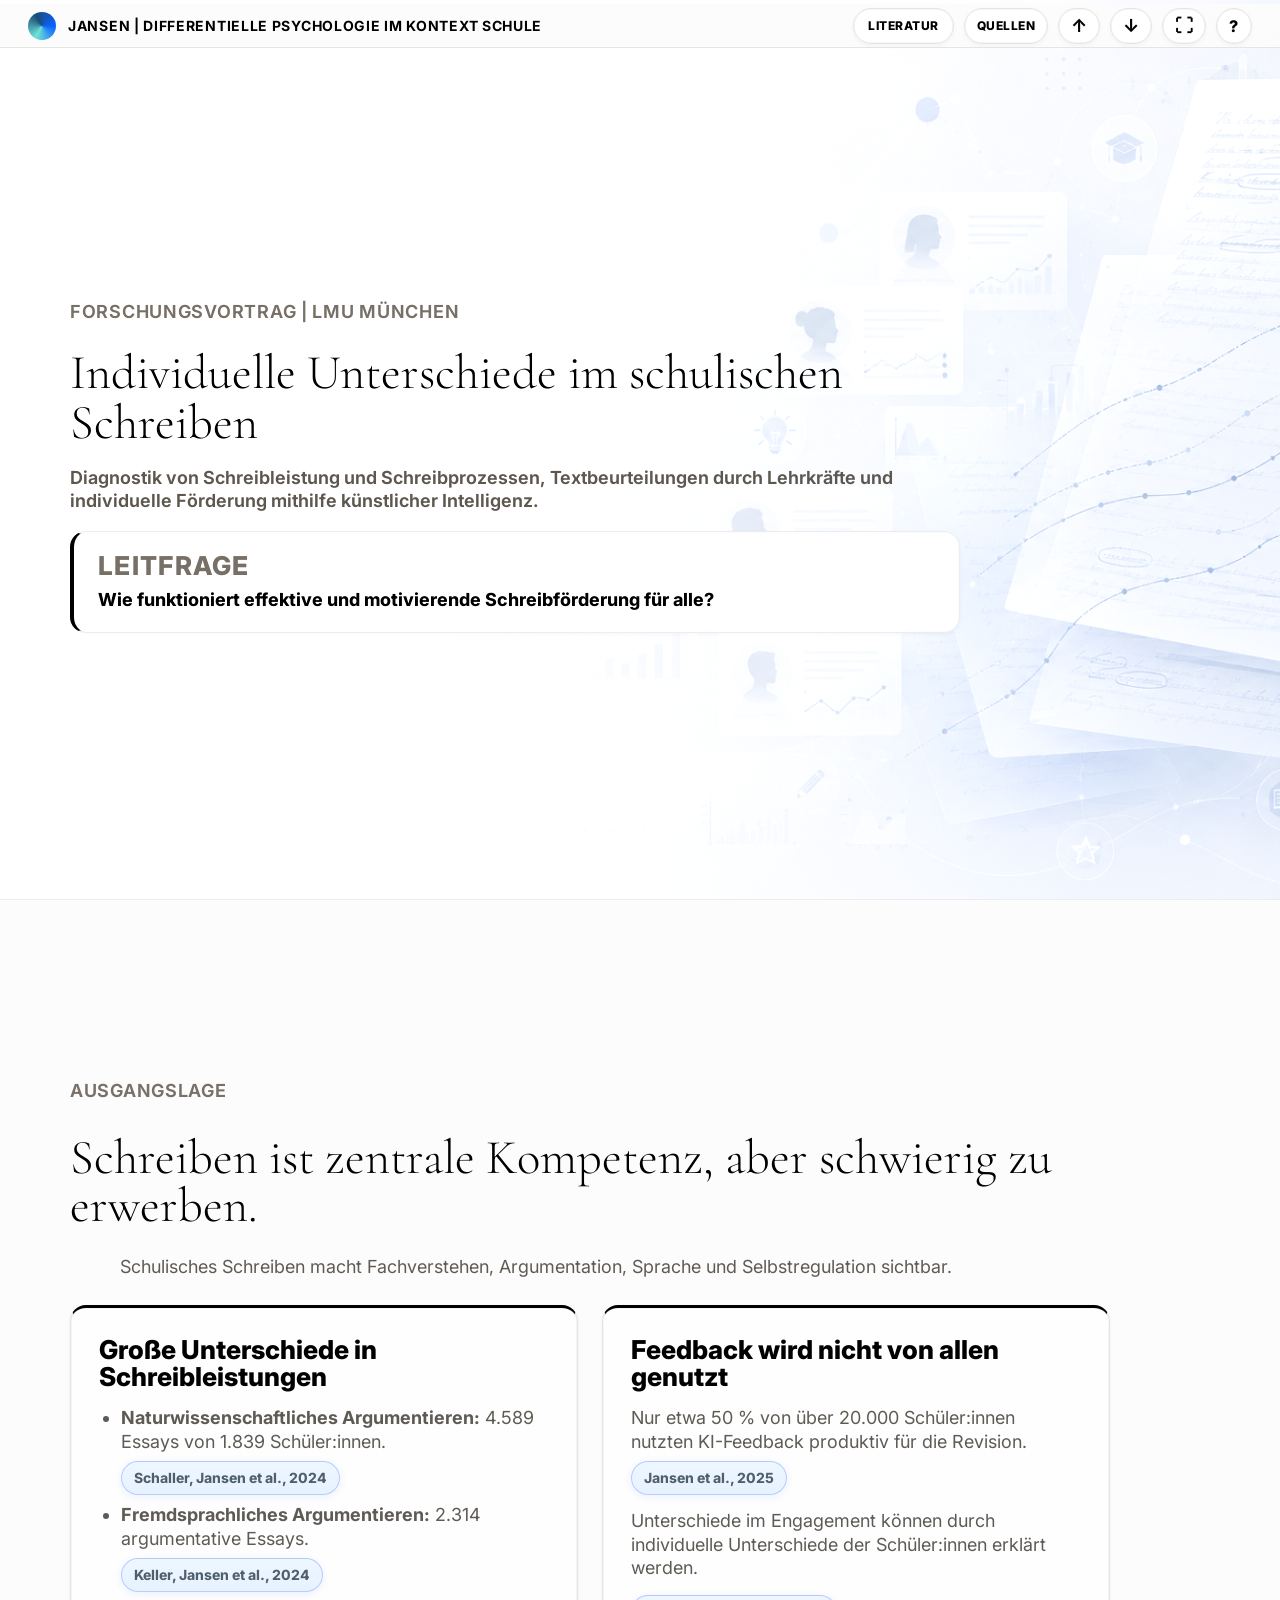
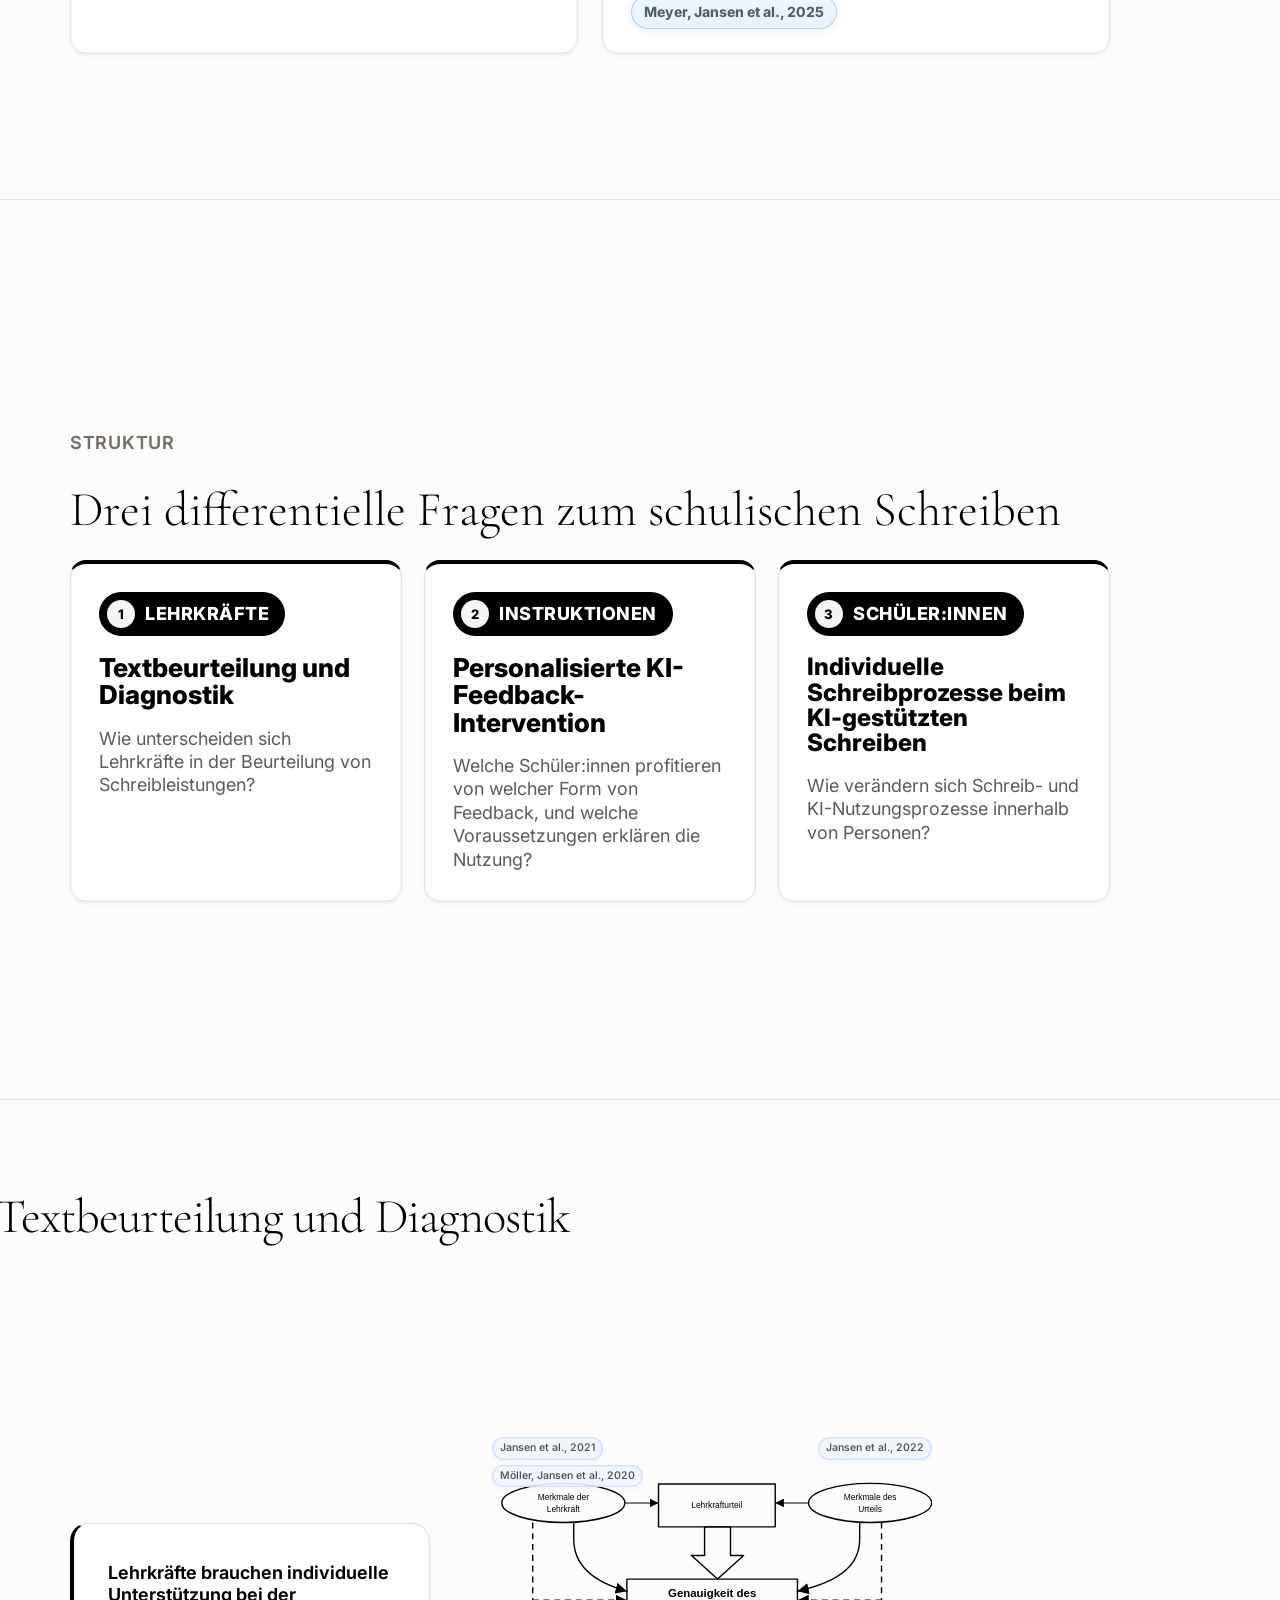
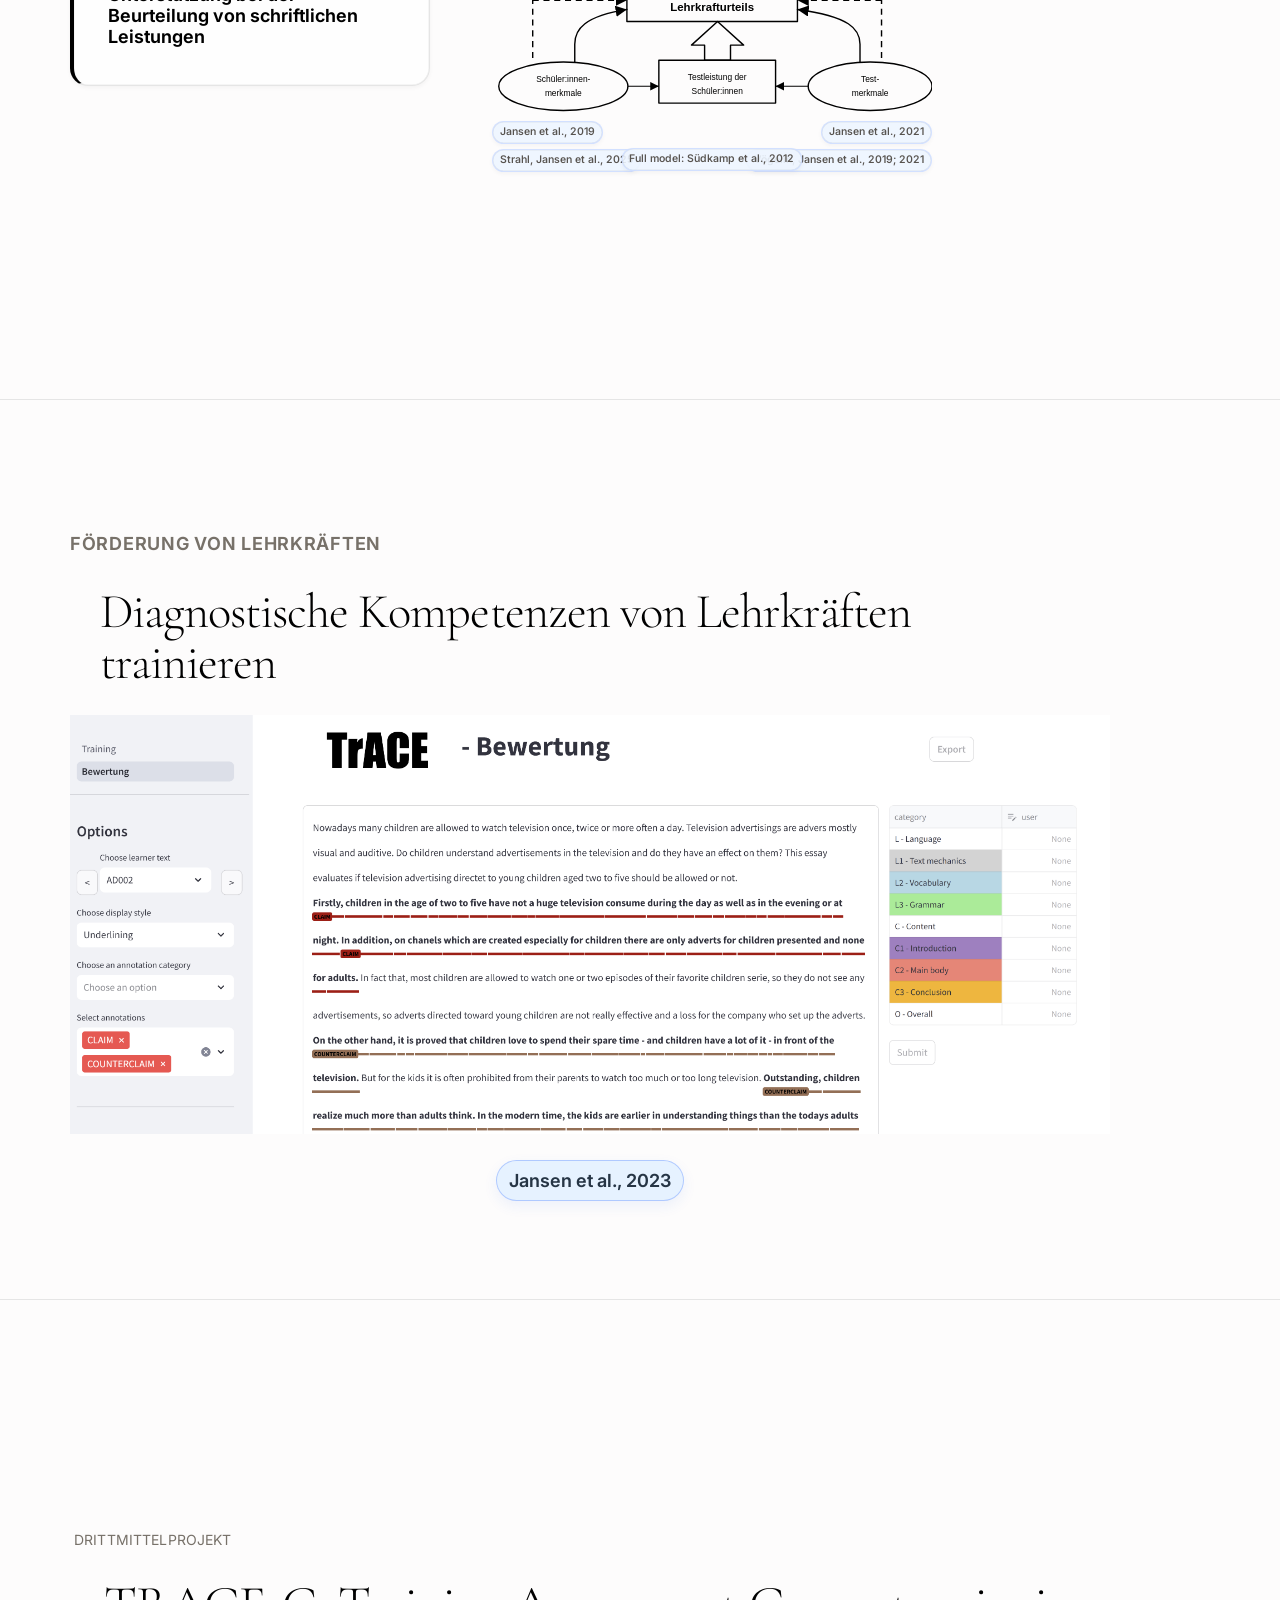
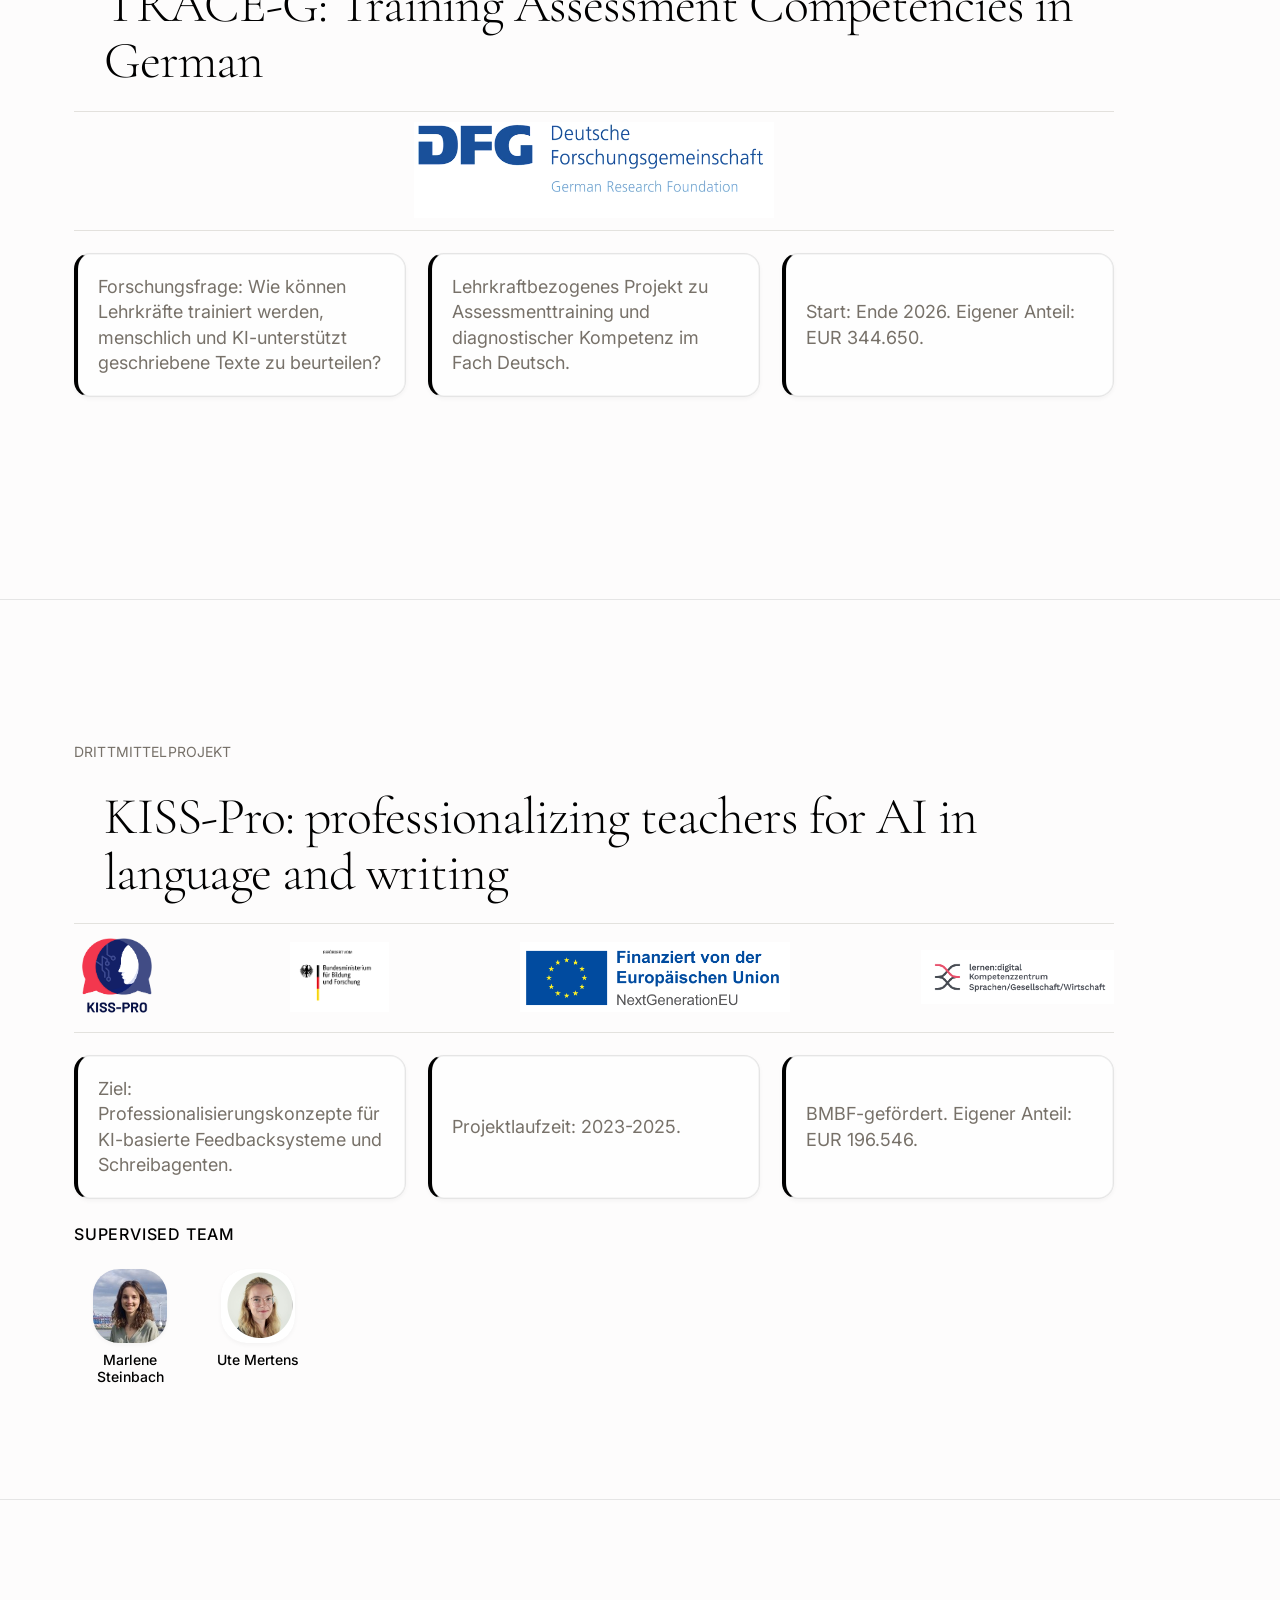
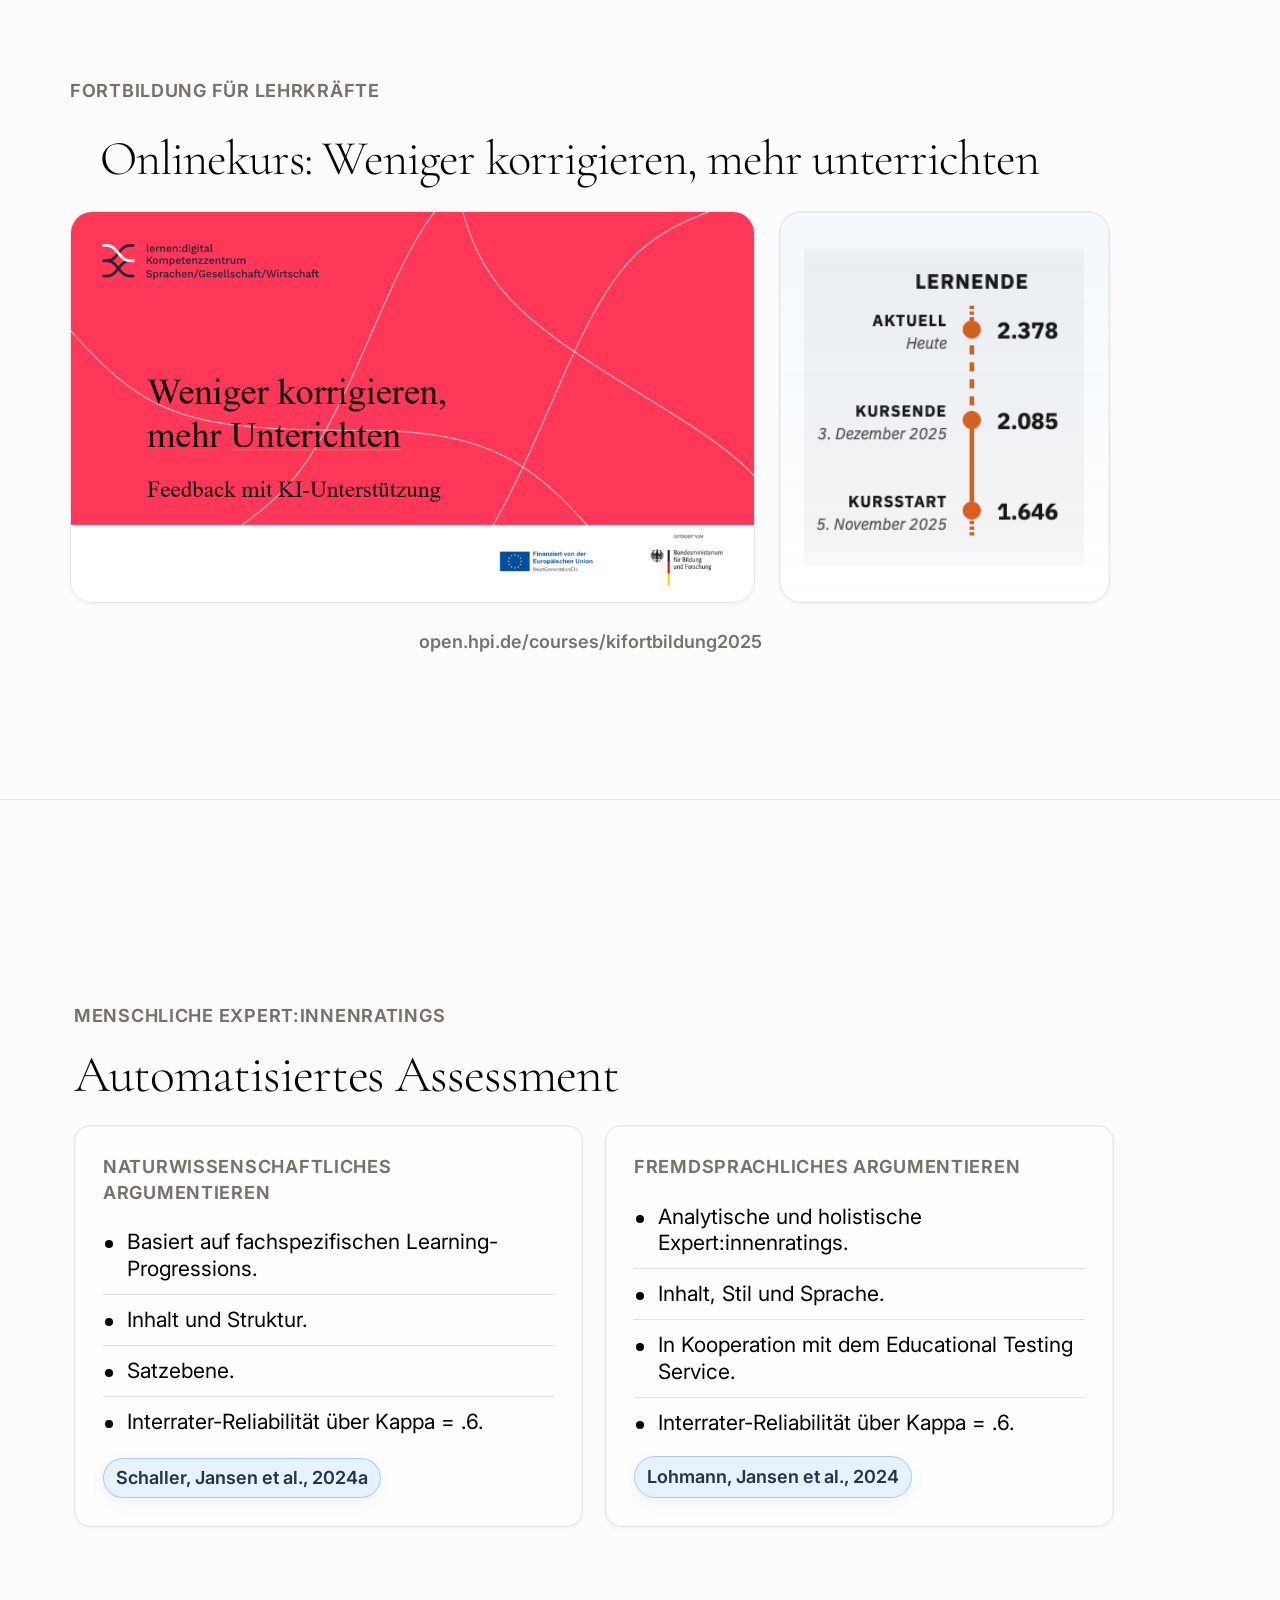
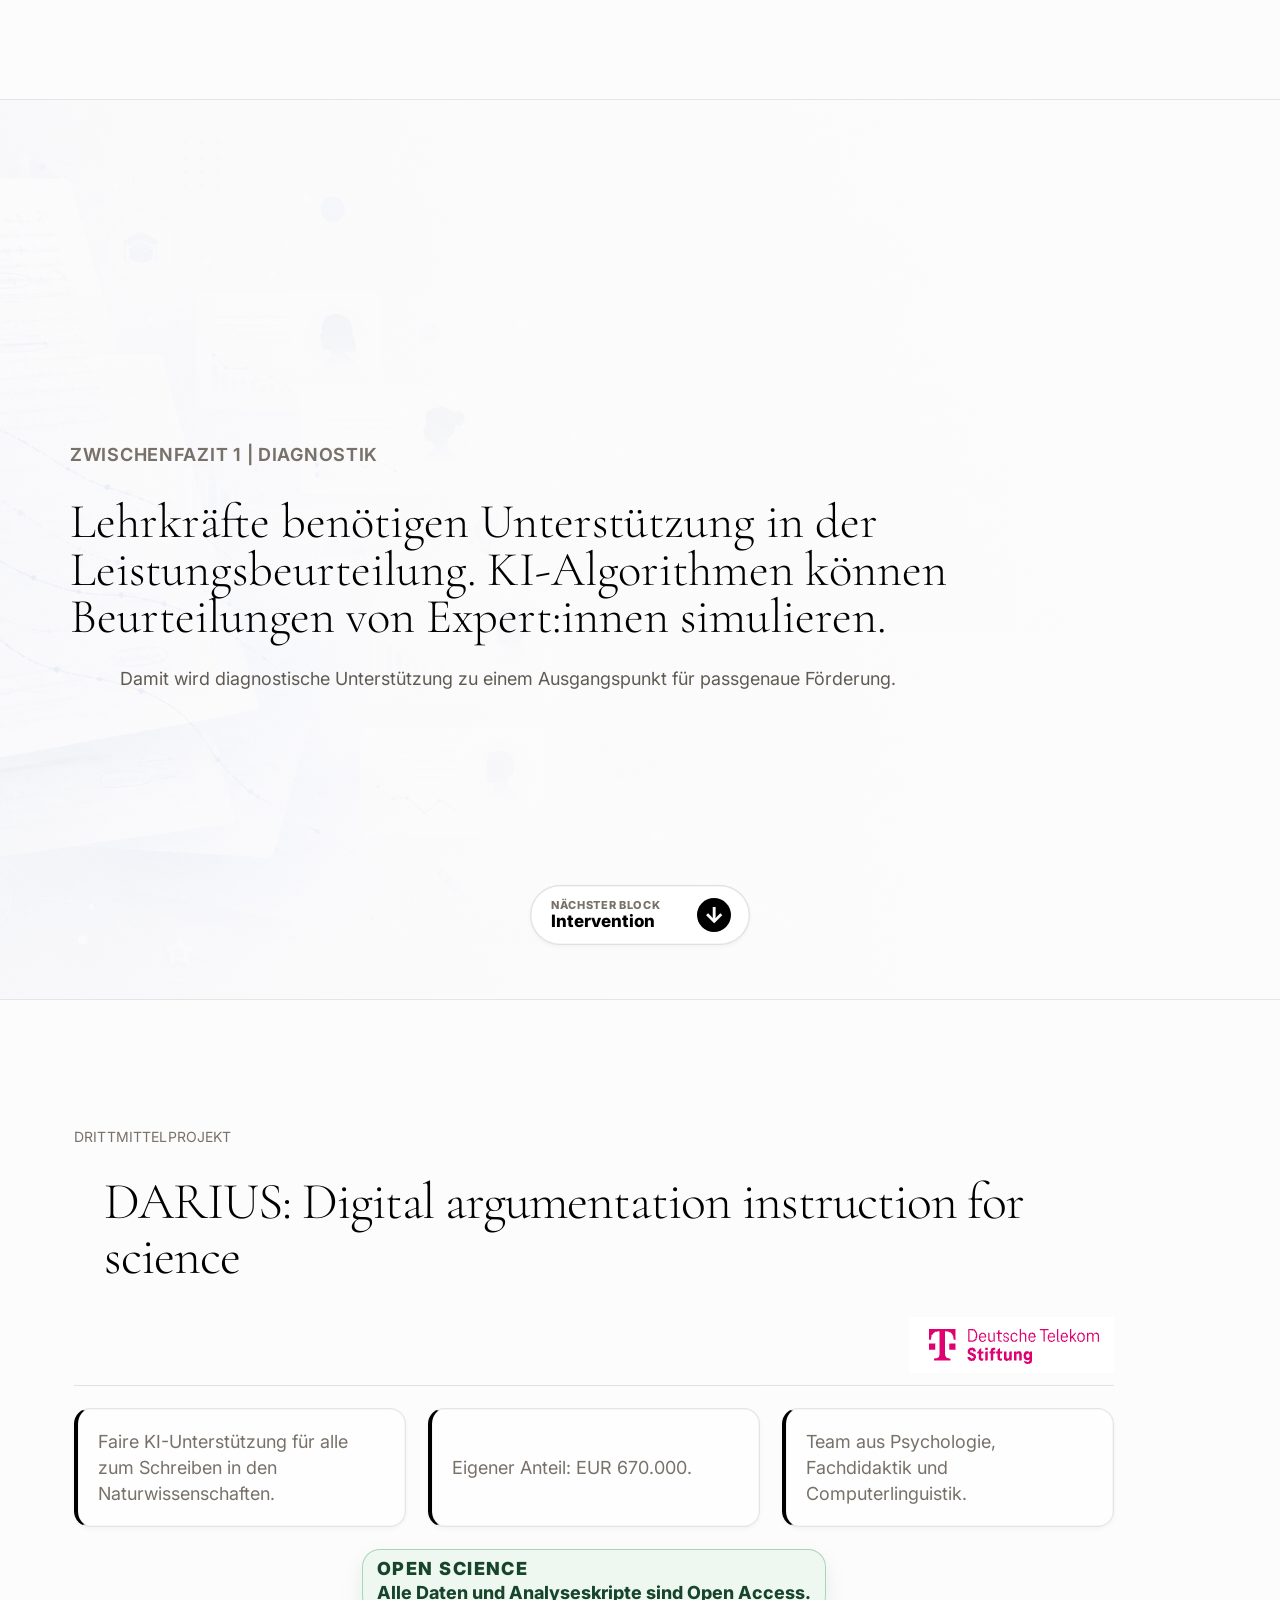
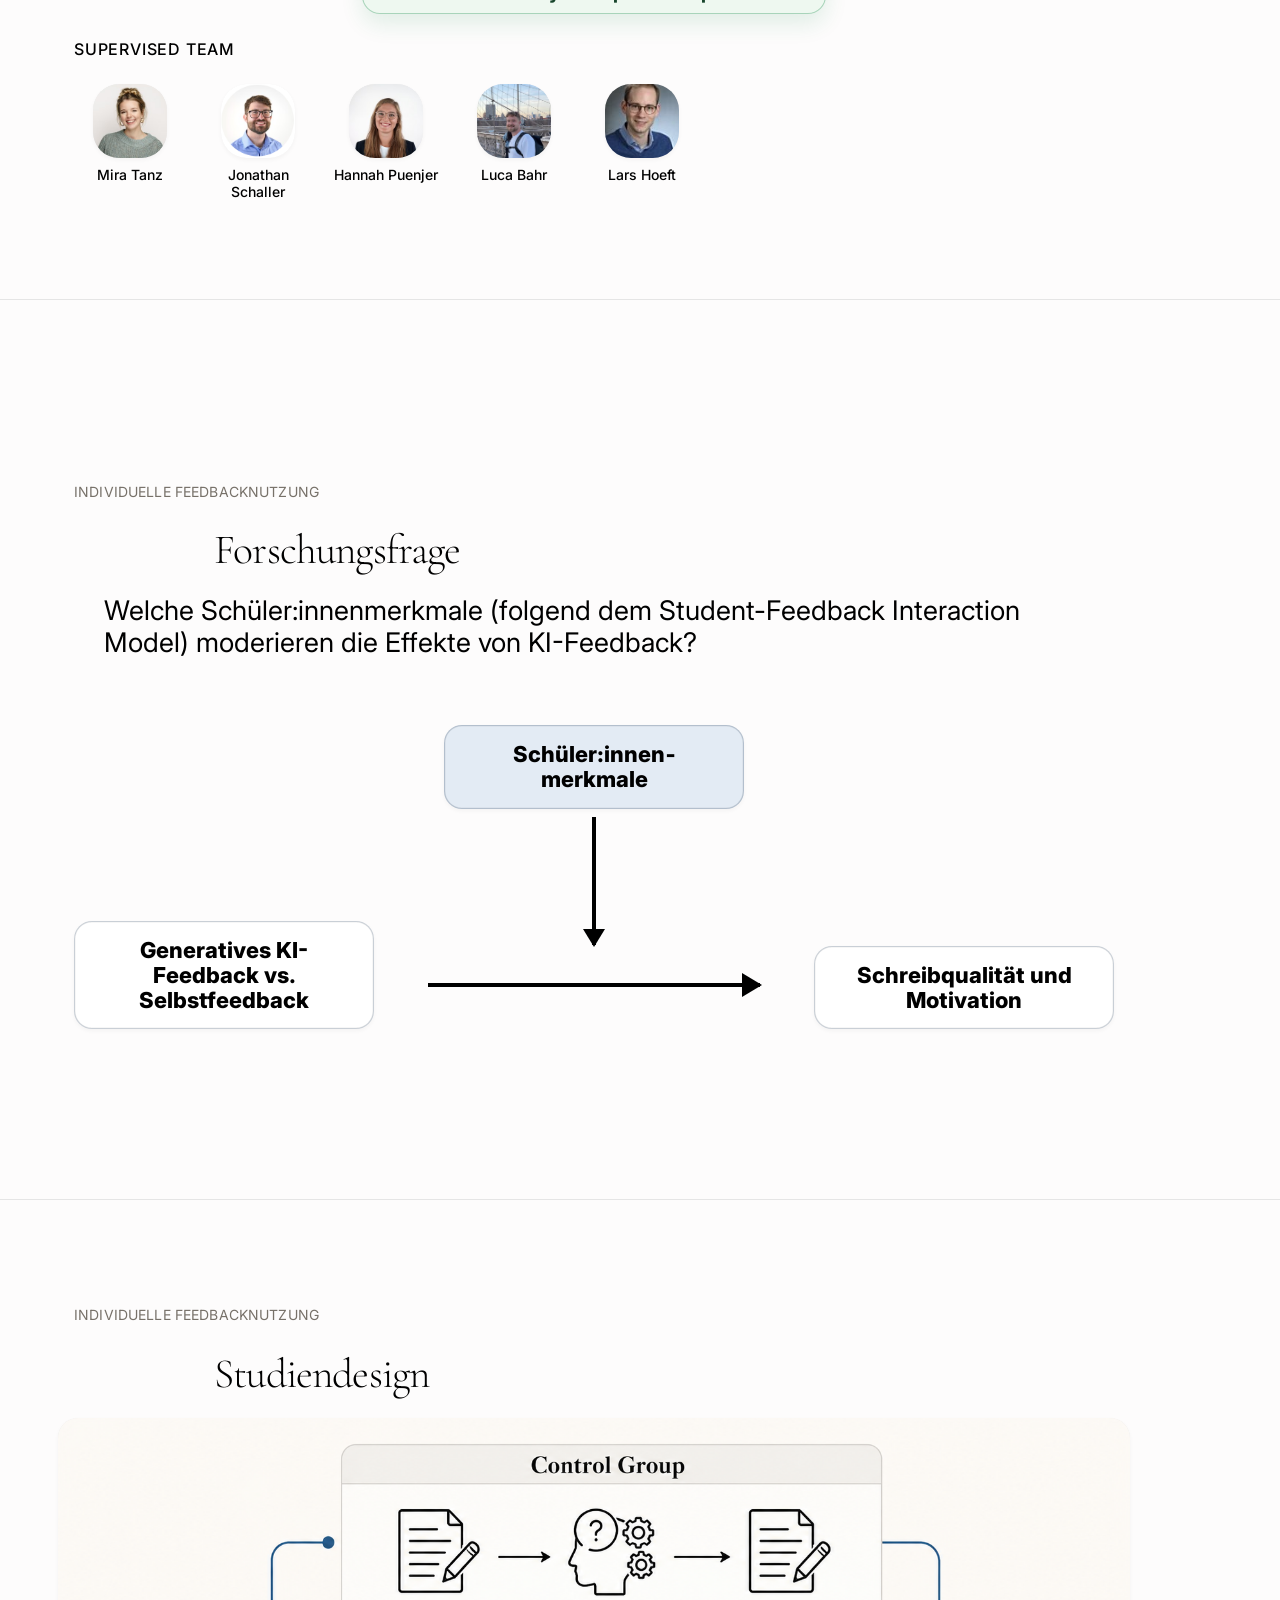
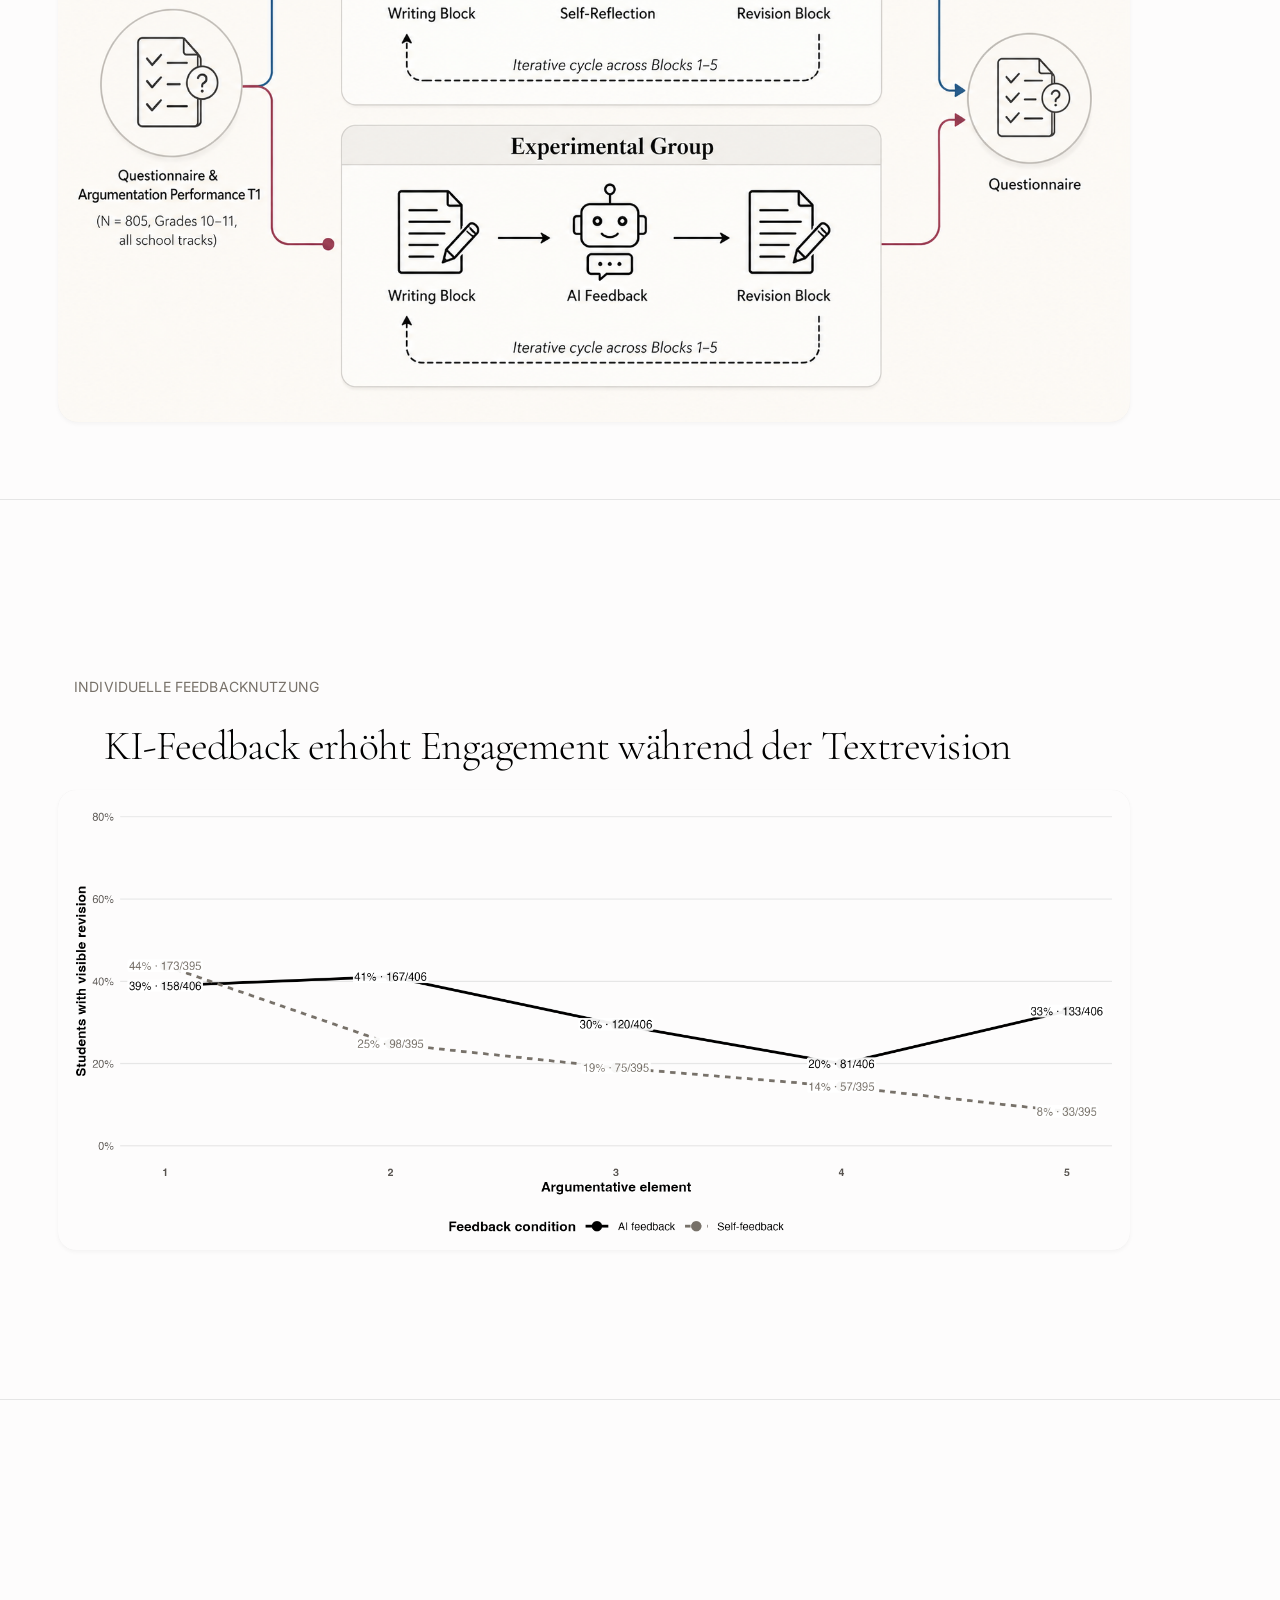
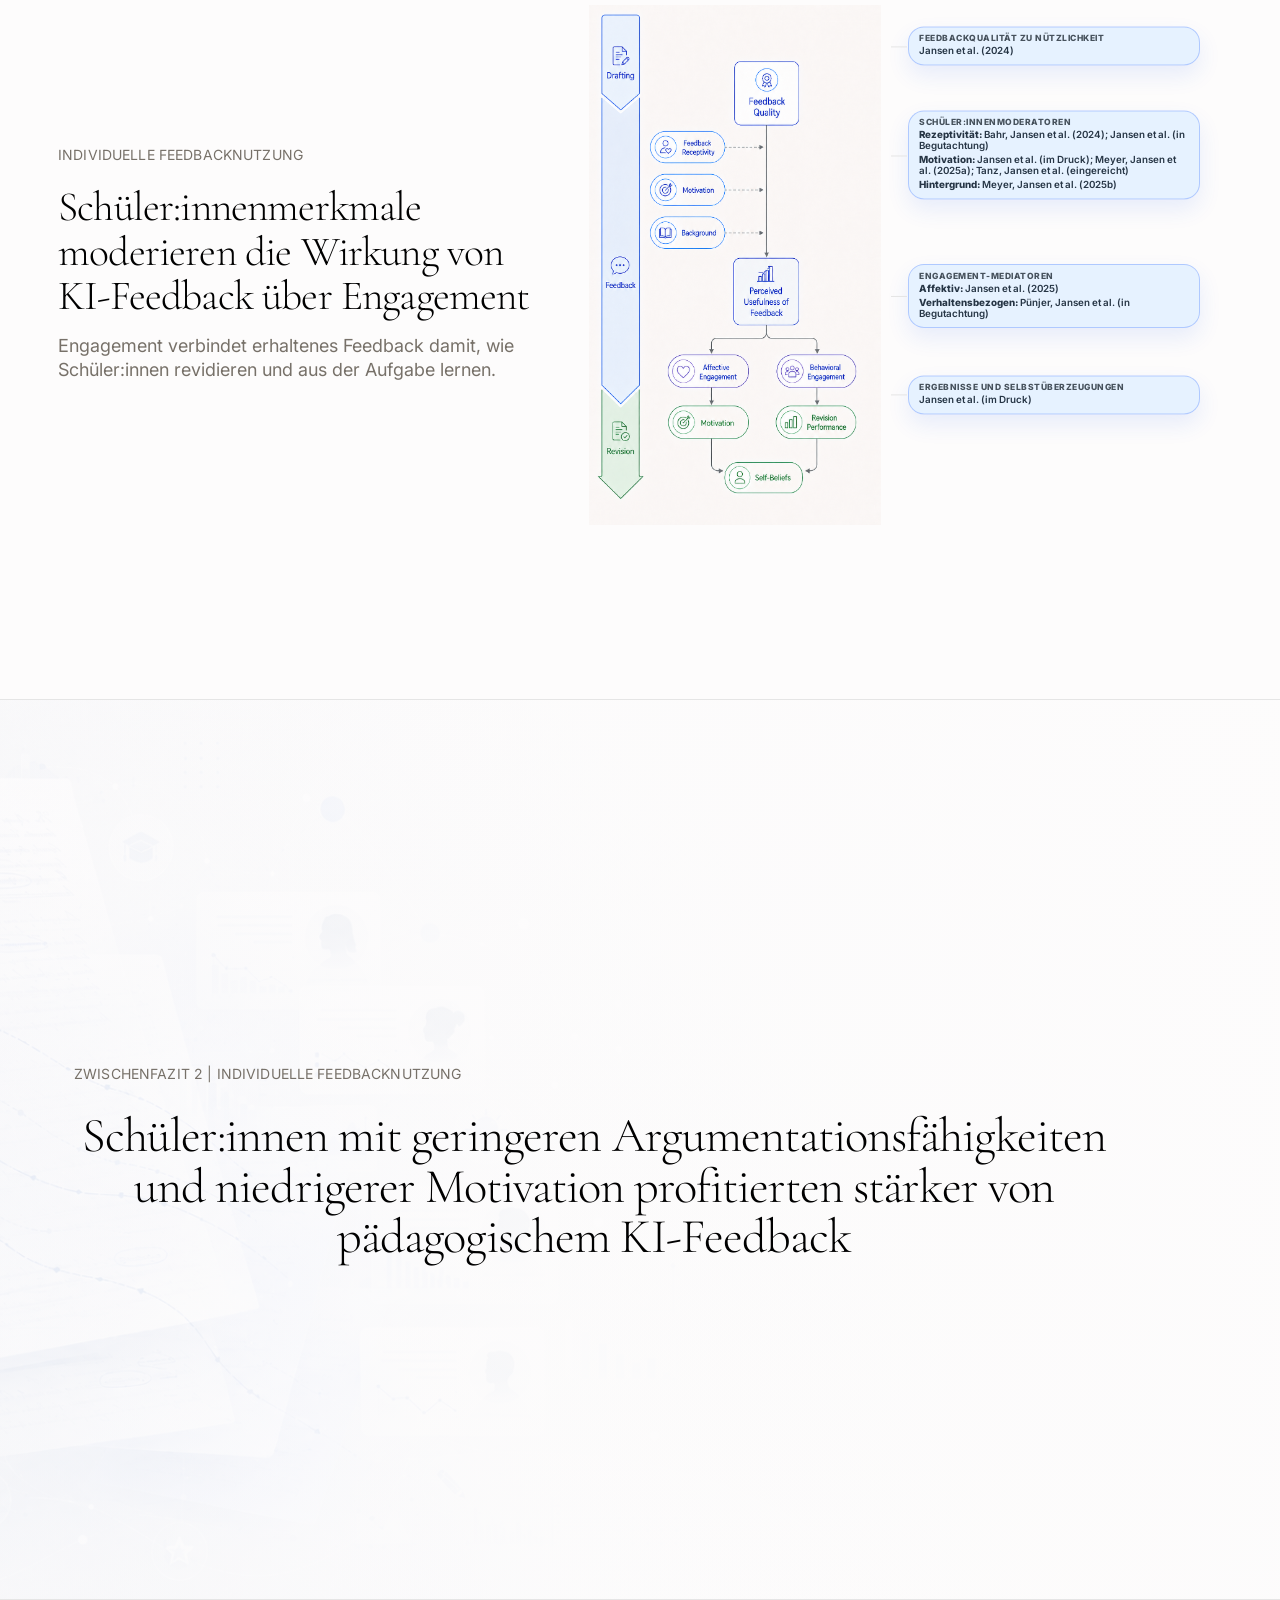
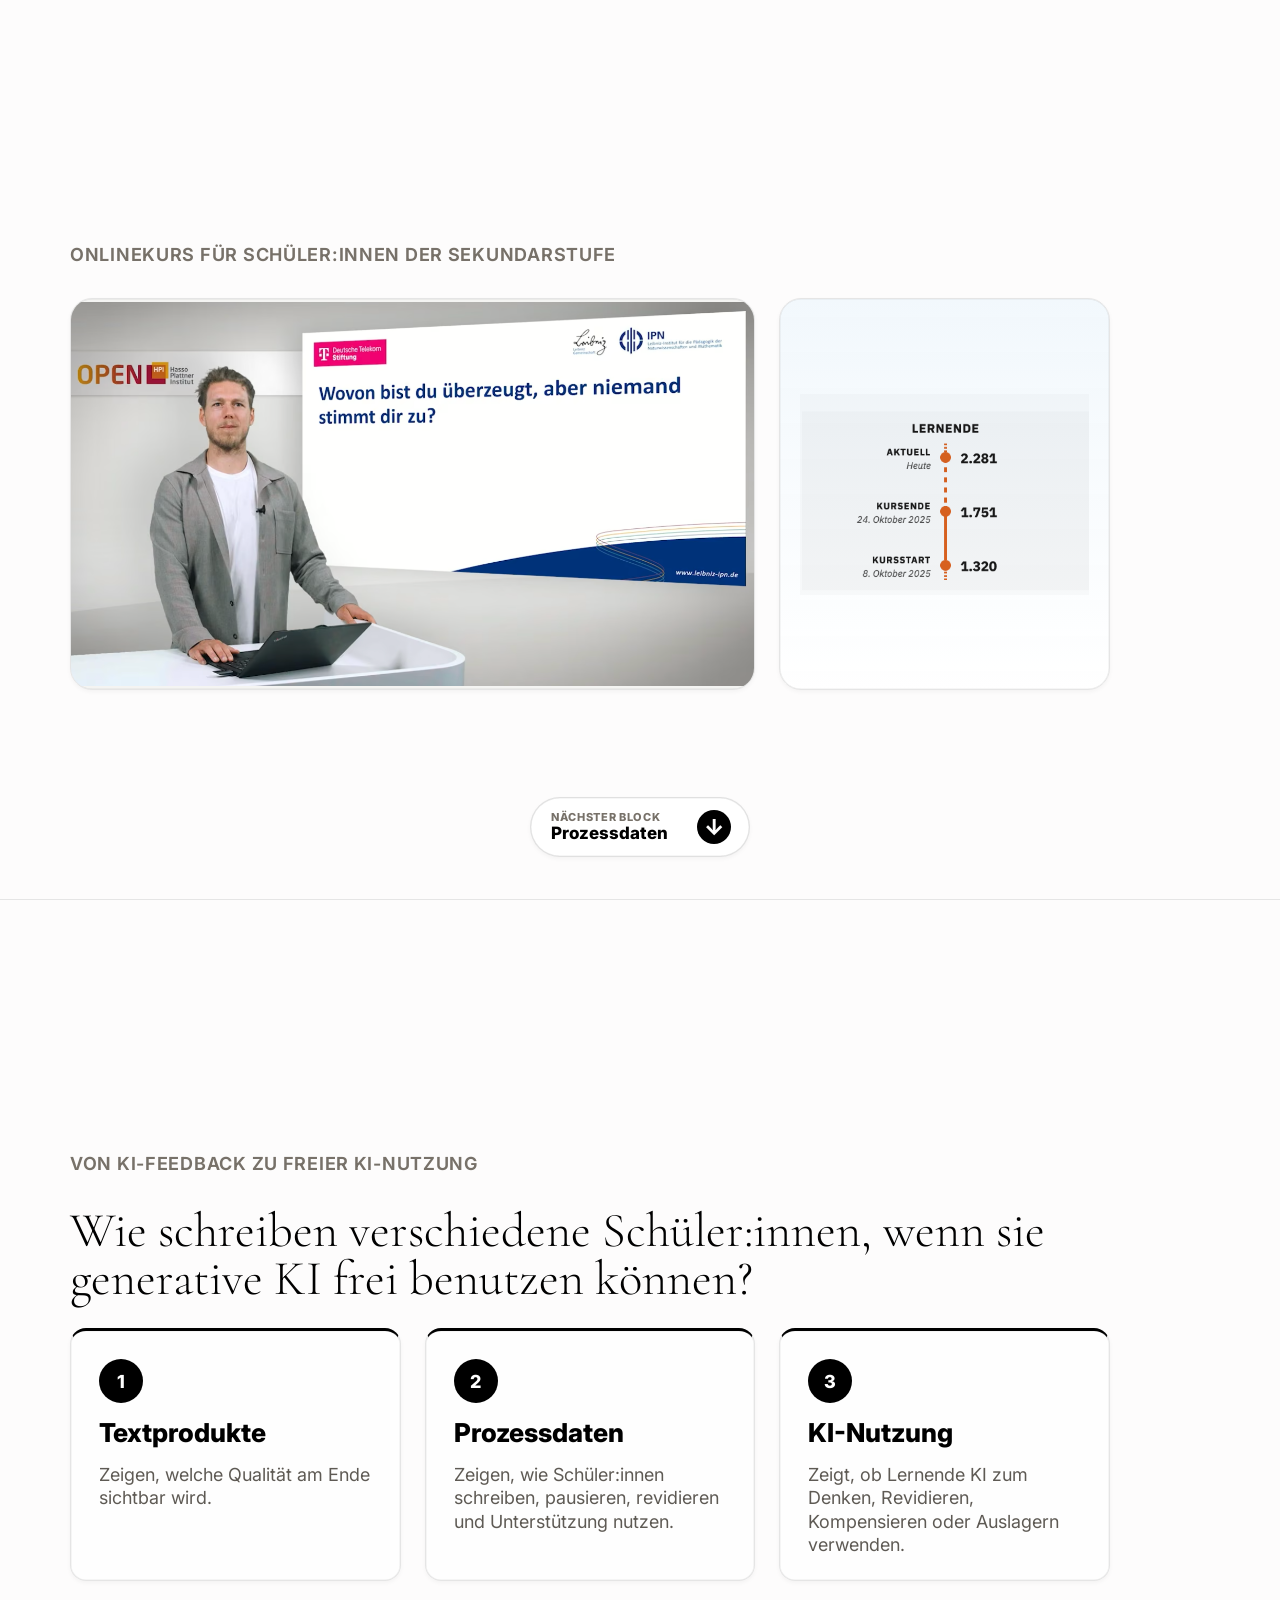
==== commit cfd6301e: "Update LMU research talk" ====
--- a/lmu-forschungsvortrag/index.html
+++ b/lmu-forschungsvortrag/index.html
@@ -7,14 +7,14 @@
     <link rel="preconnect" href="https://fonts.googleapis.com" />
     <link rel="preconnect" href="https://fonts.gstatic.com" crossorigin />
     <link href="https://fonts.googleapis.com/css2?family=Cormorant+Garamond:wght@600;700&family=Inter:wght@500;600;700;800&display=swap" rel="stylesheet" />
-    <link rel="stylesheet" href="style.css?v=theory-left-fit-20260526" />
+    <link rel="stylesheet" href="style.css?v=interim-marker-center-20260527" />
   </head>
   <body class="lmu-talk">
     <div class="progress"><div id="progressBar"></div></div>
     <header class="topbar">
       <div class="brand"><span class="brand-mark" aria-hidden="true"></span><span>Jansen | Differentielle Psychologie im Kontext Schule</span></div>
       <nav class="controls" aria-label="Foliensteuerung">
-        <a class="topbar-link" href="forschungsvortrag_literaturverzeichnis.md" target="_blank" rel="noopener" aria-label="Literaturverzeichnis öffnen">Literatur</a>
+        <a class="topbar-link" href="../forschungsvortrag_literaturverzeichnis.md" target="_blank" rel="noopener" aria-label="Literaturverzeichnis öffnen">Literatur</a>
         <button type="button" data-literature aria-label="Quellen zur aktuellen Folie anzeigen">Quellen</button>
         <button type="button" data-prev aria-label="Vorherige Folie">↑</button>
         <button type="button" data-next aria-label="Nächste Folie">↓</button>
@@ -26,28 +26,24 @@
     <aside class="pathway-rail" aria-label="Vortragsstruktur">
       <div class="pathway-group" data-stage-group="diagnosis">
         <a class="pathway-main" href="#teacher-assessment" data-stage-link="diagnosis">
-          <b>1</b>
           <span class="pathway-label"><span class="pathway-title">Diagnostik</span><span class="pathway-range" data-stage-range="diagnosis"></span></span>
         </a>
         <div class="pathway-subnav" data-stage-subnav="diagnosis"></div>
       </div>
       <div class="pathway-group" data-stage-group="intervention">
         <a class="pathway-main" href="#feedback-intervention" data-stage-link="intervention">
-          <b>2</b>
           <span class="pathway-label"><span class="pathway-title">Intervention</span><span class="pathway-range" data-stage-range="intervention"></span></span>
         </a>
         <div class="pathway-subnav" data-stage-subnav="intervention"></div>
       </div>
       <div class="pathway-group" data-stage-group="process">
         <a class="pathway-main" href="#writing-processes" data-stage-link="process">
-          <b>3</b>
           <span class="pathway-label"><span class="pathway-title">Prozessdaten</span><span class="pathway-range" data-stage-range="process"></span></span>
         </a>
         <div class="pathway-subnav" data-stage-subnav="process"></div>
       </div>
       <div class="pathway-group" data-stage-group="outlook">
         <a class="pathway-main" href="#leseband" data-stage-link="outlook">
-          <b>4</b>
           <span class="pathway-label"><span class="pathway-title">Ausblick</span><span class="pathway-range" data-stage-range="outlook"></span></span>
         </a>
         <div class="pathway-subnav" data-stage-subnav="outlook"></div>
@@ -74,14 +70,14 @@
         <p class="lmu-lead">Schulisches Schreiben macht Fachverstehen, Argumentation, Sprache und Selbstregulation sichtbar.</p>
         <div class="lmu-card-grid two">
           <article class="lmu-card">
-            <h2>Große Unterschiede in argumentativen Schreibleistungen</h2>
+            <h2>Große Unterschiede in Schreibleistungen</h2>
             <ul>
             <li><strong>Naturwissenschaftliches Argumentieren:</strong> 4.589 Essays von 1.839 Schüler:innen. <span class="ref inline-ref">Schaller, Jansen et al., 2024</span></li>
             <li><strong>Fremdsprachliches Argumentieren:</strong> 2.314 argumentative Essays. <span class="ref inline-ref">Keller, Jansen et al., 2024</span></li>
           </ul>
         </article>
         <article class="lmu-card lmu-card-muted">
-          <h2>Feedback wird nicht automatisch genutzt</h2>
+          <h2>Feedback wird nicht von allen genutzt</h2>
           <p>Nur etwa 50 % von über 20.000 Schüler:innen nutzten KI-Feedback produktiv für die Revision.</p>
           <div class="ref-row ref-row--after">
             <span class="ref">Jansen et al., 2025</span>
@@ -99,17 +95,17 @@
         <h1>Drei differentielle Fragen zum schulischen Schreiben</h1>
         <div class="lmu-pillars">
           <article class="lmu-pillar">
-            <span class="lmu-number">1</span>
+            <span class="lmu-number lmu-number-label"><b>1</b><span>Lehrkräfte</span></span>
             <h2>Textbeurteilung und Diagnostik</h2>
-            <p>Wie beurteilen Lehrkräfte Schreibleistungen?</p>
+            <p>Wie unterscheiden sich Lehrkräfte in der Beurteilung von Schreibleistungen?</p>
           </article>
           <article class="lmu-pillar">
-            <span class="lmu-number">2</span>
+            <span class="lmu-number lmu-number-label"><b>2</b><span>Instruktionen</span></span>
             <h2>Personalisierte KI-Feedback-Intervention</h2>
             <p>Welche Schüler:innen profitieren von welcher Form von Feedback, und welche Voraussetzungen erklären die Nutzung?</p>
           </article>
           <article class="lmu-pillar">
-            <span class="lmu-number">3</span>
+            <span class="lmu-number lmu-number-label"><b>3</b><span>Schüler:innen</span></span>
             <h2>Individuelle Schreibprozesse beim KI-gestützten Schreiben</h2>
             <p>Wie verändern sich Schreib- und KI-Nutzungsprozesse innerhalb von Personen?</p>
           </article>
@@ -118,7 +114,7 @@
 
       <section class="slide image-slide" id="teacher-assessment" data-stage="diagnosis">
         <h1>Textbeurteilung und Diagnostik</h1>
-        <p class="model-subtitle">Lehrkräfte brauchen Unterstützung bei der Beurteilung argumentativer Qualität</p>
+        <p class="model-subtitle">Lehrkräfte brauchen individuelle Unterstützung bei der Beurteilung von schriftlichen Leistungen</p>
         <figure class="full-model teacher-judgment-model">
           <img src="assets/teacher_judgment_accuracy_model.svg" alt="Modell zur Genauigkeit von Lehrkrafturteilen" />
           <figcaption class="model-ref model-ref--teacher">
@@ -158,7 +154,7 @@
           <img src="assets/dfg_logo.png" alt="DFG German Research Foundation" />
         </div>
         <div class="project-grid project-grid--three">
-          <article><p>Forschungsfrage: Wie koennen Lehrkraefte trainiert werden, menschlich und KI-unterstuetzt geschriebene Texte zu beurteilen?</p></article>
+          <article><p>Forschungsfrage: Wie können Lehrkräfte trainiert werden, menschlich und KI-unterstützt geschriebene Texte zu beurteilen?</p></article>
           <article><p>Lehrkraftbezogenes Projekt zu Assessmenttraining und diagnostischer Kompetenz im Fach Deutsch.</p></article>
           <article><p>Start: Ende 2026. Eigener Anteil: EUR 344.650.</p></article>
         </div>
@@ -174,9 +170,9 @@
           <img src="assets/lernen_digital_logo.jpg" alt="Lernen:digital competence center" />
         </div>
         <div class="project-grid project-grid--three">
-          <article><p>Ziel: Professionalisierungskonzepte fuer KI-basierte Feedbacksysteme und Schreibagenten.</p></article>
+          <article><p>Ziel: Professionalisierungskonzepte für KI-basierte Feedbacksysteme und Schreibagenten.</p></article>
           <article><p>Projektlaufzeit: 2023-2025.</p></article>
-          <article><p>BMBF-gefoerdert. Eigener Anteil: EUR 196.546.</p></article>
+          <article><p>BMBF-gefördert. Eigener Anteil: EUR 196.546.</p></article>
         </div>
         <h2>Supervised team</h2>
         <div class="people-strip">
@@ -246,7 +242,7 @@
           <img src="assets/deutsche_telekom_stiftung_logo.png" alt="Deutsche Telekom Stiftung" />
         </div>
         <div class="project-grid">
-          <article><p>Faire KI-Unterstuetzung fuer alle zum Schreiben in den Naturwissenschaften.</p></article>
+          <article><p>Faire KI-Unterstützung für alle zum Schreiben in den Naturwissenschaften.</p></article>
           <article><p>Eigener Anteil: EUR 670.000.</p></article>
           <article><p>Team aus Psychologie, Fachdidaktik und Computerlinguistik.</p></article>
         </div>
@@ -333,6 +329,11 @@
         </div>
       </section>
 
+      <section class="slide interim" id="interim-fostering" data-stage="intervention">
+        <p class="eyebrow">Zwischenfazit 2 | Individuelle Feedbacknutzung</p>
+        <h1><a href="assets/Supplement_Receptivity%20Study.html" target="_blank" rel="noopener">Schüler:innen mit geringeren Argumentationsfähigkeiten und niedrigerer Motivation profitierten stärker von pädagogischem KI-Feedback</a></h1>
+      </section>
+
       <section class="slide online-course-slide student-course-slide" id="effective-argumentation-course" data-stage="intervention">
         <p class="eyebrow">Onlinekurs für Schüler:innen der Sekundarstufe</p>
         <div class="online-course-layout">
@@ -343,11 +344,6 @@
             <img src="assets/effective_argumentation_student_course_learners.png" alt="Teilnehmendenzahlen mit 2.281 aktuellen Lernenden, 1.751 am Kursende und 1.320 am Kursstart" />
           </aside>
         </div>
-      </section>
-
-      <section class="slide interim" id="interim-fostering" data-stage="intervention">
-        <p class="eyebrow">Zwischenfazit 2 | Individuelle Feedbacknutzung</p>
-        <h1><a href="assets/Supplement_Receptivity%20Study.html" target="_blank" rel="noopener">Schüler:innen mit geringeren Argumentationsfähigkeiten und niedrigerer Motivation profitierten stärker von pädagogischem KI-Feedback</a></h1>
         <a class="next-block-marker" href="#writing-processes" aria-label="Zum nächsten Block Prozessdaten springen">
           <span>Nächster Block</span>
           <strong>Prozessdaten</strong>
@@ -554,7 +550,6 @@
               <h2>Formative Assessment Theory</h2>
               <span class="ref">Hattie &amp; Jansen, submitted</span>
             </div>
-            <p class="theory-summary">Prozessfeedback erweitert formative Rückmeldung um den sichtbaren Lernprozess.</p>
             <figure>
               <button class="theory-image-open" type="button" data-open="formative-assessment-theory-modal" aria-label="Formative Assessment Theory groß anzeigen">
                 <img src="assets/formative_assessment_four_questions_full_model.png" alt="Erweiterung der formativen Assessment-Theorie: vier Fragen während der Arbeit und Unterstützung durch feed-up, feedback, feed-forward und feed-through." />
@@ -566,7 +561,6 @@
               <h2>Situated Expectancy-Value Theory</h2>
               <span class="ref">Jansen, Wigfield et al., 2025</span>
             </div>
-            <p class="theory-summary">Erwartungen, Werte und KI-Erwartungen erklären gemeinsam, ob Schüler:innen handeln.</p>
             <figure>
               <button class="theory-image-open" type="button" data-open="sevt-theory-modal" aria-label="Situated Expectancy-Value Theory groß anzeigen">
                 <img src="assets/sevt_ai_learning_arrangements_model.png" alt="SEVT-Erweiterung für KI-Lernarrangements mit Expectancy, Value und AI Expectancy als Bedingungen für Handlung." />
@@ -598,8 +592,8 @@
           <img src="assets/victor_rolff_stiftung_logo.png" alt="Victor Rolff Stiftung" />
         </div>
         <div class="project-grid">
-          <article><p>Ziel: Lehrkraefte bei der Einschaetzung der Leseentwicklung von Grundschulkindern unterstuetzen. Start: Herbst 2026.</p></article>
-          <article><p>Gesamtfoerderung: EUR 880.000. Eigener Anteil: EUR 220.000.</p></article>
+          <article><p>Ziel: Lehrkräfte bei der Einschätzung der Leseentwicklung von Grundschulkindern unterstützen. Start: Herbst 2026.</p></article>
+          <article><p>Gesamtförderung: EUR 880.000. Eigener Anteil: EUR 220.000.</p></article>
         </div>
       </section>
 
@@ -687,7 +681,7 @@
         <h2 id="literatureTitle">Quellen</h2>
         <p id="literatureSlideTitle" class="talk-popover-subtitle"></p>
         <ul id="literatureList" class="talk-reference-list"></ul>
-        <a class="talk-popover-link" href="forschungsvortrag_literaturverzeichnis.md" target="_blank" rel="noopener">Vollständiges Literaturverzeichnis öffnen</a>
+        <a class="talk-popover-link" href="../forschungsvortrag_literaturverzeichnis.md" target="_blank" rel="noopener">Vollständiges Literaturverzeichnis öffnen</a>
       </section>
     </div>
 
--- a/lmu-forschungsvortrag/style.css
+++ b/lmu-forschungsvortrag/style.css
@@ -189,13 +189,13 @@
   min-width: 0;
   display: flex;
   align-items: center;
-  border: 1px solid var(--line);
+  border: 1px solid rgba(15, 23, 42, 0.08);
   border-radius: 999px;
-  background: rgba(255, 255, 255, 0.92);
-  box-shadow: rgba(0, 0, 0, 0.4) 0 0 1px 0, rgba(0, 0, 0, 0.04) 0 2px 4px;
+  background: rgba(255, 255, 255, 0.82);
+  box-shadow: 0 8px 22px rgba(15, 23, 42, 0.06);
   color: var(--muted);
   text-decoration: none;
-  opacity: 0.9;
+  opacity: 0.86;
   backdrop-filter: blur(14px);
   pointer-events: auto;
 }
@@ -215,20 +215,16 @@
   padding-right: 14px;
 }
 
-.pathway-rail b {
-  display: grid;
+.pathway-main::before {
+  content: "";
   flex: 0 0 auto;
-  place-items: center;
-  width: 24px;
-  height: 24px;
+  width: 11px;
+  height: 11px;
+  margin-left: 8px;
   border: 0;
   border-radius: 50%;
-  background: var(--powder);
-  color: var(--ink);
-  font-size: 12px;
-  font-weight: 700;
-  line-height: 1;
-  letter-spacing: 0.05em;
+  background: rgba(8, 34, 57, 0.18);
+  box-shadow: inset 0 0 0 1px rgba(8, 34, 57, 0.08);
 }
 
 .pathway-label {
@@ -255,12 +251,7 @@
 }
 
 .pathway-range {
-  color: inherit;
-  font-size: 11px;
-  font-weight: 500;
-  letter-spacing: 0.01em;
-  opacity: 0.72;
-  text-transform: none;
+  display: none;
 }
 
 .pathway-subnav {
@@ -283,9 +274,9 @@
   max-height: 280px;
   opacity: 1;
   padding: 7px;
-  border-color: var(--line);
-  background: rgba(255, 255, 255, 0.92);
-  box-shadow: rgba(0, 0, 0, 0.4) 0 0 1px 0, rgba(0, 0, 0, 0.04) 0 2px 4px;
+  border-color: rgba(15, 23, 42, 0.08);
+  background: rgba(255, 255, 255, 0.82);
+  box-shadow: 0 10px 26px rgba(15, 23, 42, 0.07);
   transform: translateX(0);
 }
 
@@ -315,21 +306,20 @@
 }
 
 .pathway-rail a.is-active {
-  border-color: var(--ink);
-  background: var(--ink);
-  color: var(--paper);
+  border-color: rgba(42, 108, 166, 0.22);
+  background: rgba(229, 241, 255, 0.92);
+  color: #12324f;
   opacity: 1;
 }
 
-.pathway-main.is-active b {
-  background: var(--paper);
-  color: var(--ink);
-  box-shadow: none;
+.pathway-main.is-active::before {
+  background: rgba(42, 108, 166, 0.48);
+  box-shadow: inset 0 0 0 1px rgba(42, 108, 166, 0.18);
 }
 
 .pathway-subnav a.is-active {
-  background: var(--powder);
-  color: var(--ink);
+  background: rgba(229, 241, 255, 0.82);
+  color: #12324f;
   opacity: 1;
 }
 
@@ -345,10 +335,10 @@
   right: 0;
   margin-top: 10px;
   padding: 7px 11px;
-  border: 1px solid var(--line);
+  border: 1px solid rgba(15, 23, 42, 0.1);
   border-radius: 999px;
-  background: rgba(255, 255, 255, 0.92);
-  box-shadow: rgba(0, 0, 0, 0.4) 0 0 1px 0, rgba(0, 0, 0, 0.04) 0 2px 4px;
+  background: rgba(255, 255, 255, 0.86);
+  box-shadow: 0 8px 22px rgba(15, 23, 42, 0.06);
   color: var(--muted);
   font-size: 13px;
   font-weight: 500;
@@ -4633,6 +4623,30 @@
   color: #fff;
   font-size: var(--lmu-body);
   font-weight: 800;
+}
+
+body.lmu-talk #structure .lmu-number-label {
+  width: max-content;
+  max-width: 100%;
+  height: 44px;
+  grid-template-columns: 28px auto;
+  gap: 10px;
+  padding: 0 16px 0 8px;
+  border-radius: 999px;
+  font: 800 13px/1 var(--ui);
+  letter-spacing: 0.04em;
+  text-transform: uppercase;
+}
+
+body.lmu-talk #structure .lmu-number-label b {
+  display: grid;
+  place-items: center;
+  width: 28px;
+  height: 28px;
+  border-radius: 50%;
+  background: rgba(255, 255, 255, 0.96);
+  color: #000;
+  font: inherit;
 }
 
 body.lmu-talk .lmu-picture-slide {
@@ -4983,8 +4997,8 @@
   min-width: 0;
   max-width: 100%;
   display: grid;
-  grid-template-rows: auto 66px 126px;
-  gap: 9px;
+  grid-template-rows: auto minmax(152px, 1fr);
+  gap: 14px;
   justify-items: start;
   padding: 18px;
   border: 1px solid var(--line);
@@ -5019,18 +5033,6 @@
   line-height: 1.18 !important;
 }
 
-body.lmu-talk .theory-extension-grid .theory-summary {
-  width: min(310px, 76%);
-  max-height: 66px;
-  justify-self: start;
-  align-self: start;
-  padding: 9px 11px;
-  border: 1px solid rgba(4, 71, 255, 0.16);
-  border-radius: 12px;
-  background: rgba(255, 255, 255, 0.76);
-  overflow: hidden;
-}
-
 body.lmu-talk .theory-extension-grid figure {
   margin: 0;
   min-height: 0;
@@ -5043,9 +5045,9 @@
 
 body.lmu-talk .theory-image-open {
   min-width: 0;
-  width: min(260px, 64%) !important;
-  max-width: 260px !important;
-  height: 96px !important;
+  width: min(390px, 92%) !important;
+  max-width: 390px !important;
+  height: 145px !important;
   justify-self: start;
   display: grid;
   place-items: center;
@@ -5069,11 +5071,12 @@
 
 body.lmu-talk .modal--image-fullscreen {
   position: fixed;
-  inset: 18px;
-  width: auto;
-  max-width: none;
-  height: auto;
-  max-height: none;
+  inset: 0;
+  width: min(1040px, 82vw);
+  max-width: 1040px;
+  height: min(660px, 78vh);
+  max-height: 660px;
+  margin: auto;
   padding: 54px 26px 26px;
 }
 
@@ -5576,6 +5579,19 @@
   transform: translateX(-50%) !important;
 }
 
+body.lmu-talk .slide.interim > .next-block-marker,
+body.lmu-talk .lmu-transition-slide > .next-block-marker {
+  position: absolute !important;
+  left: 50% !important;
+  right: auto !important;
+  bottom: 54px;
+  width: auto !important;
+  min-width: 220px;
+  justify-self: auto !important;
+  align-self: auto !important;
+  transform: translateX(-50%) !important;
+}
+
 body.lmu-talk .controls button[data-literature],
 body.lmu-talk .controls button[data-help] {
   font-size: 12px !important;
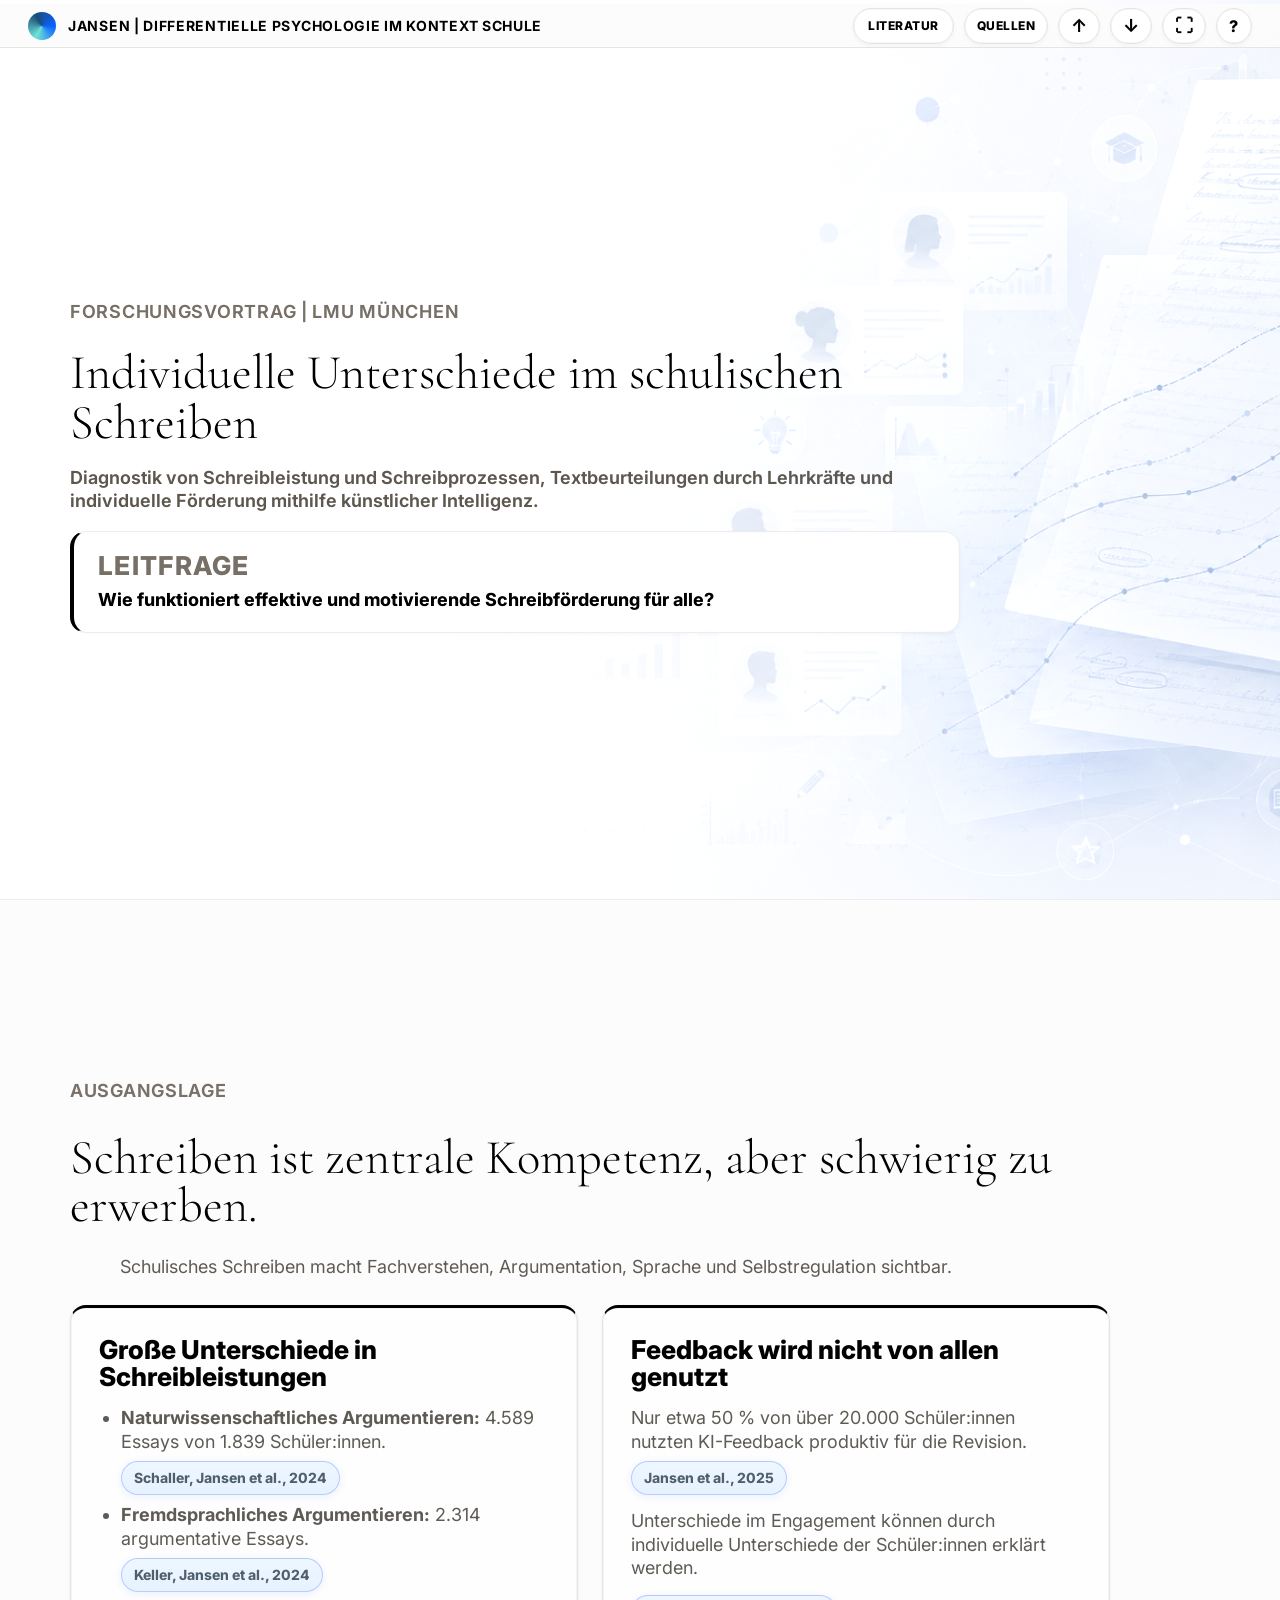
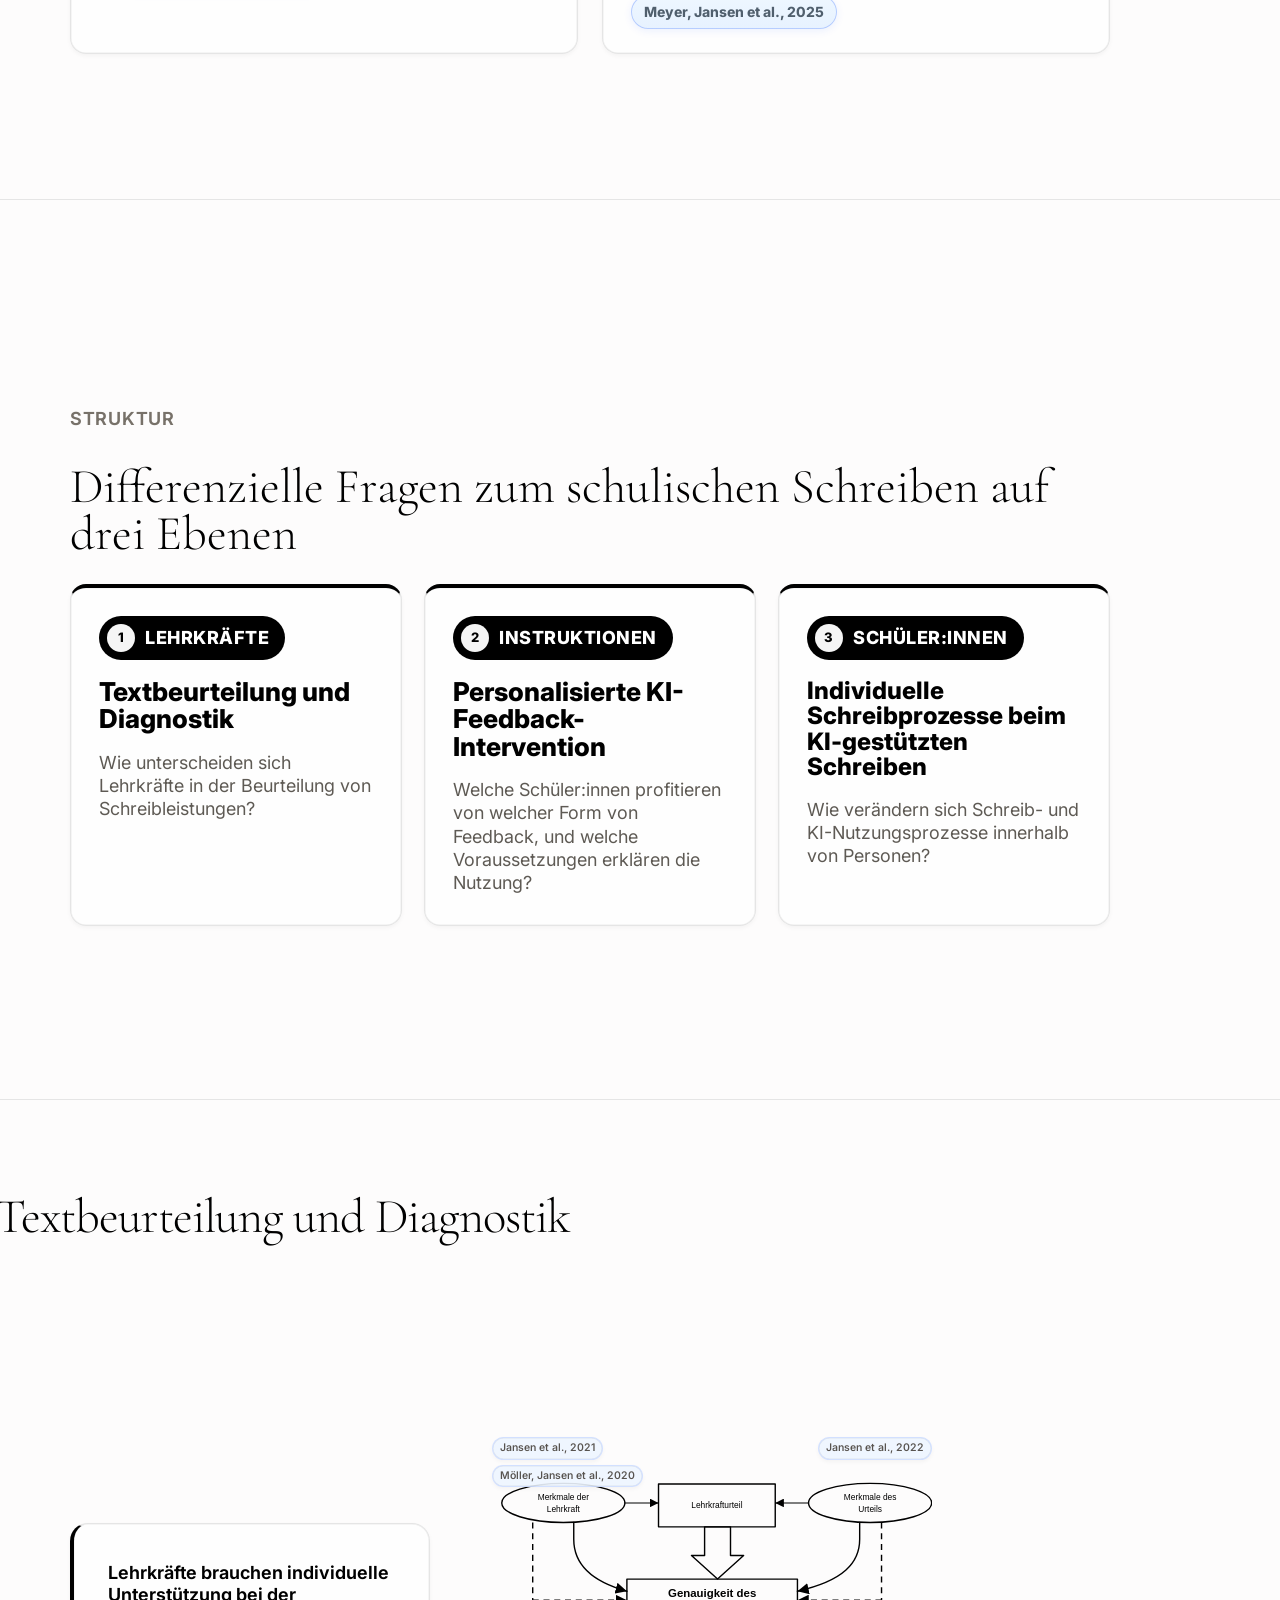
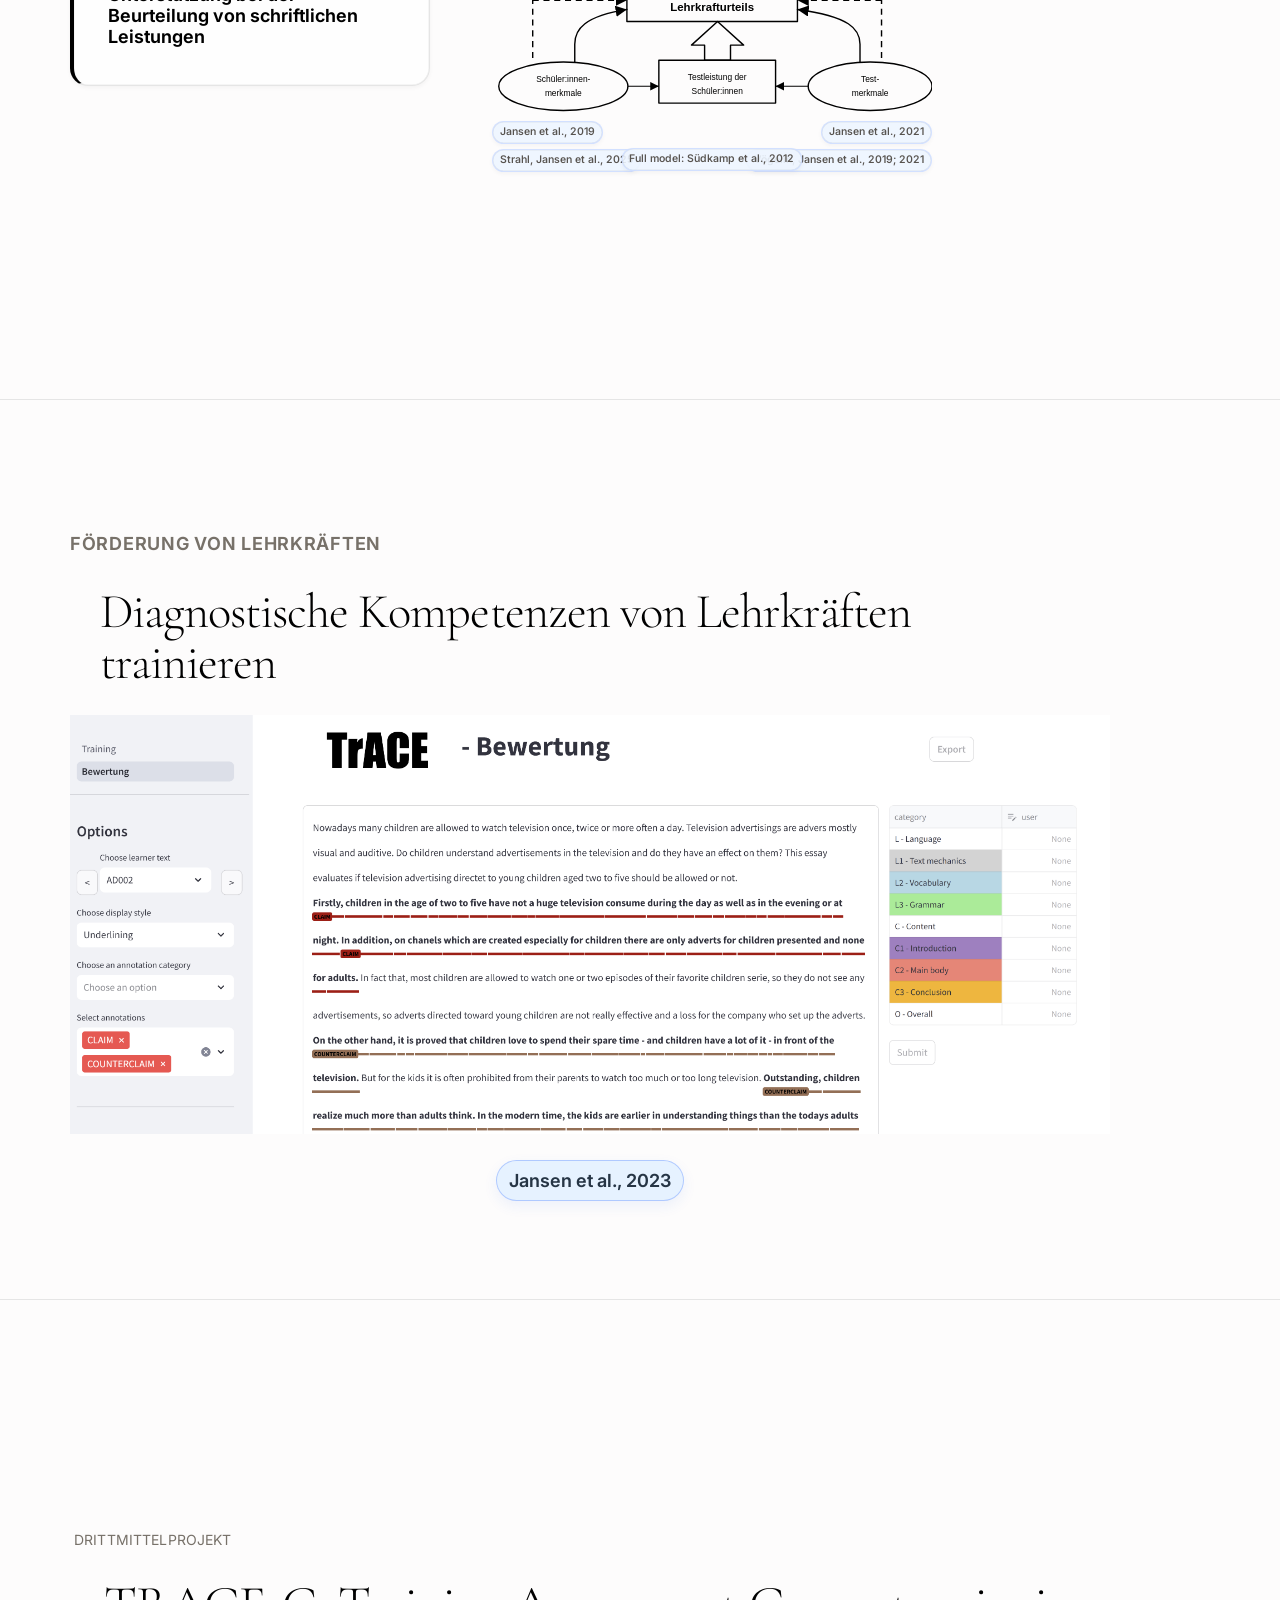
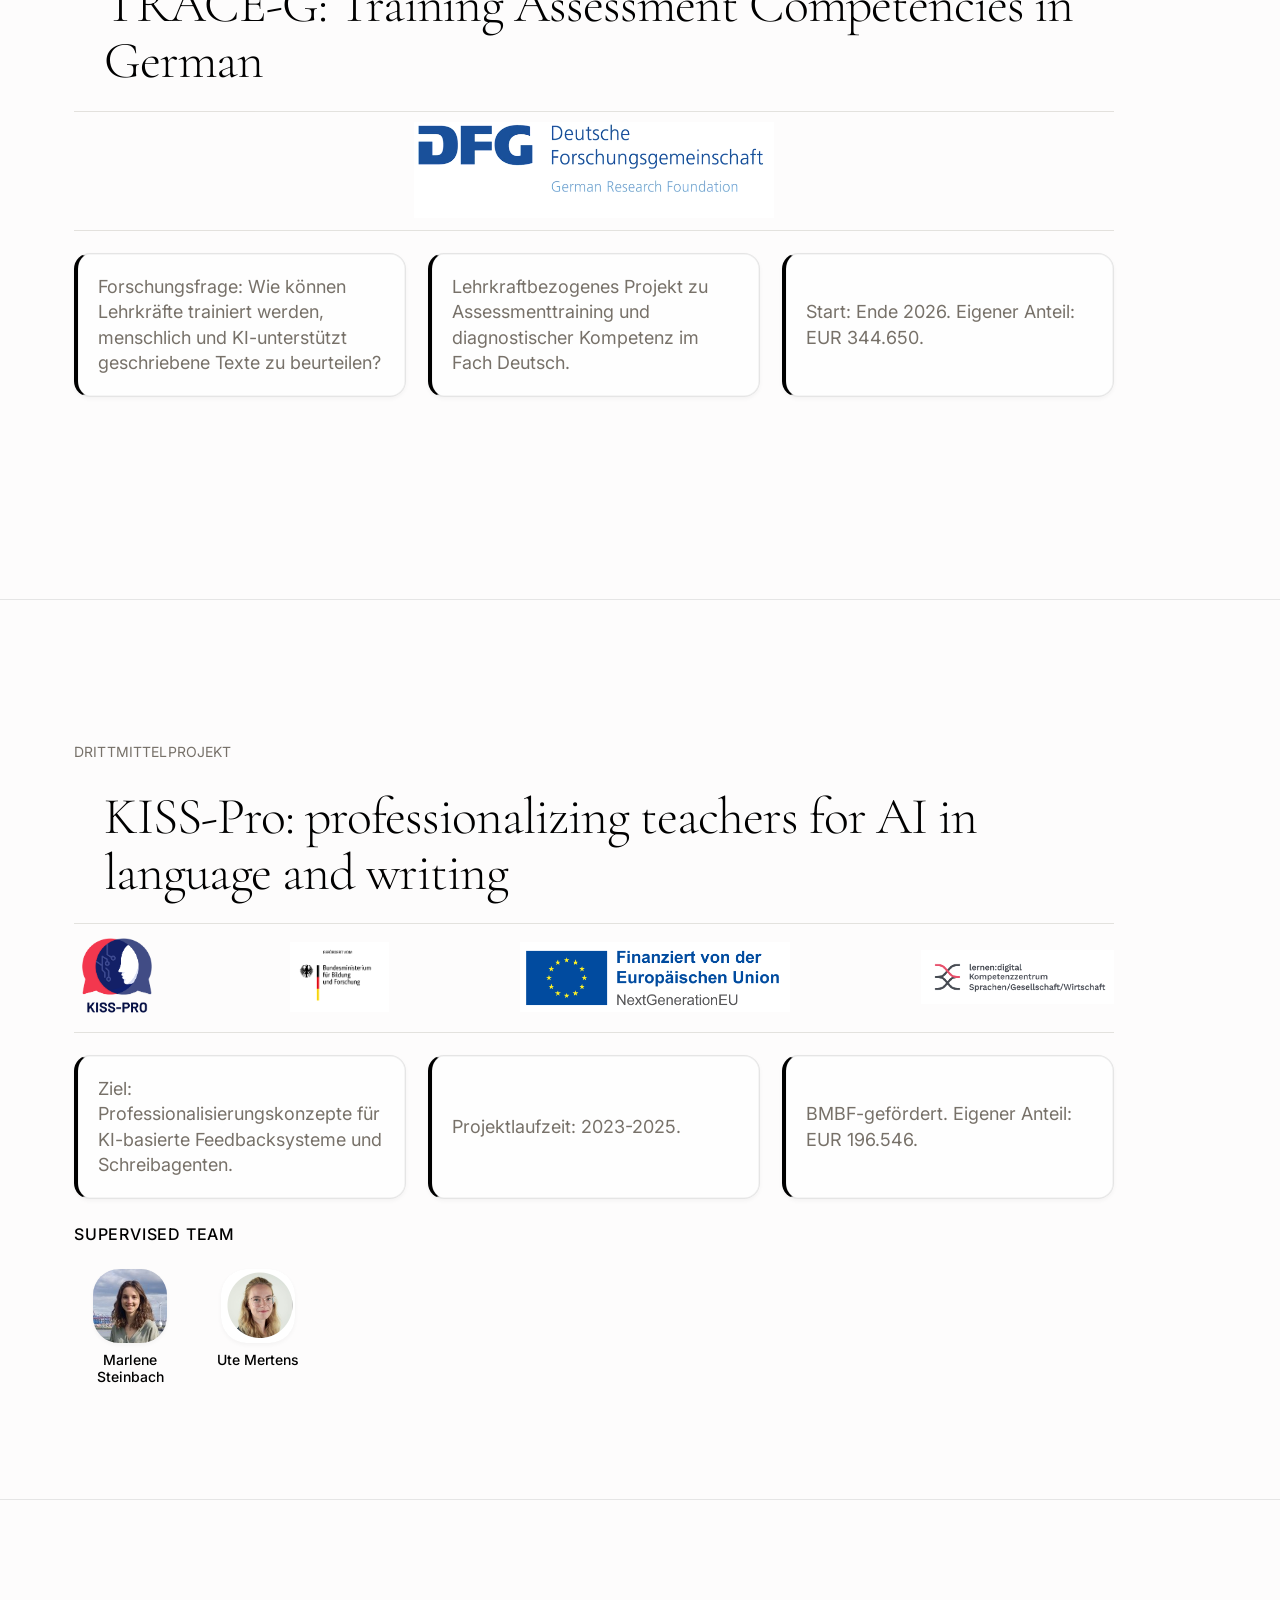
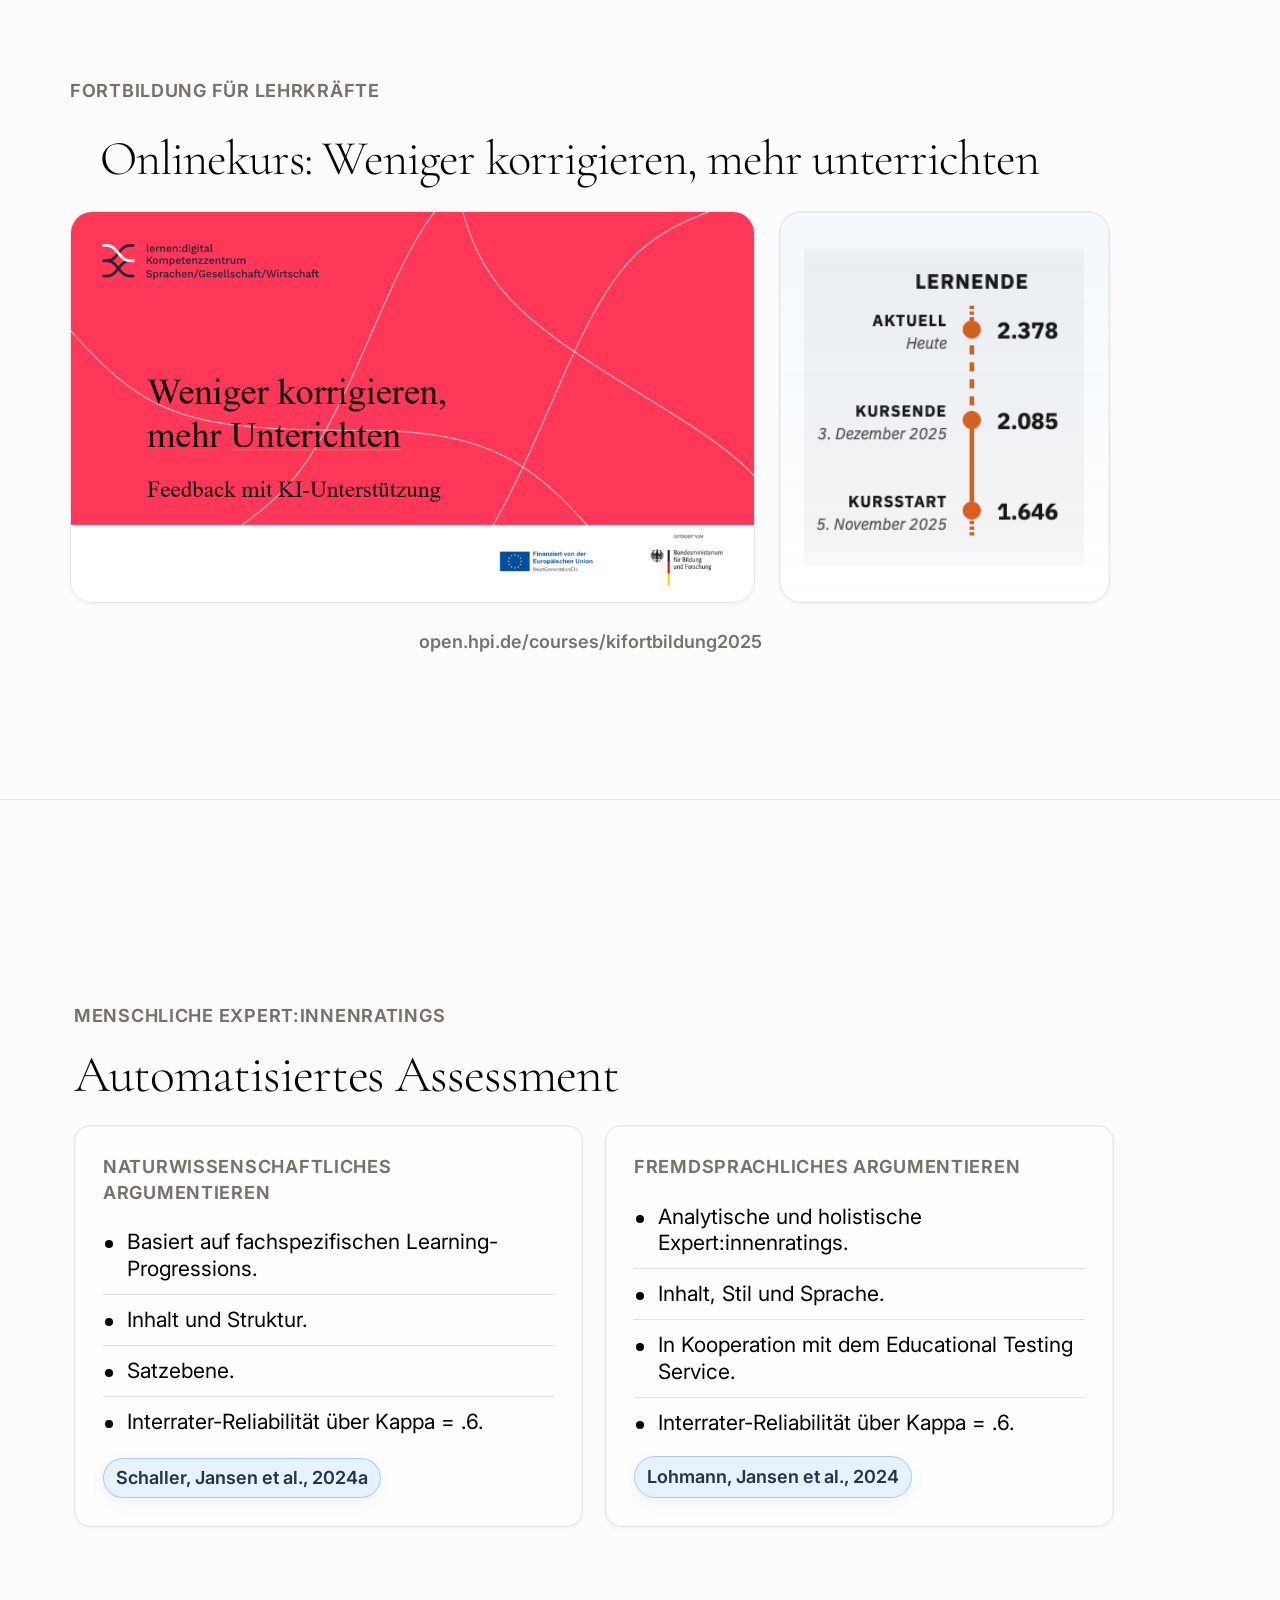
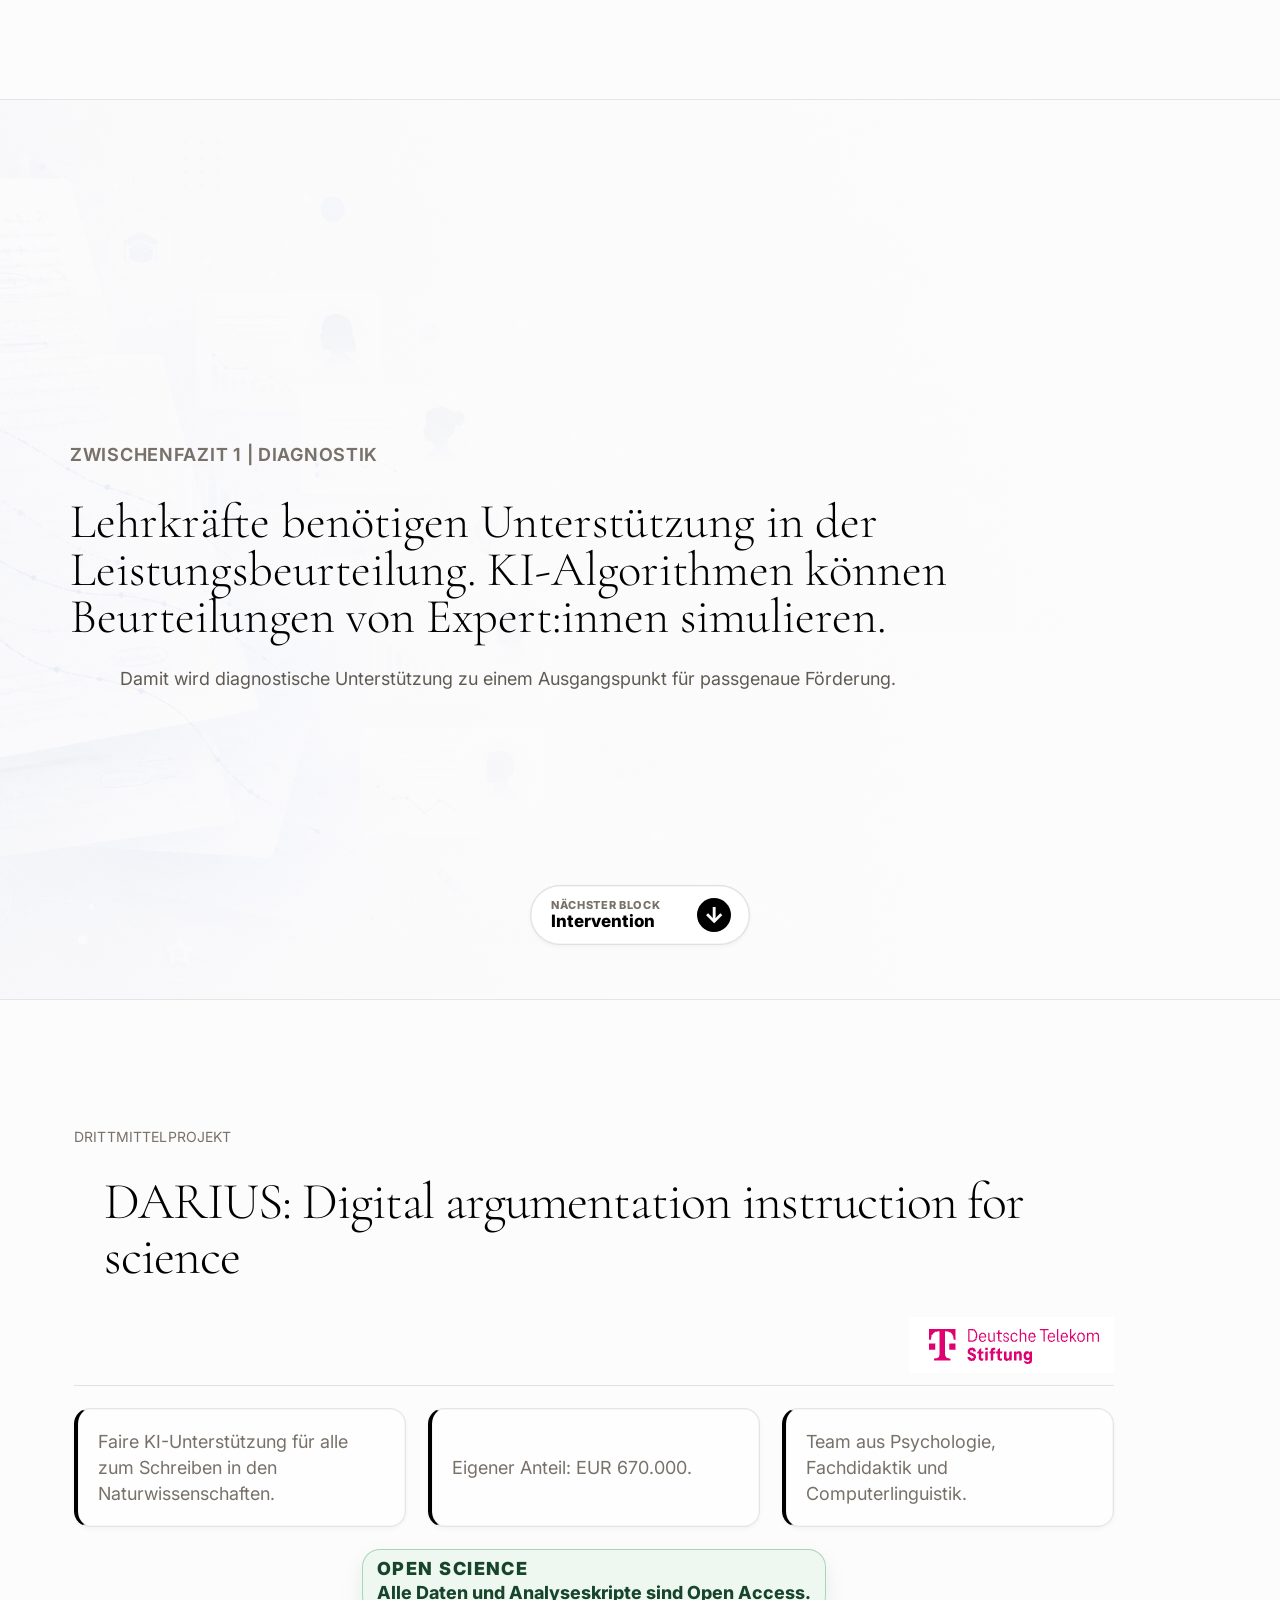
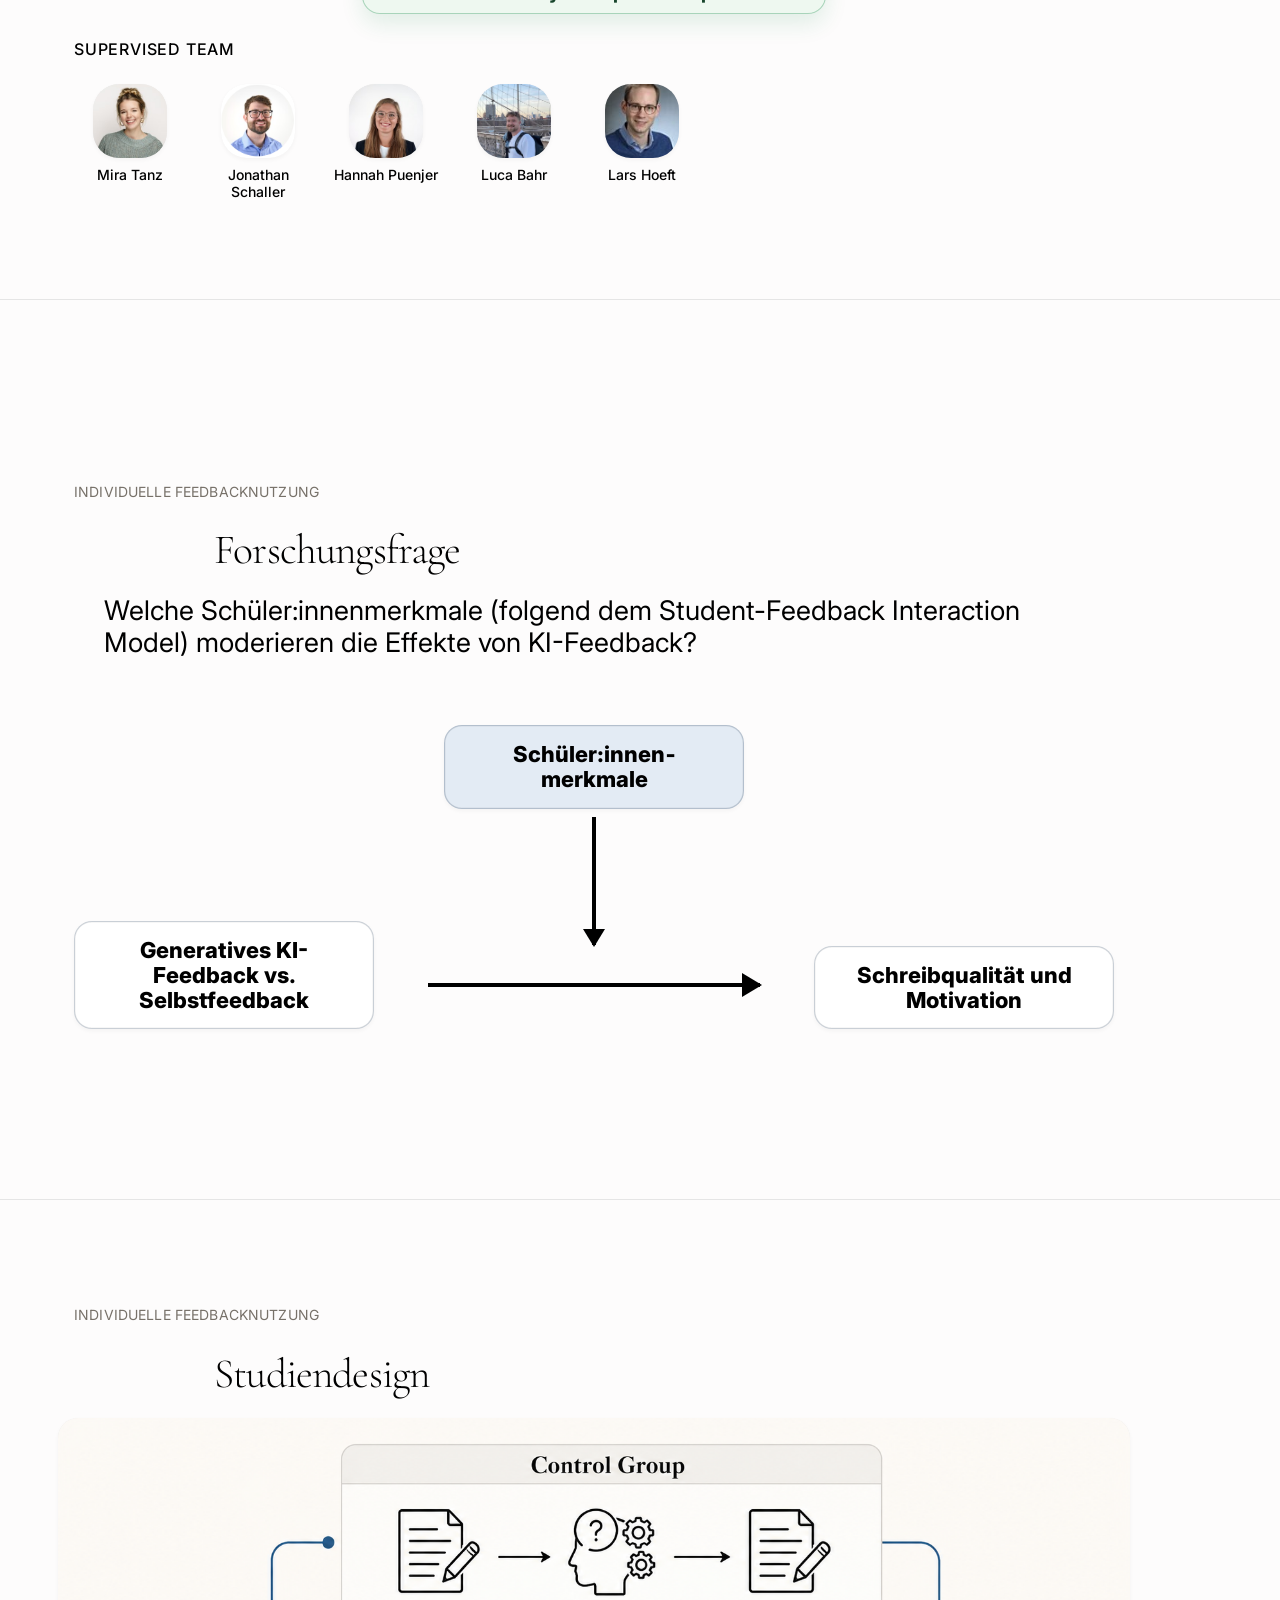
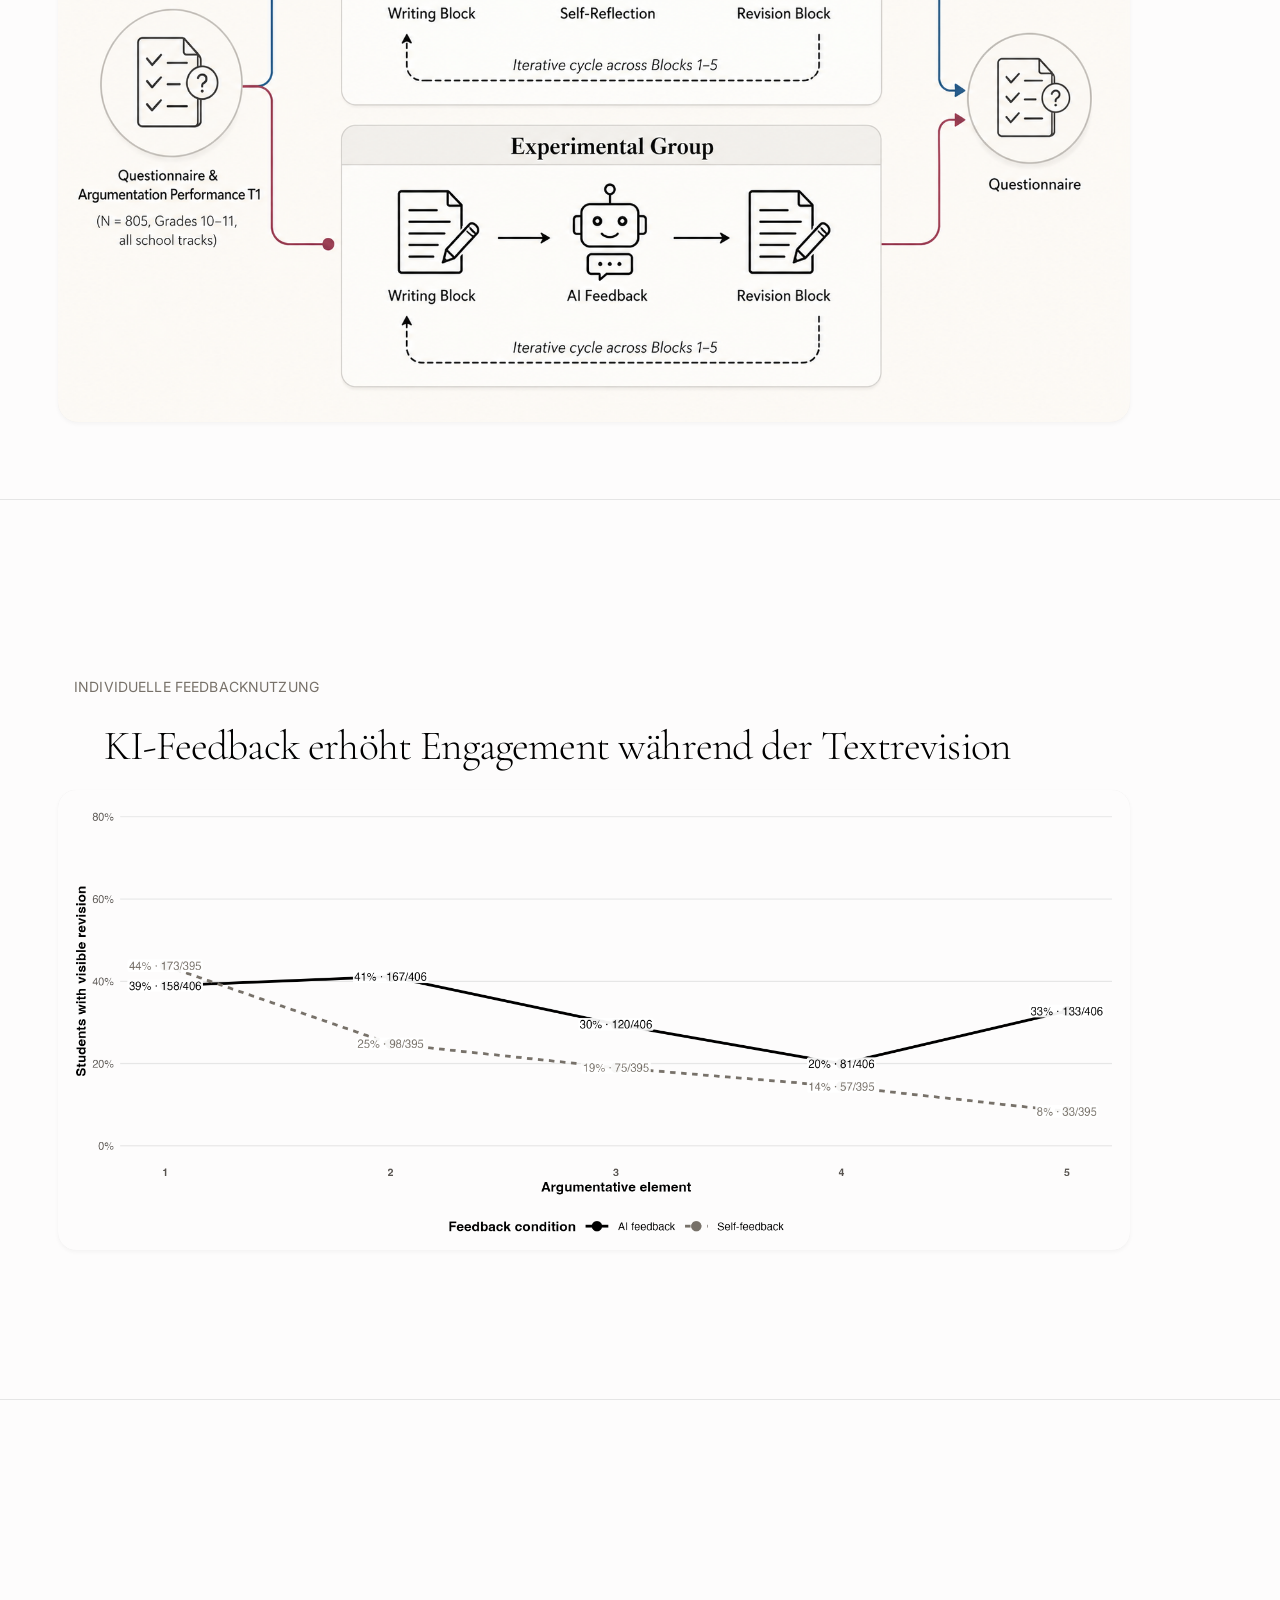
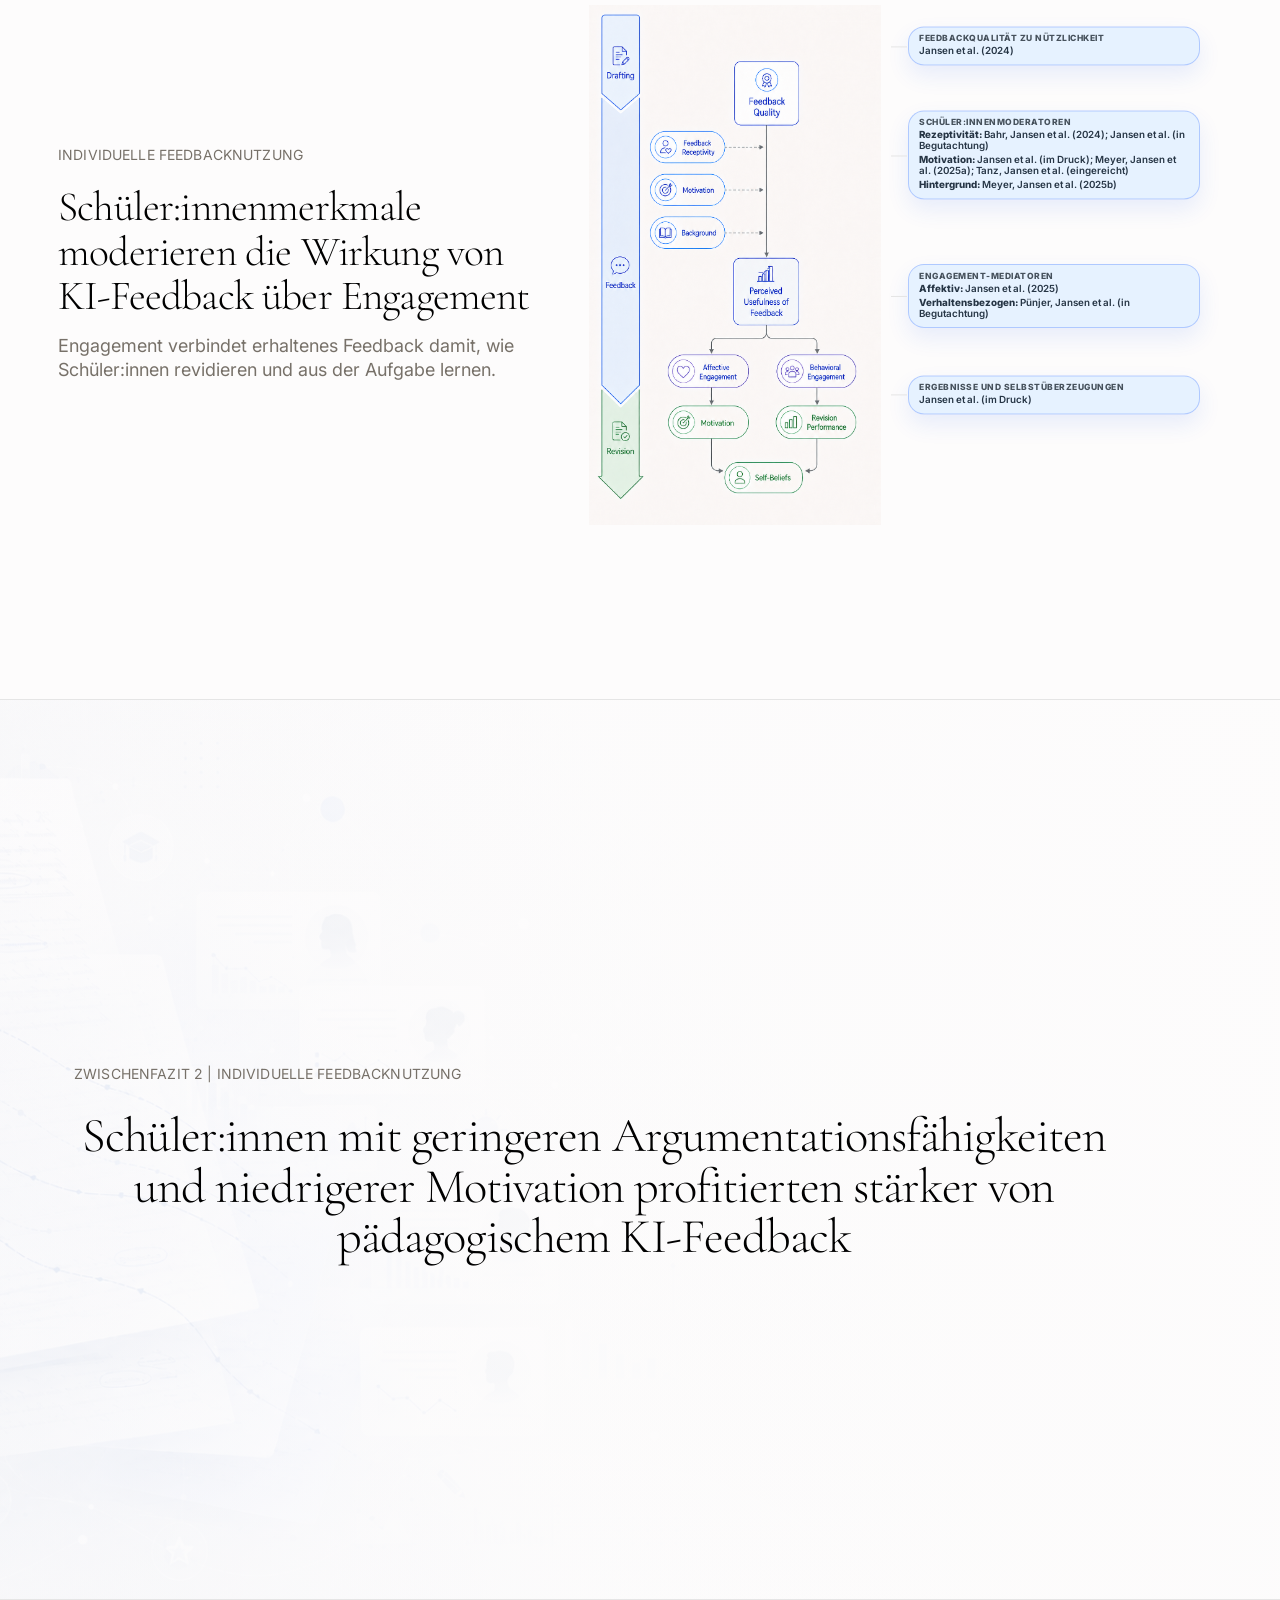
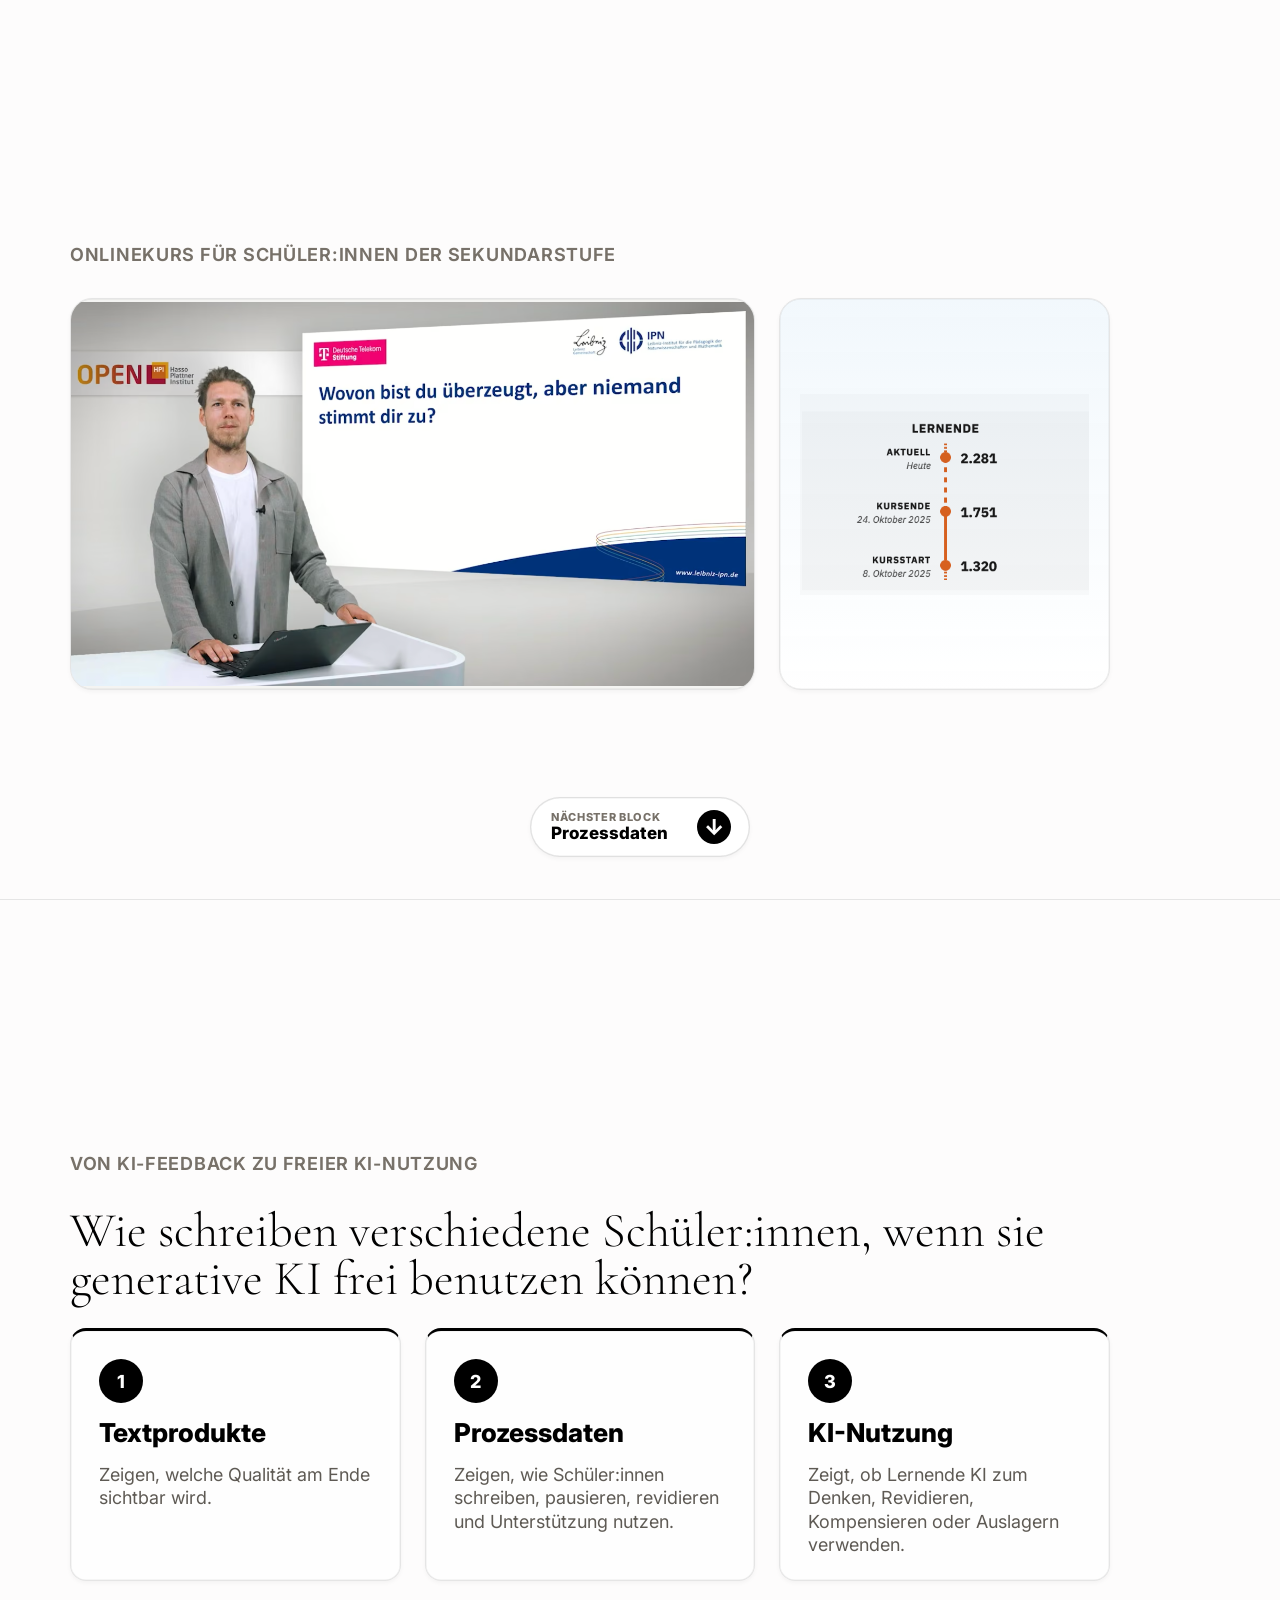
==== commit 6c230b0f: "Update LMU research talk slides" ====
--- a/lmu-forschungsvortrag/index.html
+++ b/lmu-forschungsvortrag/index.html
@@ -7,7 +7,7 @@
     <link rel="preconnect" href="https://fonts.googleapis.com" />
     <link rel="preconnect" href="https://fonts.gstatic.com" crossorigin />
     <link href="https://fonts.googleapis.com/css2?family=Cormorant+Garamond:wght@600;700&family=Inter:wght@500;600;700;800&display=swap" rel="stylesheet" />
-    <link rel="stylesheet" href="style.css?v=interim-marker-center-20260527" />
+    <link rel="stylesheet" href="style.css?v=pisa-score-layout-20260527" />
   </head>
   <body class="lmu-talk">
     <div class="progress"><div id="progressBar"></div></div>
@@ -26,19 +26,19 @@
     <aside class="pathway-rail" aria-label="Vortragsstruktur">
       <div class="pathway-group" data-stage-group="diagnosis">
         <a class="pathway-main" href="#teacher-assessment" data-stage-link="diagnosis">
-          <span class="pathway-label"><span class="pathway-title">Diagnostik</span><span class="pathway-range" data-stage-range="diagnosis"></span></span>
+          <span class="pathway-label"><span class="pathway-title">Lehrkräfte</span><span class="pathway-range" data-stage-range="diagnosis"></span></span>
         </a>
         <div class="pathway-subnav" data-stage-subnav="diagnosis"></div>
       </div>
       <div class="pathway-group" data-stage-group="intervention">
         <a class="pathway-main" href="#feedback-intervention" data-stage-link="intervention">
-          <span class="pathway-label"><span class="pathway-title">Intervention</span><span class="pathway-range" data-stage-range="intervention"></span></span>
+          <span class="pathway-label"><span class="pathway-title">Instruktion</span><span class="pathway-range" data-stage-range="intervention"></span></span>
         </a>
         <div class="pathway-subnav" data-stage-subnav="intervention"></div>
       </div>
       <div class="pathway-group" data-stage-group="process">
         <a class="pathway-main" href="#writing-processes" data-stage-link="process">
-          <span class="pathway-label"><span class="pathway-title">Prozessdaten</span><span class="pathway-range" data-stage-range="process"></span></span>
+          <span class="pathway-label"><span class="pathway-title">Schüler:innen</span><span class="pathway-range" data-stage-range="process"></span></span>
         </a>
         <div class="pathway-subnav" data-stage-subnav="process"></div>
       </div>
@@ -92,7 +92,7 @@
 
       <section class="slide lmu-slide" id="structure" data-stage="intro">
         <p class="eyebrow">Struktur</p>
-        <h1>Drei differentielle Fragen zum schulischen Schreiben</h1>
+        <h1>Differenzielle Fragen zum schulischen Schreiben auf drei Ebenen</h1>
         <div class="lmu-pillars">
           <article class="lmu-pillar">
             <span class="lmu-number lmu-number-label"><b>1</b><span>Lehrkräfte</span></span>
@@ -334,7 +334,7 @@
         <h1><a href="assets/Supplement_Receptivity%20Study.html" target="_blank" rel="noopener">Schüler:innen mit geringeren Argumentationsfähigkeiten und niedrigerer Motivation profitierten stärker von pädagogischem KI-Feedback</a></h1>
       </section>
 
-      <section class="slide online-course-slide student-course-slide" id="effective-argumentation-course" data-stage="intervention">
+      <section class="slide online-course-slide student-course-slide" id="effective-argumentation-course" data-stage="intervention" data-hide-rail="true">
         <p class="eyebrow">Onlinekurs für Schüler:innen der Sekundarstufe</p>
         <div class="online-course-layout">
           <figure class="online-course-cover">
@@ -396,8 +396,11 @@
         <h1>Mit Chatbots geschriebene Texte erhalten höhere Bewertungen</h1>
         <div class="pisa-plot-centered">
           <aside class="plot-callout plot-callout-left">
-            <strong>Höhere Scoreverteilungen</strong>
-            <span>Über Inhalt, Sprachqualität, holistische Qualität und Organisation hinweg verschieben sich chatbot-gestützte Texte in höhere Bewertungsbereiche.</span>
+            <strong>Zentrale Befunde</strong>
+            <ul class="plot-callout-list">
+              <li>Höhere Textqualität für Texte, die mit Chat-Unterstützung geschrieben wurden.</li>
+              <li>Rangkorrelation von 0,2 der Textqualität mit und ohne Chat-Unterstützung.</li>
+            </ul>
           </aside>
           <button class="plot-card large-plot-card pisa-scoring-open" type="button" data-open="pisa-scoring-time-modal" aria-label="Automatisierte Bewertung über die Schreibzeit öffnen">
             <img src="assets/pisa/chatbot_score_distribution_density_plots.png" alt="Dichteplots der Scoreverteilungen für Texte mit und ohne Chatbot-Unterstützung über Inhalt, holistische Qualität, Sprachqualität und Organisation hinweg." />
--- a/lmu-forschungsvortrag/style.css
+++ b/lmu-forschungsvortrag/style.css
@@ -3552,6 +3552,20 @@
   margin: 0 auto;
 }
 
+#pisa-score-distributions .pisa-plot-centered {
+  grid-template-columns: minmax(230px, 0.58fr) minmax(500px, 1.22fr) minmax(210px, 0.52fr);
+  gap: 24px;
+}
+
+#pisa-score-distributions .large-plot-card {
+  width: min(720px, 100%);
+  padding: 12px;
+}
+
+#pisa-score-distributions .large-plot-card img {
+  max-height: 415px;
+}
+
 .performance-plot-card {
   width: min(720px, 100%);
 }
@@ -3578,6 +3592,18 @@
   color: var(--muted);
   font-size: 18px;
   line-height: 1.35;
+}
+
+.plot-callout-list {
+  margin: 0;
+  padding-left: 22px;
+  color: var(--muted);
+  font-size: 18px;
+  line-height: 1.32;
+}
+
+.plot-callout-list li + li {
+  margin-top: 10px;
 }
 
 .pisa-result-modal[open] {
